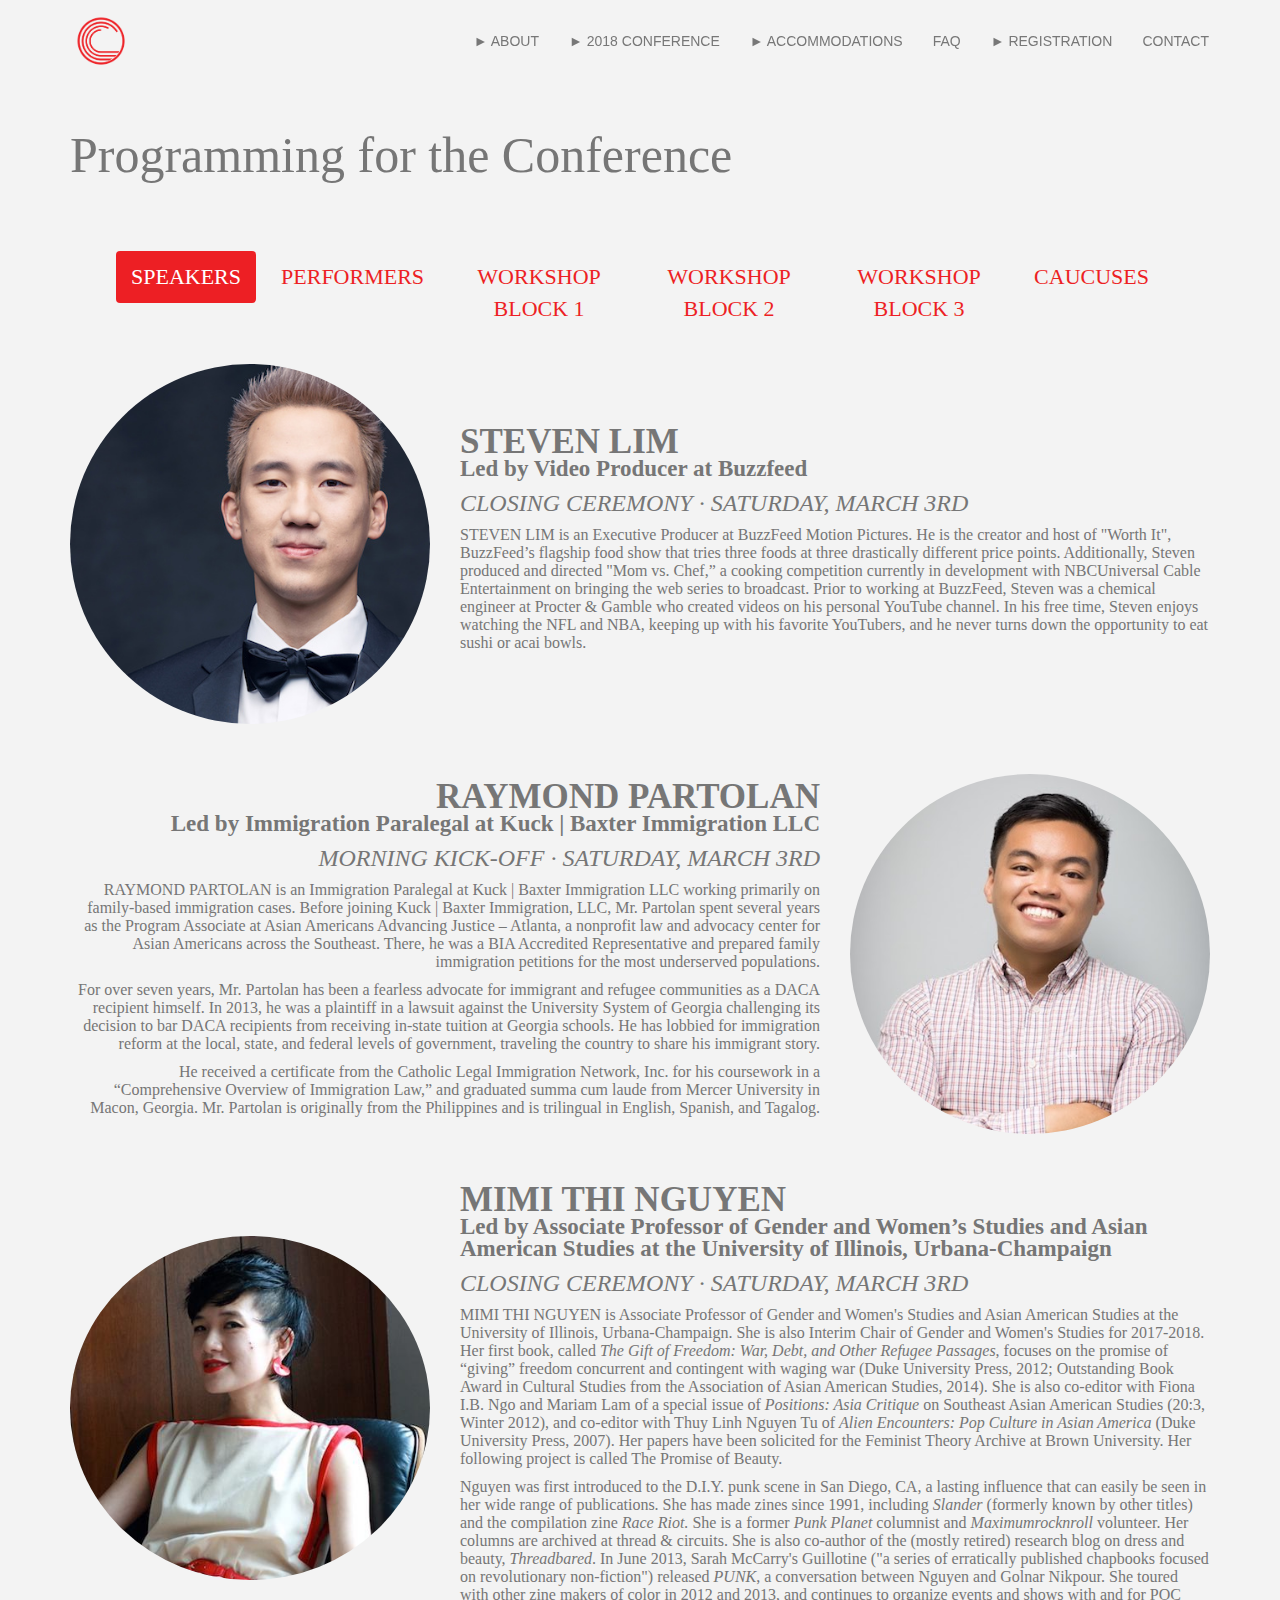
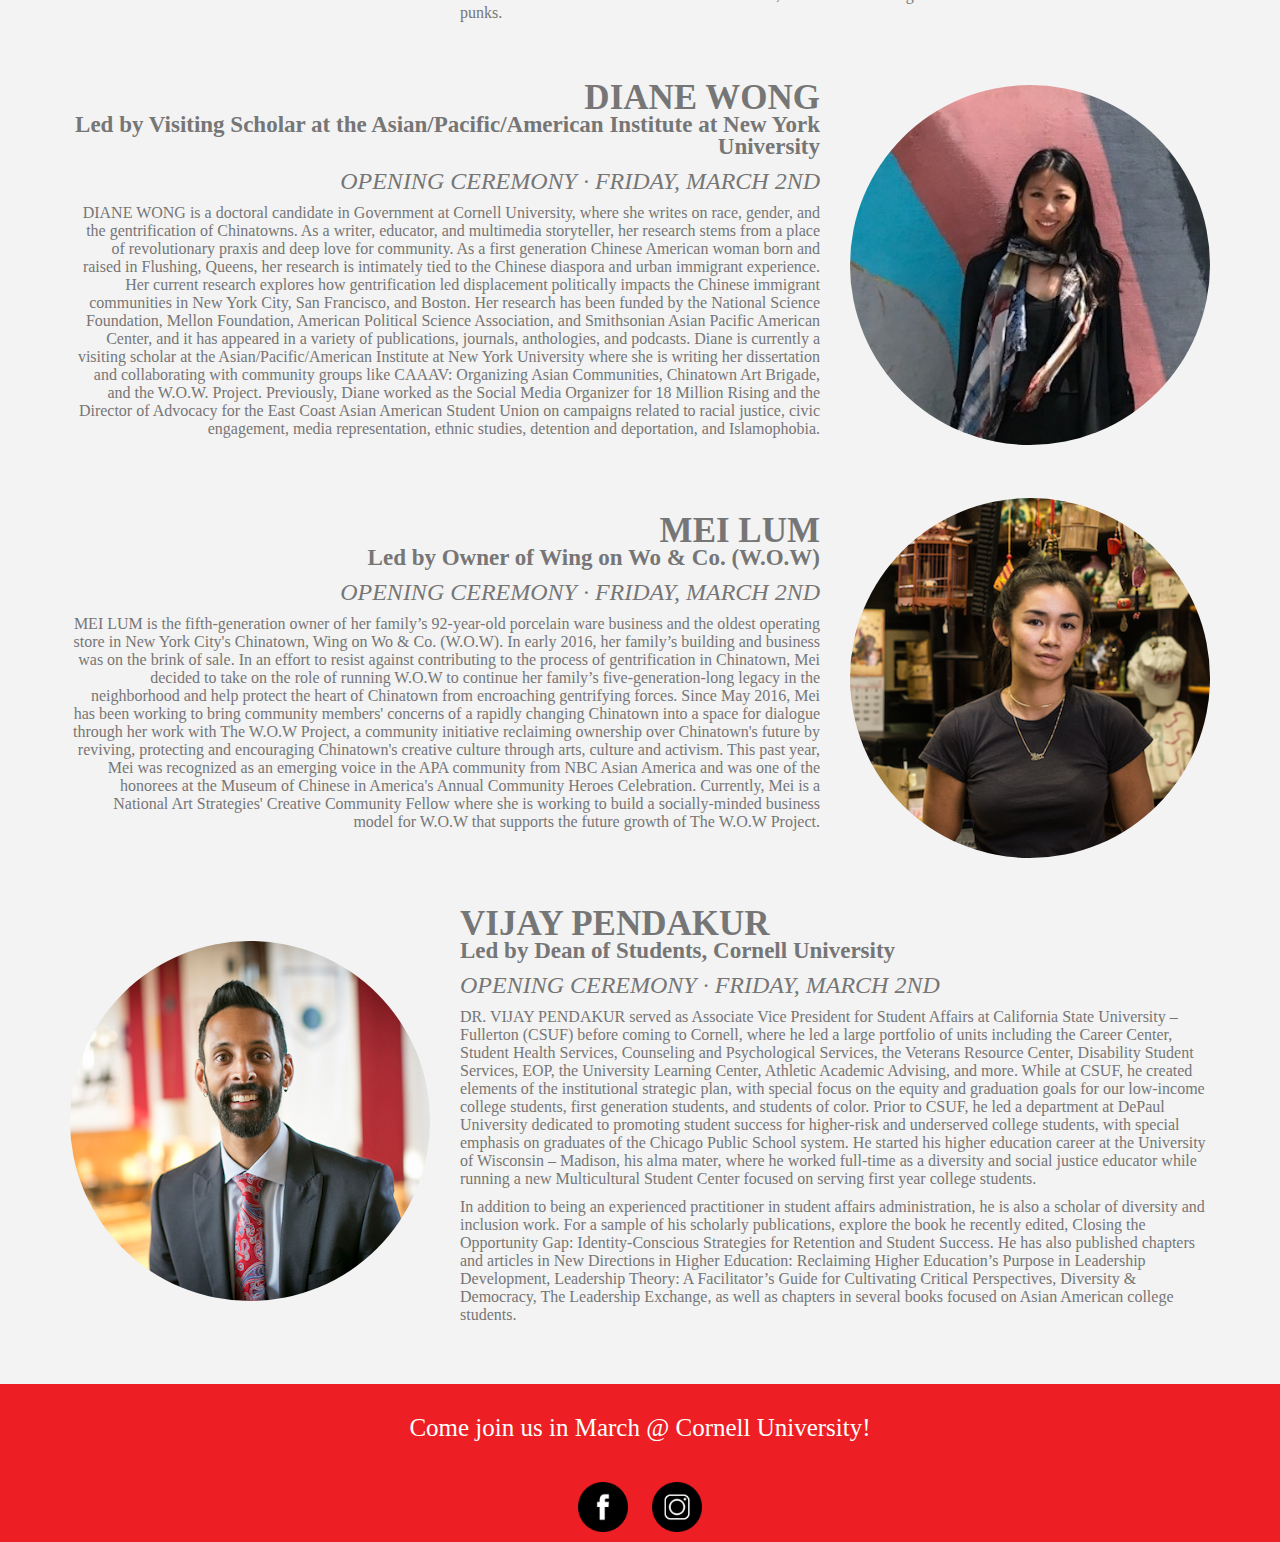
==== programming.html @ 526ec36a "fixing workshops" ====
<!DOCTYPE HTML>
<html lang="en-US">
<head>
  <meta charset="UTF-8">
  <title>ECAASU 2018 - Page</title>
  <script async src="https://www.googletagmanager.com/gtag/js?id=UA-107904799-1"></script>

  <link rel="stylesheet" href="css/font-awesome/css/font-awesome.min.css" />

  <link rel="stylesheet" href="css/fonts/stylesheet.css" />
  <link rel="stylesheet" href="css/fonts/fonts.css" />
  <link rel="stylesheet" href="css/bootstrap/bootstrap.min.css" />
  <link rel="stylesheet" href="css/animat/animate.min.css" />
  <link rel="stylesheet" href="css/fancybox/jquery.fancybox.css" />
  <link rel="stylesheet" href="css/nivo-lightbox/nivo-lightbox.css" />
  <link rel="stylesheet" href="css/themes/default/default.css" />
  <link rel="stylesheet" href="css/owl-carousel/owl.carousel.css" />
  <link rel="stylesheet" href="css/owl-carousel/owl.theme.css" />
  <link rel="stylesheet" href="css/owl-carousel/owl.transitions.css">
<!--  <link rel="stylesheet" href="css/team.js"> -->

  <link rel="stylesheet" href="css/style.css" />
  <link rel="stylesheet" href="css/responsive.css" />


</head>
<body>
  <!-- <div class='preloader'><div class='loaded'>&nbsp;</div></div> -->

  <header id="home" class="header">
    <div class="main_menu_bg navbar-fixed-top">
      <div class="container">
        <div class="row">
          <div class="nave_menu">
          <nav class="navbar navbar-default">
           <div class="container-fluid">
            <!-- Brand and toggle get grouped for better mobile display -->
            <div class="navbar-header">
             <button type="button" class="navbar-toggle collapsed" data-toggle="collapse" data-target="#bs-example-navbar-collapse-1" aria-expanded="false">
              <span class="sr-only">Toggle navigation</span>
              <span class="icon-bar"></span>
              <span class="icon-bar"></span>
              <span class="icon-bar"></span>
             </button>
             <a class="navbar-brand" href="index.html">
              <div class="logo">
                <img src="imgs/logo.png" href="index.html"/>
              </div>
             </a>
            </div>

            <!-- Collect the nav links, forms, and other content for toggling -->
            <div class="collapse navbar-collapse" id="bs-example-navbar-collapse-1">

             <ul class="nav navbar-nav navbar-right">
              <!-- <li class="active"><a href="#home">Home</a></li> -->
              <!-- <li><a href="#abouts">ABOUT</a></li> -->
              <li class="dropdown" style="content: '+';">
                <a href="index.html#abouts">ABOUT</a>
                <div class="dropdown-content">
                    <a href="team.html">The Team</a>
                  </div>
              </li>
              <li class="dropdown">
                <a href="index.html#conference">2018 Conference</a>
                <div class="dropdown-content">
                  <a href="schedule.html">Schedule</a>
                  <a href="programming.html">Programming</a>
                </div>

              </li>
              <li class="dropdown">
                <a href="index.html#accommodations">Accommodations</a>
                <div class="dropdown-content">
                  <a href="transportation.html">Getting to Cornell</a>
                </div>
              </li>
              <li><a href="index.html#faq">FAQ</a></li>
              <li class="dropdown">
                <!-- <a href='#registration'>Register Now</a> -->
                <a href="index.html#registration" class="dropbtn">Registration</a>
                  <div class="dropdown-content">
                    <a href="https://ecaasuinc.wufoo.com/forms/2018-ecaasu-conference-individual-registration/" target="_blank">Individual</a>
                    <a href="https://ecaasuinc.wufoo.com/forms/2018-ecaasu-conference-group-sign-up/" target="_blank">Group Sign Up</a>
                    <a href="https://ecaasuinc.wufoo.com/forms/2018-ecaasu-conference-group-registration/" target="_blank">Group Registration</a>
                  </div>
              </li>
              <!-- <li><a href="index.html#sponsors">Sponsors</a></li> -->
              <li><a href="index.html#contact">Contact</a></li>

             </ul>
            </div><!-- /.navbar-collapse -->
           </div><!-- /.container-fluid -->
          </nav>
          </div>
        </div><!--End of row -->

      </div><!--End of container -->

    </div>
  </header> <!--End of header -->



  <div class="container" style="margin-top: 120px;">
    <div id="team-header">Programming for the Conference</div>

      <!-- Centered Pills -->
    <ul class="nav nav-pills center-pills">
      <li class="active" id="one-pill"><a data-toggle="pill" href="#speakers">Speakers</a></li>
      <li id="one-pill"><a data-toggle="pill" href="#performers">Performers</a></li>
      <li id="one-pill"><a data-toggle="pill" href="#workshops-1">Workshop Block 1</a></li>
      <li id="one-pill"><a data-toggle="pill" href="#workshops-2">Workshop Block 2</a></li>
      <li id="one-pill"><a data-toggle="pill" href="#workshops-3">Workshop Block 3</a></li>
      <li id="one-pill"><a data-toggle="pill" href="#caucus">Caucuses</a></li>
    </ul>
    <div class="tab-content img-circle">
      <div id="speakers" class="tab-pane fade in active">
        <!-- <h3>Speakers</h3> -->
        <!--Steven-->
        <div class="row parent-p">
          <div class="col-lg-4 col-md-4 col-sm-6 xs-6">
            <img src="img/speakers/steven-lim.jpg" class="img-responsive img-circle" alt="" >
          </div>
          <div class="col-lg-8 col-md-8 col-sm-6 col-xs-12">
            <h3> Steven Lim </h3>
            <h5>Led by  Video Producer at Buzzfeed </h5>
            <h4> Closing Ceremony &middot; Saturday, March 3rd </h4>
            <p>STEVEN LIM is an Executive Producer at BuzzFeed Motion Pictures. He is the creator and host of "Worth It", BuzzFeed’s flagship food show that tries three foods at three drastically different price points. Additionally, Steven produced and directed "Mom vs. Chef,” a cooking competition currently in development with NBCUniversal Cable Entertainment on bringing the web series to broadcast. Prior to working at BuzzFeed, Steven was a chemical engineer at Procter & Gamble who created videos on his personal YouTube channel. In his free time, Steven enjoys watching the NFL and NBA, keeping up with his favorite YouTubers, and he never turns down the opportunity to eat sushi or acai bowls. </p>


          </div>
        </div>
        <!--Raymond-->
        <div class="row top-buffer parent-p">
          <div class="col-lg-8 col-md-6 col-sm-6 col-xs-12 speak-left">
            <h3> Raymond Partolan </h3>
            <h5>Led by  Immigration Paralegal at Kuck | Baxter Immigration LLC </h5>
            <h4> Morning Kick-Off &middot; Saturday, March 3rd </h4>

            <p> RAYMOND PARTOLAN is an Immigration Paralegal at Kuck | Baxter Immigration LLC working primarily on family-based immigration cases. Before joining Kuck | Baxter Immigration, LLC, Mr. Partolan spent several years as the Program Associate at Asian Americans Advancing Justice – Atlanta, a nonprofit law and advocacy center for Asian Americans across the Southeast. There, he was a BIA Accredited Representative and prepared family immigration petitions for the most underserved populations. </p>
            <p>For over seven years, Mr. Partolan has been a fearless advocate for immigrant and refugee communities as a DACA recipient himself. In 2013, he was a plaintiff in a lawsuit against the University System of Georgia challenging its decision to bar DACA recipients from receiving in-state tuition at Georgia schools. He has lobbied for immigration reform at the local, state, and federal levels of government, traveling the country to share his immigrant story. </p>
            <p> He received a certificate from the Catholic Legal Immigration Network, Inc. for his coursework in a “Comprehensive Overview of Immigration Law,” and graduated summa cum laude from Mercer University in Macon, Georgia. Mr. Partolan is originally from the Philippines and is trilingual in English, Spanish, and Tagalog.</p>
          </div>
          <div class="col-lg-4 col-md-6 col-sm-6 col-xs-12">
            <img src="img/speakers/raymond.jpg" class="img-responsive img-circle" alt="" >
          </div>
        </div>
        <!--Mimi-->
        <div class="row top-buffer parent-p">
          <div class="col-lg-4 col-md-6 col-sm-6 col-xs-12">
            <img src="img/speakers/mimi.jpg" class="img-responsive img-circle" alt="" >
          </div>
          <div class="col-lg-8 col-md-6 col-sm-6 col-xs-12">
            <h3> Mimi Thi Nguyen </h3>
            <h5>Led by Associate Professor of Gender and Women’s Studies and Asian American Studies at the University of Illinois, Urbana-Champaign</h5>
            <h4> Closing Ceremony &middot; Saturday, March 3rd </h4>
            <p>MIMI THI NGUYEN is Associate Professor of Gender and Women's Studies and Asian American Studies at the University of Illinois, Urbana-Champaign. She is also Interim Chair of Gender and Women's Studies for 2017-2018. Her first book, called <i>The Gift of Freedom: War, Debt, and Other Refugee Passages</i>, focuses on the promise of “giving” freedom concurrent and contingent with waging war (Duke University Press, 2012; Outstanding Book Award in Cultural Studies from the Association of Asian American Studies, 2014). She is also co-editor with Fiona I.B. Ngo and Mariam Lam of a special issue of <i>Positions: Asia Critique</i> on Southeast Asian American Studies (20:3, Winter 2012), and co-editor with Thuy Linh Nguyen Tu of <i>Alien Encounters: Pop Culture in Asian America</i> (Duke University Press, 2007). Her papers have been solicited for the Feminist Theory Archive at Brown University. Her following project is called The Promise of Beauty.</p>

            <p>Nguyen was first introduced to the D.I.Y. punk scene in San Diego, CA, a lasting influence that can easily be seen in her wide range of publications. She has made zines since 1991, including <i>Slander</i> (formerly known by other titles) and the compilation zine <i>Race Riot.</i> She is a former <i>Punk Planet</i> columnist and <i>Maximumrocknroll</i> volunteer. Her columns are archived at thread &amp; circuits. She is also co-author of the (mostly retired) research blog on dress and beauty, <i>Threadbared</i>. In June 2013, Sarah McCarry's Guillotine ("a series of erratically published chapbooks focused on revolutionary non-fiction") released <i>PUNK</i>, a conversation between Nguyen and Golnar Nikpour. She toured with other zine makers of color in 2012 and 2013, and continues to organize events and shows with and for POC punks.</p>
          </div>
        </div>

        <!--Diane Wong / Mei Lum-->
        <div class="row top-buffer parent-p speak-left">
          <div class="col-lg-8 col-md-6 col-sm-6 col-xs-12">
            <h3> Diane Wong </h3>
            <h5>Led by Visiting Scholar at the Asian/Pacific/American Institute at New York University</h5>
            <h4> Opening Ceremony &middot; Friday, March 2nd </h4>
            <p>DIANE WONG is a doctoral candidate in Government at Cornell University, where she writes on race, gender, and the gentrification of Chinatowns. As a writer, educator, and multimedia storyteller, her research stems from a place of revolutionary praxis and deep love for community. As a first generation Chinese American woman born and raised in Flushing, Queens, her research is intimately tied to the Chinese diaspora and urban immigrant experience. Her current research explores how gentrification led displacement politically impacts the Chinese immigrant communities in New York City, San Francisco, and Boston. Her research has been funded by the National Science Foundation, Mellon Foundation, American Political Science Association, and Smithsonian Asian Pacific American Center, and it has appeared in a variety of publications, journals, anthologies, and podcasts. Diane is currently a visiting scholar at the Asian/Pacific/American Institute at New York University where she is writing her dissertation and collaborating with community groups like CAAAV: Organizing Asian Communities, Chinatown Art Brigade, and the W.O.W. Project. Previously, Diane worked as the Social Media Organizer for 18 Million Rising and the Director of Advocacy for the East Coast Asian American Student Union on campaigns related to racial justice, civic engagement, media representation, ethnic studies, detention and deportation, and Islamophobia.</p>
          </div>
          <div class="col-lg-4 col-md-6 col-sm-6 col-xs-12">
            <img src="img/speakers/diane-wong.jpg" class="img-responsive img-circle" alt="" >
          </div>
        </div>

        <div class="row top-buffer parent-p speak-left">
          <div class="col-lg-8 col-md-6 col-sm-6 col-xs-12">
            <h3> Mei Lum </h3>
            <h5>Led by Owner of Wing on Wo &amp; Co. (W.O.W) </h5>
            <h4> Opening Ceremony &middot; Friday, March 2nd </h4>
            <p> MEI LUM is the fifth-generation owner of her family’s 92-year-old porcelain ware business and the oldest operating store in New York City's Chinatown, Wing on Wo &amp; Co. (W.O.W). In early 2016, her family’s building and business was on the brink of sale. In an effort to resist against contributing to the process of gentrification in Chinatown, Mei decided to take on the role of running W.O.W to continue her family’s five-generation-long legacy in the neighborhood and help protect the heart of Chinatown from encroaching gentrifying forces. Since May 2016, Mei has been working to bring community members' concerns of a rapidly changing Chinatown into a space for dialogue through her work with The W.O.W Project, a community initiative reclaiming ownership over Chinatown's future by reviving, protecting and encouraging Chinatown's creative culture through arts, culture and activism. This past year, Mei was recognized as an emerging voice in the APA community from NBC Asian America and was one of the honorees at the Museum of Chinese in America's Annual Community Heroes Celebration. Currently, Mei is a National Art Strategies' Creative Community Fellow where she is working to build a socially-minded business model for W.O.W that supports the future growth of The W.O.W Project.</p>
          </div>
          <div class="col-lg-4 col-md-6 col-sm-6 col-xs-12">
            <img src="img/speakers/mei-lum.jpg" class="img-responsive img-circle" alt="" >
          </div>
        </div>




        <!-- Dr. Vijay Pendakur-->
        <div class="row top-buffer bottom-buffer parent-p">
          <div class="col-lg-4 col-md-6 col-sm-6 col-xs-12">
            <img src="img/speakers/pendakur.jpg" class="img-responsive img-circle" alt="" >
          </div>
          <div class="col-lg-8 col-md-6 col-sm-6 col-xs-12">
            <h3>Vijay Pendakur </h3>
            <h5>Led by Dean of Students, Cornell University</h5>
            <h4> Opening Ceremony &middot; Friday, March 2nd </h4>
            <p>DR. VIJAY PENDAKUR served as Associate Vice President for Student Affairs at California State University – Fullerton (CSUF) before coming to Cornell, where he led a large portfolio of units including the Career Center, Student Health Services, Counseling and Psychological Services, the Veterans Resource Center, Disability Student Services, EOP, the University Learning Center, Athletic Academic Advising, and more.  While at CSUF, he created elements of the institutional strategic plan, with special focus on the equity and graduation goals for our low-income college students, first generation students, and students of color.  Prior to CSUF, he led a department at DePaul University dedicated to promoting student success for higher-risk and underserved college students, with special emphasis on graduates of the Chicago Public School system.  He started his higher education career at the University of Wisconsin – Madison, his alma mater, where he worked full-time as a diversity and social justice educator while running a new Multicultural Student Center focused on serving first year college students.</p>

            <p>In addition to being an experienced practitioner in student affairs administration, he is also a scholar of diversity and inclusion work.  For a sample of his scholarly publications, explore the book he recently edited, Closing the Opportunity Gap: Identity-Conscious Strategies for Retention and Student Success.  He has also published chapters and articles in New Directions in Higher Education: Reclaiming Higher Education’s Purpose in Leadership Development, Leadership Theory: A Facilitator’s Guide for Cultivating Critical Perspectives, Diversity &amp; Democracy, The Leadership Exchange, as well as chapters in several books focused on Asian American college students.</p>
          </div>
        </div>



      </div><!--end of speakers-->
      <div id="performers" class="tab-pane fade">
        <!--Paul Tran-->
        <div class="row parent-p">
          <div class="col-lg-4 col-md-6 col-sm-6 col-xs-12 child-p">
            <img src="img/speakers/paul-tran.jpg" class="img-responsive img-circle" alt="" >
          </div>
          <div class="col-lg-8 col-md-6 col-sm-6 col-xs-12 child-p">
            <h3> Paul Tran </h3>
            <h5>Led by Poetry Editor at The Offing</h5>
            <h4> Closing Ceremony &middot; Saturday, March 3rd </h4>
            <p> PAUL TRAN is Poetry Editor at The Offing and Chancellor's Graduate Fellow in The Writing Program at Washington University in St. Louis. Their work appears in The New Yorker, POETRY, and elsewhere, including the movie Love Beats Rhymes starring Jill Scott, Common, and Azealia Banks. Paul is the first Asian American since 1993 to win the Nuyorican Poets Cafe Grand Slam, placing Top 10 at the Individual World Poetry Slam and Top 2 at the National Poetry Slam.</p>
          </div>
        </div>

        <!-- bambu / DJ Phatrick-->
        <div class="row top-buffer parent-p speak-left">
          <div class="col-lg-8 col-md-6 col-sm-6 col-xs-12">
            <h3> DJ Phatrick </h3>
            <h5>Led by DJ, Producer</h5>
            <h4> Closing Ceremony &middot; Saturday, March 3rd </h4>
            <p>DJ PHATRICK is a father, teacher, DJ, producer, and audio engineer. He is DJ and producer for Bambu Depistola and the host of multiple Los Angeles-based radio programs/projects including: Motown on Mondays LA, Libre LA, Radio Sombra, and Devil’s Pie. Whether in the classroom or club, studio or streets, he operates under the firm conviction of using music as a tool for community building and social change.</p>
          </div>
          <div class="col-lg-4 col-md-6 col-sm-6 col-xs-3">
            <img src="img/speakers/dj-phatrick.jpg" class="img-responsive img-circle" alt="" >
          </div>
        </div>
        <div class="row top-buffer speak-left parent-p">
          <div class="col-lg-8 col-md-6 col-sm-6 col-xs-12">
            <h3> Bambu </h3>
            <h5>Led by Father, Rapper, MC, and Community Organizer</h5>
            <h4> Closing Ceremony &middot; Saturday, March 3rd </h4>
            <p>BAMBU is a father, MC, and community organizer. Raised in the Watts district of Los Angeles, as a young boy he experienced a life that other rappers have glorified, but rarely experienced. As he navigated through a turbulent youth, Bambu turned around the destructive energy that surrounded him and poured it into making music. <p>
            <p>Bambu has been lauded by his fans and contemporaries for his lyrical storytelling abilities. Whether fictional or autobiographical, his vividly-detailed narratives are characterized by an honesty that is equal parts brutal, thought-provoking and liberating. Bambu’s music is not for mere performance – he utilizes his music as a tool for a larger goal – to reach and support youth who face similar issues that he did, and move them to question what goes on in the world around them. Bambu has reached audiences across the country and internationally with his explosive and engaging live performances. Being paired on concert billings with such acts as Immortal Technique, Blue Scholars, Zion I, Psycho Realm, dead prez, Evidence, Atmosphere and Brother Ali, to name a few, has afforded Bambu the opportunity to garner fans from varying demographics. With a catalog of music stretching the span of ten-years, the Los Angeles emcee has allowed his fans to witness the growth of a gracefully honest artist, who truly embodies the sentiment of the people.</p>
          </div>
          <div class="col-lg-4 col-md-6 col-sm-6 col-xs-3">
            <img src="img/speakers/bambu.jpg" class="img-responsive img-circle" alt="" >
          </div>
        </div>

        <div class="row top-buffer parent-p">
          <div class="col-lg-4 col-md-6 col-sm-6 col-xs-3">
            <img src="img/speakers/Yamatai.jpg" class="img-responsive img-circle" alt="" >
          </div>
          <div class="col-lg-8 col-md-6 col-sm-6 col-xs-12">
            <h3>Cornell Yamatai</h3>
            <h4> Opening Ceremony&middot; Friday, March 2nd</h4>
            <p>The first and only group at Cornell that is devoted to playing and spreading the art of taiko, a form of traditional Japanese drumming.</p>
          </div>
        </div>

        <div class="row top-buffer parent-p speak-left bottom-buffer">
          <div class="col-lg-8 col-md-6 col-sm-6 col-xs-12">
            <h3>Cornell Bhangra</h3>

            <h4> Opening Ceremony&middot; Friday, March 2nd</h4>
          </div>
          <div class="col-lg-4 col-md-6 col-sm-6 col-xs-3">
            <img src="img/speakers/Cornell Bhangra.jpg" class="img-responsive img-circle" alt="" >
          </div>
        </div>

      </div> <!-- end of performers -->


      <div id="workshops-1" class="tab-pane fade">
      </div>



      <div id="workshops-2" class="tab-pane fade">
      </div>

      <div id="workshops-3" class="tab-pane fade">
      </div>

      <div id="caucus" class="tab-pane fade">
          <div class="row">
              <div class="col-lg-8 col-md-8 col-sm-6 col-xs-12">
                  <h3>First-Generation, Low-Income</h3>
                  <h4>For those who are the first in their families to attend college/university, and for those who are low-income. (Please do not attend if you are an ally/advocate.)<h4>
              </div>
              <div class="col-lg-4 col-md-4 col-sm-6 col-xs-12">
                  <h5>Led by Shelley Shin, Ada Zhang</h5>
              </div>

          </div>
          <div class="separator"></div>

          <div class="row">
              <div class="col-lg-8 col-md-8 col-sm-6 col-xs-12">
                  <h3>Asian American Studies</h3>
                  <h4>For those who are interested in, studying, or are advocating for Asian American Studies at their home institutions.<h4>
              </div>
              <div class="col-lg-4 col-md-4 col-sm-6 col-xs-12">
                  <h5>Led by Sabrina Cheung, Olivia Zheng</h5>
              </div>

          </div>
           <div class="separator"></div>

          <div class="row">
              <div class="col-lg-8 col-md-8 col-sm-6 col-xs-12">
                  <h3>LGBTQIA+ </h3>
                  <h4>For those who identify as LGBTQIA+, queer, genderqueer/gender nonconforming, or trans. (Please do not attend if you are an ally/advocate.)<h4>
              </div>
              <div class="col-lg-4 col-md-4 col-sm-6 col-xs-12">
                  <h5>Led by Chelsey Gao, David Choi</h5>
              </div>

          </div>
          <div class="separator"></div>

          <div class="row">
              <div class="col-lg-8 col-md-8 col-sm-6 col-xs-12">
                  <h3>Adoptee</h3>
                  <h4>For those who identify as an adoptee. (Please do not attend if you are an ally/advocate)<h4>
              </div>
              <div class="col-lg-4 col-md-4 col-sm-6 col-xs-12">
                  <h5>Led by Lindsay Slater, Katie Nolan</h5>
              </div>

          </div>
          <div class="separator"></div>

          <div class="row">
              <div class="col-lg-8 col-md-8 col-sm-6 col-xs-12">
                  <h3>Journalism, Media, Arts, Humanities</h3>
                  <h4>For those who are interested in these topics, and for those who are involved in campus endeavors that provide social commentary. <h4>
              </div>
              <div class="col-lg-4 col-md-4 col-sm-6 col-xs-12">
                  <h5>Led by Kate Pangilinan, Hannah Song</h5>
              </div>

          </div>
          <div class="separator"></div>
          <div class="row">
              <div class="col-lg-8 col-md-8 col-sm-6 col-xs-12">
                  <h3>South Asian, Desi</h3>
                  <h4>For those who identify as South Asian, South Asian-American, or Desi. (Please do not attend if you are an ally/advocate.)<h4>
              </div>
              <div class="col-lg-4 col-md-4 col-sm-6 col-xs-12">
                  <h5>Led by Shivani Parikh, Aishika Jennela </h5>
              </div>

          </div>
          <div class="separator"></div>
          <div class="row">
              <div class="col-lg-8 col-md-8 col-sm-6 col-xs-12">
                  <h3>Southeast Asian</h3>
                  <h4>For those who identify as Southeast Asian.<h4>
              </div>
              <div class="col-lg-4 col-md-4 col-sm-6 col-xs-12">
                  <h5>Led by Tony Tran, Huy Tu</h5>
              </div>

          </div>
          <div class="separator"></div>
          <div class="row">
              <div class="col-lg-8 col-md-8 col-sm-6 col-xs-12">
                  <h3>Native Hawaiian, Pacific Islander </h3>
                  <h4>For those who identify as Native Hawaiian or Pacific Islander. (Please do not attend if you are an ally/advocate.)<h4>
              </div>
              <div class="col-lg-4 col-md-4 col-sm-6 col-xs-12">
                  <h5>Led by Ana Bordallo</h5>
              </div>

          </div>
          <div class="separator"></div>
          <div class="row">
              <div class="col-lg-8 col-md-8 col-sm-6 col-xs-12">
                  <h3>Coalition Building </h3>
                  <h4>For those who are interested in or are currently building multi-racial, multi-ethnic, and/or intersectional movements on their campuses.<h4>
              </div>
              <div class="col-lg-4 col-md-4 col-sm-6 col-xs-12">
                  <h5>Led by Leangelo Acuna, Andrea Namkung </h5>
              </div>

          </div>
          <div class="separator"></div>
          <div class="row">
              <div class="col-lg-8 col-md-8 col-sm-6 col-xs-12">
                  <h3>Mixed Race</h3>
                  <h4>For those who identify as mixed or mixed race.<h4>
              </div>
              <div class="col-lg-4 col-md-4 col-sm-6 col-xs-12">
                  <h5>Led by Nicholas Hatcher, Maria Pitt</h5>
              </div>

          </div>
          <div class="separator"></div>
          <div class="row">
              <div class="col-lg-8 col-md-8 col-sm-6 col-xs-12">
                  <h3>Mental Health </h3>
                  <h4>For those who are hurting, healing, or want to support those who are hurting and healing. (Allies and advocates are welcome. You will not be asked to disclose any information about your mental health.)<h4>
              </div>
              <div class="col-lg-4 col-md-4 col-sm-6 col-xs-12">
                  <h5>Led by NAAPIMHA, Helen Yang</h5>
              </div>

          </div>
          <div class="separator"></div>
          <div class="row">
              <div class="col-lg-8 col-md-8 col-sm-6 col-xs-12">
                  <h3>AAPI Student Organization Caucus </h3>
                  <h4>For those who are the presidents or serve on leadership of Asian American/AAPI/Umbrella student organizations at their home institutions. <h4>
              </div>
              <div class="col-lg-4 col-md-4 col-sm-6 col-xs-12">
                  <h5>Led by Christine Lee, Kevin Koo</h5>
              </div>

          </div>
          <div class="separator"></div>
          <div class="row">
              <div class="col-lg-8 col-md-8 col-sm-6 col-xs-12">
                  <h3>Immigrants</h3>
                  <h4>For those who identify as immigrants. (Please do not attend if you are an ally/advocate. You will not be asked to disclose any information about your immigration status.)<h4>
              </div>
              <div class="col-lg-4 col-md-4 col-sm-6 col-xs-12">
                  <h5>Led by Raymond Partolan </h5>
              </div>

          </div>
          <div class="separator"></div>
          <div class="row">
              <div class="col-lg-8 col-md-8 col-sm-6 col-xs-12">
                  <h3>Health Care Caucus </h3>
                  <h4>For those who are affected by or interested in reproductive health and women’s rights.<h4>
              </div>
              <div class="col-lg-4 col-md-4 col-sm-6 col-xs-12">
                  <h5>Led by Planned Parenthood Generation Action</h5>
              </div>

          </div>
          <div class="separator"></div>
          <div class="row">
              <div class="col-lg-8 col-md-8 col-sm-6 col-xs-12">
                  <h3>Open Spaces </h3>
                  <h4>Open rooms for folks to create their own spaces as desired.<h4>
              </div>
              <div class="col-lg-4 col-md-4 col-sm-6 col-xs-12">
                  <h5>Goldwin Smith Hall 156, Rockefeller Hall 103, 110, 112</h5>
              </div>

          </div>


          <h2> Alternatives to Caucus </h2>
          <div class="row">
              <div class="col-lg-8 col-md-8 col-sm-6 col-xs-12">
                  <h3>Breakfree Workshop</h3>
                  <h4>Dance workshop hosted by Cornell’s Breakfree hip-hop crew.<h4>
              </div>
              <div class="col-lg-4 col-md-4 col-sm-6 col-xs-12">
                  <h5>Led by Alina Kim</h5>
                  <h5>Physical Sciences Building Atrium</h5>
              </div>

          </div>

          <div class="separator"></div>
          <div class="row">
              <div class="col-lg-8 col-md-8 col-sm-6 col-xs-12">
                  <h3>Games Room</h3>
              </div>
              <div class="col-lg-4 col-md-4 col-sm-6 col-xs-12">
                  <h5>Goldwin Smith Hall 144</h5>
              </div>

          </div>
           <div class="separator"></div>
          <div class="row">
              <div class="col-lg-8 col-md-8 col-sm-6 col-xs-12 bottom-buffer">
                  <h3>Coloring Room</h3>

              </div>
              <div class="col-lg-4 col-md-4 col-sm-6 col-xs-12">
                  <h5>Goldwin Smith Hall 164</h5>
              </div>

          </div>


      </div> <!--end of caucus -->

    </div>
  </div>

    <footer id="footer" class="footer">
      <div class="container">
        <div class="row">
          <div class="main_footer text-center wow zoomIn" data-wow-duration="1s">
            <p>Come join us in March @ Cornell University!</p>
            <a href="https://www.facebook.com/ECAASUConference/" target="_bank"><img id="sm_icon" src="imgs/fb.png" width="50" height="50">
            <a href="https://www.instagram.com/ecaasu/" target="_bank"><img id="sm_icon" src="imgs/ig.png" width="50" height="50">

          </div>
        </div>
      </div>
    </footer>


  <!-- writing script to insert workshops -->
  <script>

    var wkshps = {
      'be-loud': ['Be Loud! Be Proud! Be Genki!', 'The Genki Spark', 'Loud Sound', 'Power', 'Based in Boston, The Genki Spark is a pan-Asian women’s arts and advocacy group using personal narratives and Japanese taiko drumming to develop leadership, bash stereotypes, and inspire. Genki is a Japanese word that means “happy, healthy, and full of life.” Explore how personal stories told through the arts can be a powerful vehicle for social change. Be prepared to meet new people and try out taiko drumming for yourself!', 'GenkiSparkGroup.jpg"', ''],
      'someday-ill': ['Someday I’ll Love Me', 'Paul Tran', 'Radical love, Poetry', 'Power', 'Writing radical love poems for queer and trans communities —  “Don’t be afraid,” Ocean Vuong writes in “Someday I’ll Love Ocean Vuong,” after Roger Reeves and Frank O’Hara. And it’s true. In a country where state violence, homelessness, and suicide disproportionately impact communities that are queer, trans, and people of color, fear digs graves for the living and often elude our efforts to triumph, seek happiness, and fulfill our dreams. In this workshop, participants will read Vuong and Reeves. We will talk about what radical love might look like for us and the people we fight for. We will write original work—love poems to us—that confront what we fear most and discuss the role that poetry as self-care plays in every revolution.', 'Paul-Tran.jpg"', ''],
      'cut-and': ['Cut and Paste Revolution: A Zine Workshop', 'Mimi Thi Nguyen', 'Zines, Conversation, Writing', 'Power', 'Zines (pronounced “zeens”) and self-publishing have a long and rich history, from pamphlets during moments of political uprising, to fan fiction, to underground zines documenting the punk scene in the 1970s and 1980s. The 1990s saw an explosion of zine publishing, with everything from poetry and personal writing, to food and record reviews, to zines about work, cats, health, feminism, race and racism, and everything in between. What all zines have in common is that their writers and editors (often the same people/person) feel like they have something important to say that they would like to share with others. In this workshop, we will discuss how zines can create a collective conversation, and collaborate on making a conference zine and/or individual one-page zines.', 'Mimi-Nguyen.jpg"', ''],
      'Asian American-activism': ['Asian American Activism: Then and Now', 'Raymond Partolan', 'Activism, History', 'Continuum', 'This workshop will explore the ways in which Asian Americans have historically engaged in advocacy and activism, including their role in the Civil Rights Movement, and flashpoint moments like the Vincent Chin murder. It will also explore the ways advocacy and activism have evolved from then to now, concluding in a discussion about concrete ways to get involved in data-driven strategies to create lasting social change.', 'Raymond-Partolan.jpg"', ''],
      'beyond-the': ['Beyond the Model Minority', 'Grace Vu', 'Model Minority, Race, Power', 'Continuum', '“The Model Minority” It’s a term that’s haphazardly tossed around; but, what are the implications of this term used to describe the Asian American population? And how do these implications affect other minorities? Together, we’ll take a look at the relationship between Asian Americans, Black Americans, and White Americans and explore the concepts of racial hierarchy and power dynamics between racial groups. This workshop will revolve around understanding the institution of racism in American society and how it relates to the theories on Racial Triangulation (C. Jean Kim). Identify the stratification of privilege amongst racial groups and engage in rich discussion that digs deeper into what it really means to be an Asian American in today’s society.', 'Grace-Vu.jpg"',
      'Grace Vu is a sophomore at North Carolina State University. Grace spent the first year of university studying Computer Science, but later decided to pursue her true interest and is now majoring in Art + Design with an intended concentration in Animation. Besides her passion for animation, she enjoys illustration, oil painting, and watercolor painting with mixed media. You can always find her at a local coffee shop in downtown Raleigh drawing and doing work in the lively environment. Grace also loves to cook Vietnamese food for her friends and roommates and just enjoys feeding people in general (and usually ends up cooking like it’s for an army). Her beliefs in education of social issues and a sense of duty as an Asian American, as well as her experience at ECAASU last year, drove her into facilitating a workshop at the conference this year.'],
      'grace-lee': ['Grace Lee Boggs and the Black Radical Tradition', 'Emily Dong & Archishman Raju', 'Black Power, Campus Social Justice', 'Power', 'Grace Lee Boggs was a long-time activist, thinker, and revolutionary. She made an essential contribution to a history that defines our time today: from the first March on Washington to the Black Power and revolutionary union movements. With her husband and comrade Jimmy Boggs, she would spend most of her life in Detroit, supporting and leading the struggles throughout the city’s industrial boom and post-industrial devastation. We&#39;ll talk about Grace&#39;s roots in the Black Radical Tradition, challenge the way current Asian American activist communities frame her, and draw lessons from her ideas and life to inform our own pursuit for transformative justice.', 'Archishman Raju.jpg"><br /><img src="img/workshops/Emily Dong.jpg" class="top-buffer"',
      'Archishman Raju was born in India and then came to the U.S. for a PhD in theoretical physics. He is involved in community-centered political education: Desis United for Humanity, the Saturday Free School in Philadelphia, the People&#39;s School in Ithaca, and Asian Pacific Americans for Action. Emily Dong was born in Massachusetts and then came to Ithaca for a degree and a bunch of loans. She is the facilitator of the Cornell Asian Pacific Islander Student Union and is involved in community-centered political education: the People&#39;s School in Ithaca and Asian Pacific Americans for Action. They both are part-time children&#39;s books authors and enjoy lentils.'],
      'establishing-the': ['Establishing the Double Conditional Visibility of Transracially Asian Adoptees in Adoption Media', 'Suzi Birnbaum', 'Identity, Adoption', 'Perspective', 'This presentation will investigate the excluding nature of the term “Asian American” in the context of Asian-to-American adoption. Transracial adoption films will be used as examples to show how general definitions of Asian American identity are centered around the “Asian American experience” of not only having Asian racial heritage, but also being raised in and identifying with the Asian American culture. When looking at films/documentaries relating to transracial Asian adoption, there is a dominating trope - one that I label the “kinship-roots narrative” - that allows adoptee visibility, but only if it obeys the strict portrayal of an adoptee. The goal of this workshop is to be the alternative representation of adoptees that it calls for.', 'Susanna Birnbaum.png"',
      'I am an undergraduate senior at Muhlenberg College graduating with a degree in biochemistry and double minor in German studies and Asian studies. I can talk for hours about representation of transracial adoptees not only from personal experience but also from two years of research. In my non-existent free time I am additionally working on several projects of interdisciplinary conversations surrounding science (specifically genetics/molecular biology), and race - such as the social influences on racial politics in science as well as the \'science\' of race. Other things I love that aren&#39;t as intense are tea, Jane the Virgin, cats, drawing, and the musical artist Dumbfoundead. If you would like to get involved in or just talk more about my work in adoptee representation and the Asian American community, check out my WordPress blog On The Periphery and please reach out.'],
      'between-two': ['Between Two Worlds: Empowering Asian/Asian American Adoptees', 'Phoebe Balascio & Kathryn Holz', 'Identity, Adoption', 'Perspective', 'Attendees will cover four relevant topics impacting Asian/Asian American adoptees today: misperceptions surrounding adoption stories, mental health, birth family searching, and adoption in the media. Group discussions will introduce participants to new attitudes and educate them about ways to voice their own perspectives surrounding their adoption story. This workshop is an opportunity for adoptees to connect with others who have endured similar challenges and experiences. The facilitators will provide resources for those interested in becoming more involved in the Asian/Asian American adoptee community.', 'Phoebe Balascio.jpg"><br /><img src="img/workshops/Kathryn Holz.jpg" class="top-buffer"',
      'Phoebe Balascio is a Chinese adoptee from Huazhou, Guangdong Province who lives in Newark, Delaware. She is a sophomore at the University of Delaware majoring in biomedical engineering and hoping to complete four minors. At UD, she is the current Treasurer of the Asian Student Association and is a student leader in several' +
      ' other campus organizations. Additionally, she participates in undergraduate research, works as a swim instructor, and has been on the Board of China’s Children International - an online organization for Chinese adoptees - for three years. Kathryn Holz was adopted from Guilin, China and now lives in New Jersey. She graduated from Stockton University in Health Science with concentration Communication Disorders and a minor in Childhood Studies. She was an active member of Stockton University’s Asian Student Alliance. For fives years, Kathryn was a Board Member of China’s Children International. During this time, she led many projects to connect and support Chinese adoptees through their journeys.'],
      'resilience-through': ['Resilience Through Art: How SEAs Have Healed, Mobilized, and Resisted Through Creative Modes of Self-Expression', 'Dianne Lê', 'Art, Southeast Asia', 'Power', 'Art is a powerful tool for social change. Join Dianne Lê to learn about art as a form of communication, resilience, and healing. This workshop explores how youth have mobilized and advocated through breakdancing, spoken word, and other forms of artistic expression. Learn how to bridge communicative, generational, and cultural gaps within Southeast Asian communities to cultivate new means of healing, resistance, and advocacy.', 'Dianne Le.jpg"',
      'Born in Los Angeles, Dianne currently pursues a Bachelor of Science in Landscape Architecture with a background in Mechanical Engineering at Rutgers University in New Brunswick, NJ, where she serves as Co-President of the university&#39;s Asian Student Council. During the summer 2017, she worked with VietLead as a Program Assistant and facilitator of the Resilient Roots Summer Internship Program in Camden, NJ and has interned at OCA National during the summer 2016 in Washington, DC. In 2010, she co-founded BCUBED, a breakin&#39; and social justice youth group under the advisory of Nancy Nguyen, the Executive Director of VietLead.'],
      'settler-colonialism': ['Settler Colonialism and BDS', 'Hadiyah Chowdhury', 'History, Activism', 'Power',
      'Because the Asian American movement has its historic roots not only in anti-racism, but also in destabilizing imperialist power structures globally, the events and current status of the Israeli-Palestinian conflict ought to serve as one of the many points of focus for the modern movement for justice against oppression. We will provide a history of the creation of the Israeli state, followed by an understanding of the structures of power that make Palestinian activism so difficult in the context of our contemporary, American university. Grounding our understanding of settler colonialism vis à vis both Palestine and the United States, we will talk about why BDS (Boycott, Divestment, Sanctions) is a strategy Students for Justice in Palestine supports nationally, how we can run campaigns specifically targeted towards the administration and other student groups, and how to locate this among Asian Americans today.', 'Hadiyah Chowdhury.jpg"', ''],
      'LGBTQQIA' : ['LGBTQQIA+ Healing Space', 'Kevin Davis & Scott Ho', 'LGBTQQIA+, Community', 'Perspective', 'The point of the workshop is to share the experiences of Asian American LGBTQQIA+ individuals in a safe space in an attempt to create a sense of community at this conference. This workshop will be held in a roundtable discussion so that everyone can share. There will be no formal hierarchy. Instead the facilitators will act as guides through the discussion.', 'Kevin Davis.jpg"><br /><img src="img/workshops/Scott Ho.jpg" class="top-buffer"',
      'Kevin Davis was born and raised in Trinidad to Indo-Caribbean parents. He moved to the US when he was 11, which forced him to think critically about his identity and what groups he identifies with. In college he became involved in cultural organizations and activism on campus. Scott Ho was born in Brooklyn, New York and identifies as Chinese-American. During his freshman year at Cornell, he joined the LGBT Resource Center and during his junior year, he joined the Asian and Asian American Center. Working in those spaces has helped him learn a lot more about his identities and activism.' ],
      'building-power': ['Building Power to Fight for Positive Change', 'Kathryn Quintin, APIAVote', 'Activism, community building', 'Power', 'Are you frustrated at the policies enacted by the recent executive orders? Are you at a loss about what you can do as one person and also as a community? How can one person or a small group make a difference? Learn how to incite the passion in a community to get onboard, get active and do something. This workshop is designed to teach you to be the spark and the fuel to get your campus and community organized and active toward building your collective power. Whether it’s to host a rally, organize a day of action, or push for change in the community, let’s talk about how we can activate work together to create a better Asian American community. Let&#39;s collectively answer the question of what can we do to create the change we want to see.', '', ''],
       '(we-are)': ['(We Are) New Brown America', 'Shivani Parikh ', 'South Asian Identity', 'Power', 'In Hasan Minhaj&#39;s "Homecoming King" Netflix special, he coined the phrase "New Brown America” to name this American-Born (somewhat Confused) Desi generation. What is the South Asian American identity, where do we fit in the broader term of "Asian," and what does it mean to have the "audacity of equality"? This workshop will open conversation about the post-9/11 criminalization of Desis and explore the movements and coalitions created and fostered by South Asian civil rights organizations, nonprofits, and social justice platforms. We will start and end in a group discussion and identify our hopes and dreams for Desi-Americans&#39; political participation, where the gaps are, and how we as the New Brown America can shape this movement towards collective liberation.', 'shivani-parikh.jpg"',
       'Shivani is a junior at Cornell from Rockland County, NY studying Development Sociology. She’s the President of South Asian Council,' +
       'the umbrella organizationfor Cornell&#39;s 18 South Asian undergraduate and graduate organizations. She has spearheaded the creation of two new spaces for Desis on campus through her role, a political action committee named South Asian Americans for Action and the South Asian Mental Health Peer Support group. She is deeply committed to community organizing around the issues of social and racial inequality, coalition building, and advocacy for diversity initiatives, especially when it concerns Desi visibility and their narratives’ inclusion in those spaces and places. Shivani also serves on the Presidential Task Force on Campus Climate, is the undergraduate representative on the College of Agriculture and Life Sciences&#39; Faculty Senate&#39;s Committee on Diversity & Inclusion, an undergraduate commissioner on the funding board of Student Development Diversity Initiatives, and an intern at the Asian & Asian American Center.'],
       'if-jeremy': ['If Jeremy Lin and Kenyon Martin fight, who wins? White Supremacy', 'Karen Yiu & Arushi Saini', 'Identity, Allyship', 'Power', 'Horizontal violence occurs when marginalized communities hold each other down, but how do we fix the problem if we do not first recognize our own privilege and bias? Through this workshop, participants will consider the many identities that exist within the Asian American community to better understand how to support the community as a whole. Furthermore, what is the role of Asian American allyship with other marginalized communities and movements such as Black Lives Matter? We will discuss horizontal violence through examples of cultural appropriation and media representation, and discuss how the Asian American community can serve as an agent of change.', 'Karen Yiu.jpg" class="top-buffer"><br /><img src="img/workshops/Arushi Saini.jpg" class="top-buffer"',
       'Karen Yiu (she/her) is the Coordinator for Student Diversity Programs and advises the Asian American Student Association (AASA) at Georgia Tech. She received her B.A. from the University of Michigan, her M.Ed from the University of Georgia, and is currently working on her third degree because she is a glutton for punishment. Karen has worked abroad in Hong Kong which allowed her easy access to travel to many countries in Asia, and spends her free time reading books by authors of color to make up for the unread stories she missed growing up. She also loves Twitter, Moviepass, and Costco, and her proudest life moment is taking her parents to vote for their first time during the 2012' + 'election. My name is Arushi Saini and I am a 3rd year Biochemistry student from Acworth, Georgia, born in Indore, India. Growing up as a Sikh, immigrant woman placed me in a' +
       'unique socio-cultural crossroads. As I attempted navigate the world and learn about myself, I developed a fascination and appreciation for people. Humans are such fascinating creatures with a cacophony of stories to tell. You can discover so much about a person just by listening to them—we can be drastically different yet surprisingly similar. I am currently the president of the Asian American Student Association— a cultural organization working to create an intersectional environment to educate the population and celebrate the many facets of our communities—as well a founding member of Buzz Mobile Health—a student run organization attempting to develop a mobile health clinic to provide greater medical access to underserved populations in the metro Atlanta community. Outside of these endeavors, you can find me working with yeast in a research lab or looking for places with good coffee, a nice view, a spot to pull out a book or going to art museums and such. '],
       'yolk-inside': ['Yolk Inside an Eggshell: Asian Imagery in Western Media', 'Justin Chu, Richard An, & Vinh Dang', 'Media, Representation, Stereotypes', 'Continuum', 'The idea behind "Yolk Inside an Eggshell: Asian Imagery in Western Media" is that Asian actors and actresses are being superseded by Caucasian actors and actresses. This workshop will give attendees a perspective on the great achievements of Asian actors/actresses in media from past to present. We will highlight the major issues of type casting Asian actresses and actors, as well as the representation of Asians in media. Attendees will create their own skits on a moment in their life that they were stereotyped, because it is important that Asian Americans learn and that there are more than just martial arts roles for Asians in media today.', 'Justin Chu.jpg"><br /><img src="img/workshops/Richard An.jpg" class="top-buffer"><img src="img/workshops/Vinh Dang.jpg" class="top-buffer"', ''],
       'tongue-tied': ['Tongue Tied: Interpreting Asian American Emotion', 'Luna Ly & Sean McGovern', 'Emotion, Mental Health', 'Perspective', 'Do we, as Asian Americans, face unique challenges when expressing emotions? Have you ever felt like it’s hard to talk to your family or community about emotionally-charged issues like sexuality or gender identity? We (Luna and Sean) often find ourselves trying to bridge a divide that stems from an intersectional struggle with culture, translation, gender, and immigrant identity. In this workshop, we’ll look at media tropes of Asian American emotion and compare them to our linguistic realities. This session will help you think critically about your own experiences, fit them within a broader context of Asian American emotional expression, and strategize healthy forms of emotional communication.', 'LunaLy.jpg"><br /><img src="img/workshops/Sean McGovern.jpg" class="top-buffer"',
       'Luna (she/ her/ hers) is a graduate from the University of Colorado Boulder. While she does enjoy long moonlit walks on the nonexistent beaches in land-locked Colorado, she loves fighting social inequities, racial injustice, and challenging gender norms for and with marginalized communities. And traveling to places that actually have beaches. Please send me good music to jam out to and unfollow me @l_unacorn. Sean McGovern is a mixed-race, Thai American writer and photographer based in Washington, DC. He&#39;s interested in stories about race, culture, and human rights.  He loves peanut butter and social justice. You can find him on social media @sean.srisitanont.'],
       'pitfalls-of': ['Pitfalls of Positivity: Using Media Literacy to Think Critically', 'Marcus Tran Degnan', 'Media, Social Justice in writing', 'Power', 'This workshop will offer students a space to think more critically about their creative content. It will challenge students by first providing a walkthrough on how to think more in-depth with media analysis of current popular news sources that highlight normative representations of Asian Americans. It will then be followed by a group writing exercise/assignment to emphasize the collaborative nature of the writing process. Students will walk away from this session with an informed discussion on how to develop creativity while being conscious of social justice themes and how they pertain to marginalized people.', '',
       'Marcus Tran Degnan is a recent graduate of the Asian American Studies Department’s Master’s Program at the University of California, Los Angeles. He graduated from the University of Florida in 2015 with a degree in English and minors in both Asian Studies and Asian American Studies. He has had a wide exposure to both National and grassroots organizing, in addition to his academic pursuits. Some of these involvements include work with the Southeast Asia Resource Action Center in D.C. and API Equality-LA, as well as being a participant in the 2016 cohort of Ha Ba Trung, which is a national progressive Vietnamese American collective based in California. Outside of his civic engagement, he has also been a 2016 Lambda Literary Emerging Writing Fellow. Currently, he works at Equality California as a Development Associate.'],
       'storytelling-with': ['Storytelling with a Mission', 'The Genki Spark', 'Personal stories, Social Change', 'Power', 'In this workshop we will explore how personal stories told on and off the stage can be a powerful vehicle for social change. Come learn how the pan-Asian women&#39;s arts group, The Genki Spark uses personal narratives and Japanese taiko drumming to develop leadership, bash stereotypes, and inspire college students nationwide.', 'GenkiSparkGroup.jpg"', ''],
       'we-are': ['We Are the Ones We&#39;ve Been Waiting For', 'Helena Wong, Israt Audry, Van Sam', 'Community', 'Power', 'Asian Americans have always been involved in movements for justice.  In this period of escalated attacks on communities of color, poor communities, LGBTQ people, women&#39;s bodies, the environment, etc., it is important for us to build common language and across identities.  Facilitators will work with participants to understand the current moment, and share the work of organizations from across the country who are working to fight systemic racism and articulating a vision for a world we build together.', 'Helena Wong, Van Sam, Xiao Yin Ma, Israt Audry.jpeg"', ''],
       'breaking-the': ['Breaking the GenerAsianal Boundaries', 'Timothy Chow & Shawn Chen', 'Family, Media', 'Perspective', 'A discussion about the relationship between Asian Americans and their parents; in particular, how the contrasting backgrounds and cultures between generations express emotions and how that has affected Asian Americans growing up, as well as how mainstream media in America has set expectations for family relations. We hope this workshop will encourage Asian Americans to have an open discussion with their parents.', '', ''],
       'my-name': ['My Name Is…', 'Eurie Kim', 'Identity', 'Perspective', 'Personally, growing up as an Asian American without an "Americanized" name, I was subject to jokes about my name. These jokes were not necessarily cruel in nature, but for a good amount of time, I think I resented my own name, although eventually, I grew to appreciate and love my name. Through this workshop, I wish to open a discussion of the power of names; what our names mean to us, especially for those of us with non-Americanized first names; and to expand this to question what names we refer to ourselves but also to others outside our community.', 'Eurie Kim.jpg"',''],
       'api-history': ['API History: Where the Past Meets Your Present', 'Mayta Lor', 'Personal stories, community', 'Continuum', 'How have Asian and Pacific Islanders contributed to the growth and diversity of the U.S? How can individuals from such a diverse community share their stories, advocate for inclusion, and create leadership opportunities? In this workshop, participants will learn about how their personal histories fit into a larger community narrative. Through self reflection, personal sharing, and group discussion, participants will find the intersections of the past and present in their own lives.', 'Mayta Lor.jpg"', ''],
       'critical-nostalgia': ['Critical Nostalgia: Heritage & Asian Artists in the North American Diaspora', 'Florence Yee', 'art, heritage', 'Continuum', 'Often caught between the White gaze of the art world and our own self-romanticizing pitfalls, visual artists have used critical histories to help dismantle stereotypes of exoticism and Orientalism. At the same time, there are aspects of our identity that could become complicit to settler-colonialism and other forms of oppression if left unspoken. This workshop explores the nuances of dis/empowerment when it comes to denying or including visual elements of our heritage in artwork. It shows the ways in which Asian artists from the diaspora have navigated their identity and its presentation through a critical nostalgia.', 'Florence Yee.jpg"',
       'Florence Yee is a 2.5 generation, Cantonese-struggling visual artist based in Tiohtià:ke/Montreal, unceded Mohawk territory. While completing her BFA at Concordia University, she works with community groups for visual culture, such as articule, an artist-run centre, and EAHR (Ethnocultural Art Histories Research). Her interest in Cantonese-Canadian history has fueled an art practice committed to dismantling institutional and casual ideals of Eurocentric patriarchy, as well as examining the daily life of her diaspora. She is represented by Studio Sixty-Six, as well as Centerfold Gallery, and  and independently exhibits her work internationally.'],
       'centering-empathy': ['Centering Empathy in Communication', 'Andrea Namkung, Leangelo Acuna, & Kevin Koo', 'social justice, communication', 'Perspective', 'With the varying levels of Asian American knowledge and advocacy engagement within student spaces, the ability to navigate personal discussions effectively, yet respectfully, is more important than ever before. By aiming to deconstruct elitism surrounding the activist and social justice language used today when discussing Asian American issues, this workshop will challenge us to reimagine what it means to facilitate meaningful communication centered around our real-life experiences. We hope that participants will leave with the mindset of educating without overstepping boundaries and with a newfound focus on empathy-based organizing and action.', '', ''],
       'reimagining-Asian American': ['Reimagining Asian American Identity in Visual Culture', 'Kate Pangilinan & Hannah Song', 'Media, Representation', 'Perspective',
       'How do you currently see Asian American voices represented in media? Can you relate? This workshop will take a close look at Asian American representation within tv, film, art, and social media. We aim to create a space where attendees will be able to gain a deeper understanding of the importance of inclusive storytelling, the development of identity, and building shared cultural knowledge. We will provide the framework and questions for people to evaluate the portrayal of Asian American individuals within art, media, and the growing digital landscape. This workshop highlights the responsibility of storytellers (whether written, visual, or through production) to create the future. Through “Reimagining Asian American Identity in Visual Culture,” we allow folx to recognize the impact of each of our authentic voices—encouraging people to have agency and insert new perspectives and conversations into contemporary media culture.',
       'Kate Pangilinan.png"><br /><img src="img/workshops/Hannah Song.jpg" class="top-buffer"', ''],
       'outside-the': ['Outside the Lunchbox', 'Sam Ng, Tony Tran, & Aishika Jennela', 'Intersection of Race and Food', 'Continuum', 'What we eat is one of the most important decisions we make each day. Yet, when discussing how food influence our lives, there’s a large absence of discourse. Outside of “comfort food” and your family’s home cooking, how has food influenced or challenged our upbringings? What are the ways food can be interpreted as political? How has gentrification of our communities and the concepts of food challenged notions of “authenticity.” “Outside the Lunchbox” aims to provide attendees a space to challenge themselves to think critically about race and food. We will be discussing the intersection of food and our experiences as Asian Americans in the contemporary moment.', '', ''],
       'anti-blackness': ['Anti-Blackness in the Blasian Context', 'Savannah Lagmay & Chelsey Gao', 'Blasian Identity, Allyship', 'Perspective', 'When discussing Asian American identity, Blasian-- individuals of mixed African and Asian descent--narratives are often excluded in mainstream conversations. How do we tackle this anti blackness within our own communities? Many factors affect Blasian identity and portrayal in the Asian American community, from history within the US to transnationally in modern media representations. “Anti Blackness in the Blasian Context” aims to discuss experiences being and growing up Blasian, how to prioritize Blasian narratives in the community, and how to navigate conversations of anti blackness from and regarding Blasian perspectives.', '', ''],
       'race-gender': ['Race, Gender, and the Construction of Asian American Masculinity', 'Nicholas Hatcher', 'Toxic Masculinity, Intersectionality', 'Perspective', 'For people of color, gender is often deviant by default. Black and Latinx men are seen as hyper masculine and women as aggressive or overtly sexual. Asian men are emasculated and Asian women are considered submissive. In this workshop, we explore the history and construction of Asian American masculinity and explore what that means in terms of toxic masculinity, mental health, and queer identity.', '', ''],
       'the-importance': ['The Importance of Speaking Out', 'Olivia Zheng & Connie Rab', 'Activism', 'Power', 'You have an opinion. You want to speak up. Why don’t you? In this workshop, we will investigate the barriers to why we sometimes feel uncomfortable speaking out. We will interrogate the concept of complicity, discuss why Asian Americans are often conditioned to “keep our heads down,” and practice strategies to voice our opinions. We will work together to develop an action plan, placing a focus on transitioning from awareness to action.', '', ''],
       'reproductive-rights': ['Reproductive Rights and Organizing: Our Bodies! Our Freedom!', 'Kenneth Gonzales & Alanna Salwen, Planned Parenthood Generation Action', 'Reproductive rights, community building', 'Power', 'In the last year, we have seen the constant attacks on reproductive healthcare and access globally, nationally, statewide and locally in campuses/universities. However, we have also witnessed the numerous ways communities have defended the attacks on our health, our safety, and our general well-being. Through this workshop, ECAASU participants can expect to engage in conversations around the current fight for reproductive rights and how to take action as young people!', '', ''],
       'disambiguating': ['Disambiguating Nonprofits: A Panel with APAICS, CKA, and Planned Parenthood Generation Action', 'Anthony Reyes (APAICS), Kenneth Gonzales (Planned Parenthood Generation Action), & Leangelo Acuna', 'Activism, Public service, nonprofits', 'Power', '‘PUBLIC SERVICE.’ ‘CIVIC ENGAGEMENT.’ Most nonprofit organizations will include these two terms at one point in their mission statement. However, as an Asian American/Asian American member, what exactly does it mean to be active in public service or civically engaged? How exactly do nonprofit organizations work to uphold these values? Nonprofits work along all tiers of the political pipeline, and engagement/leadership can mean something different to each member. In this panel, several nonprofit organizations will discuss their visions and what it means to become a leader that inspires and empowers the voices of Asian American/Asian American members.', '', ''],
       'lets-talk': ['Let&#39;s talk about sex! Shifting stigma and building culturally-relevant sex education.', 'Kenneth Gonzales(Planned Parenthood Generation Action)', 'Sex/Sexuality, Changing Stigmas', 'Power', 'This workshop will provide a space for an intercommunity conversation about the unique challenges Asian American communities face when addressing stigma surrounding sex and sexuality. Through a collective discussion, the caucus will share best practices on how to dismantle stigma in our communities and institutions. Through it our goals are to to (1) surface some of the challenges in sex education that are unique to Asian American communities, (2) collaboratively trace these challenges in sex education that are unique to Asian American communities, (3) strategize together so participants can begin addressing these root causes in communities and institutions.', '',''],
       'advocating-against': ['Advocating Against Adversity', 'Andrew Lo, Stephanie Wong, & Sina Uipi, OCA Asian Pacific American Advocates', 'Engaging communities, conflict', 'Power', 'Today’s political environment is divisive. This workshop will focus on engaging those who disagree with you. It will break down the different components of constructive and toxic discussions. We will discuss strategies for uncovering the root causes of conflict and methods to facilitate better communication.', '', ''],
       'power-mapping': ['Power Mapping', 'Andrew Lo, Stephanie Wong, & Sina Uipi, OCA Asian Pacific American Advocates', 'allyship, networks', 'Power', 'When trying to create change and organize your community, it is important to understand how your network works. Who do you need to ally with? Who do you need to convince? Who has the power? We must address all of these questions and more in order to create a more effective campaign for change.', '',''],
       'power-and': ['Power and Privilege', 'Andrew Lo, Stephanie Wong, & Sina Uipi, OCA Asian Pacific American Advocates', 'privilege, activism', 'Power', 'Everyone has a different set of life experiences and circumstances that provides them advantages in some areas and weaknesses in other. This workshop identifies the ways that privilege expresses itself in their lives and also provide them with strategies on how to use their own privilege to effect change.', '', ''],
       'Asian American-career': ['Asian American Career Development - Panel Discussion', 'Joann Ma, Cisco Connection Asian Affinity Network', 'Career, Young grads', 'Perspective', 'A panel of diverse early-in-career employees who identify as Asian American / Pacific Islander will share their stories and experiences to help upcoming graduates understand the challenges and opportunities of corporate America.', '', ''],
       'mental-health': ['Mental Health and Self-Identity', 'JR Kuo, NAsian AmericanMHA', 'mental health, empowerment', 'Perspective', 'We will explore their internal and external identities and how that may impact their own health and wellness. We will also focus on empowering ourselves through appreciation of our heritage and strengths. After being able to identify who we are, we will learn how mental health is an essential component of their personal development. Lastly, we will learn from fellow Asian American perspectives and how this can increase their capacities to talk about their identities, mental health, and Asian American issues.', '', ''],
       'intergenerational': ['Intergenerational Communication: Mental Health', 'JR Kuo, NAsian AmericanMHA', 'communication, family', 'Perspective', 'Too often, Asian American and Pacific Islander students find themselves at a loss on how to communicate to older generations about general or their own mental health topics. Language barriers and social stigmas often prevent these discussions from happening. This workshop breaks down issues surrounding the lack of conversation within families about mental health, and seeks to provide resources and solutions for better intergenerational communication.', '', ''],
       'decolonizing': ['Decolonizing Education: The Fight for Asian American Studies', 'Xiao Yin Ma & Alice Li', 'Education, campus activism', 'Continuum', 'The greatest irony in the current system is that universities, which are designed to provide us with an education, are really the inhibitors of knowledge - the knowledge of our histories. What is the importance of learning about our roots and why do we need to fight for this knowledge? We will discuss the fight for Asian American Studies at Cornell from a student perspective, and how this movement might be expanded to other college campuses.', 'Xiao Yin Ma.jpg"><br /><img src="img/workshops/Alice Li.jpg" class="top-buffer"', ''],
       'faculty': ['Faculty Workshop — Campaigning for Asian American Studies', 'Professors Shelley Wong, Viranjini Munasinghe, & Derek Chang', '', 'Power', 'There are currently only two colleges on the East Coast (Binghamton and NYU) that offer an Asian American Studies (AAS) major. What does this mean, and what can we learn from people who have spent their careers teaching and fighting for AAS? Join three faculty members from Cornell’s own Asian American Studies Program as they give a brief overview of AAS as an academic field and focal point for student organizing, and then field questions from attendees who are interested or invested in AAS. What is AAS? Why does it matter? How can you campaign for AAS at your own campus? Students are invited to share.', '', ''],
       'diversity-at': ['Diversity at The Department of State — Career and Student Opportunities', 'Sarah Cline', 'career', 'Power', 'Recruiter Sarah Cline from the U.S. Department of State will discuss diversity initiatives at the State Department as well as career and student opportunities.', '', ''],
       'resist-fight': ['Resist, Fight, Mobilize Through Asian Immigration in the U.S', 'Huy Tu & Mike Chiang', 'immigration, story telling', 'Power', 'We shall share and look at the historical context and resistance background that surrounds history of Asian immigration. As we break down different aspects of immigration and citizenship, we hope to expose a new understanding of how the history of immigration in the US has been limiting for many communities and shaping our experiences. We will get the opportunity to build community and force in this workshop through sharing personal stories of immigration with resistance strategies and experience. Through this new lens of immigration and citizenship history, we can fight back against racism, xenophobia, and U.S imperialism.', 'Huy QuangTu.jpg"', ''],
       'lifting-the': ['Lifting the Veil: On Illusions Surrounding Hinduism', 'Abhi Ramakrishnan, Smita Bhoopatiraju, & Kimaya Raje', 'Hinduism, Community building', 'Perspective', 'Our aim is to provide a background and create discourse about the history of Hinduism, variations in practice, and issues among the Hindu American community. We plan to touch on how interfaith events can be used to strengthen minority communities. In addition, we’d like to discuss Hinduism’s role in broader issues — such as Asian American identity — facing the nation and world today on the sociopolitical stage. For those from Cornell, we wish to provide information about HSC’s goals, events, and presence on campus.', 'Abhi Ramakrishnan.png"><br /><img src="img/workshops/Smita Bhoopatiraju.jpg" class="top-buffer"><br /><img src="img/workshops/Kimaya Raje.jpg" class="top-buffer"', ''],
       'homeland': ['Homeland: Finding Place Between Asian and America', 'Ada Zhang, Sabrina Cheung, & Helen Yang', 'Identity', 'Continuum', 'What is home? Constructing an identity around place as an Asian American varies widely from person to person, whether that means choosing "between" Asia and America or shaping an identity that lies somewhere "between" Asia and America. This workshop first delves into the basics of how Asian Americans are categorized, touching on the racial binaries of Asia versus America, the perpetual foreigner myth, and Asian American communities&#39; place in America. Then, we will explore and discuss issues pertaining to the idea of "home" for Asian Americans; the search for belonging in Asia or America or both; the relationship with language, culture, and heritage; and the role of place and home in different regions of America.', '', ''],
       'christianity': ['Asian American Christianity', 'Christine Lee & David Choi', 'Faith, Intersectionality', 'Perspective', 'Our identities and experiences are made up of many things, one of which often includes faith background. Despite the monumental role of faith in many people’s lives, Asian/Americans in Christian spaces are not often given the space or the language to understand what it means to be both Asian/American and Christian. One might ask: Does my Asianness even matter to God? This workshops seeks to unpack the intersections of these two points of identity, as well as give an introduction to Asian American theology. Folks do not need to be Christian to participate.', '', ''],
       'leadership-as':['Leadership as expanding our empathy and sharing knowledge....so that we have the tools to do something!/shake things up!!', 'Nayab Khan, Miru Osuga', '', 'Perspective', 'Leadership is more than just some buzz word or impressive title. We seek to redefine leadership and understand it through a warm and fuzzy lens, one that holds our experiences as both valid and in context of one another. Our power as a community exists in the multiplicities of stories we hold. Our truths exists through communal sharing and compassionate listening. We want to learn the power of yelling our truths through first softly sharing. And then maybe also some YELLING and stuff. \n Our workshop will be two parts. One, a facilitated discussion around a surprise topic (cough about family cough), and then ACTIONABLY, how to bring similar programing to your context.', 'Nayab Khan.jpg"><br /><img src="img/workshops/Miru Osuga.jpg" class="top-buffer"',
       'Nayab Khan is from Queens, New York City. Her parents came to the United States from Pakistan in the 1980s and since then, New York City has been her home. As a first-generation college student, she is a senior studying Biology and she is sub matriculating into the Master’s program in Nonprofit Leadership at the University of Pennsylvania. At Penn, she was the Vice President of the Muslim Students Association (MSA) and the Co-Chair of the Programs in Religious, Interfaith, and Spiritual Matters (PRISM). In addition, she is one of the Facilitators of the Asian Pacific American Leadership Initiative (APALI), which is an experiential program that is part of the Pan-Asian American Community House (PAACH) through discussion of APA issues and exploration of APA identity. She is also a research assistant at the Wenqin Luo Lab in the Perelman School of Medicine.' +
       'When she is not busy studying away or attending meetings, she likes to go on runs, draw, and explore the many coffee shops in Philly. Miru Osuga is a fourth-year Communications major at the University of Pennsylvania. She is also pursuing a double minor in Asian American Studies and Environmental Studies and a Master of Science in Social Policy through the School of Social Policy & Practice at Penn. A Japanese-Taiwanese American, Miru has been involved on campus through the United Minorities Council, Penn Taiwanese Society, Asian Pacific American Leadership Initiative, and Spice Collective (a discussion space for Asian Pacific Islander Desi American womxn). Born and raised in New York City,'
       + 'she thrives in urban spaces and has a special place for urban forests after interning at the Forest Service through the Conference for Asian Pacific American Leadership (CAPAL) in 2016. This past 2017 summer, she worked as a legislative intern at Senator Tammy Duckworth’s DC office through Asian Pacific American Institute for Congressional Studies (APAICS). Miru loves graphic design, violin, community, Yuri Kochiyama, Yuna, and stories.'],
       'the-language': ['The Language Barrier', 'Averill Wong & Yvonne Yang, Cornell Asian & Asian American Center (A3C)', 'family', 'Perspective', 'The ability to communicate what we feel, share experiences, and form relationships is dictated by the power of language. When we can&#39;t communicate with family and peers, often we lose out on understanding others&#39; history and culture. This workshop aims to open discussion on the difficulties Asians and Asian Americans might face when conversing to family, friends, and people in another country in a non-native tongue, and how to overcome this barrier.', '', '']



    }

    var wkshps_blocks = [
    ['be-loud', '(we-are)', 'pitfalls-of', 'building-power','homeland', 'mental-health', 'grace-lee', 'diversity-at', 'reproductive-rights', 'anti-blackness', 'race-gender', 'breaking-the', 'my-name', 'we-are', 'if-jeremy','christianity', 'advocating-against', 'yolk-inside', 'beyond-the', 'establishing-the', 'someday-ill', 'centering-empathy', 'the-language'],

    ['be-loud', 'lifting-the', 'pitfalls-of', 'api-history', 'tongue-tied', 'homeland', 'intergenerational', 'grace-lee', 'leadership-as', 'settler-colonialism', 'resilience-through', 'race-gender', 'breaking-the', 'decolonizing', 'if-jeremy', 'critical-nostalgia', 'power-mapping', 'yolk-inside', 'beyond-the', 'LGBTQQIA', 'establishing-the', 'Asian American-activism', 'Asian American-career', 'reimagining-Asian American'],

    ['storytelling-with', 'lifting-the', 'api-history', 'tongue-tied', 'faculty', 'outside-the', 'the-importance', 'between-two', 'leadership-as', 'settler-colonialism', 'resilience-through', 'anti-blackness', 'christianity', 'my-name', 'we-are', 'disambiguating', 'critical-nostalgia', 'power-and', 'resist-fight', 'LGBTQQIA', 'cut-and', 'reimagining-Asian American']


    ];

    for (var j = 1; j < 4; j++){
      var this_id = "workshops-" + j.toString();
      var this_block = wkshps_blocks[j-1];
      for (var i = 0; i < this_block.length; i++){
        var n = this_block[i];
        if (wkshps[n][5] == '' && wkshps[n][6] == ''){
          document.getElementById(this_id).innerHTML += '<div class="single_right_text work-single"><button class="accordion"><div class="row"><div class="col-lg-6"><h3>' + wkshps[n][0] + '</h3></div><div class="col-lg-6""><h4 style="text-align:right;">Led by ' + wkshps[n][1] + '</h4></div></div><h5 style="margin-bottom:5px;">Topics: ' + wkshps[n][2] + ' &middot; Category: ' + wkshps[n][3] + '</h5></button><div class="panel work-desc"><div  class="separator2" style="margin-top:30px;"></div><h5>Led by ' + wkshps[n][4] + '</h5>';
        }
        else if (wkshps[n][5] == ''){
          document.getElementById(this_id).innerHTML += '<div class="single_right_text work-single"><button class="accordion"><div class="row"><div class="col-lg-6"><h3>' + wkshps[n][0] + '</h3></div><div class="col-lg-6""><h4>Led by ' + wkshps[n][1] + '</h4></div></div><h5 style="margin-bottom:5px;">Topics: ' + wkshps[n][2] + ' &middot; Category: ' + wkshps[n][3] + '</h5></button><div class="panel work-desc"><div  class="separator2" style="margin-top:30px;"></div><h5>Led by ' + wkshps[n][4] + '</h5><h4 class="top-buffer"> About the Workshop Leaders </h4><p>' + wkshps[n][6] + '</p> </div></div>';
        }
        else {
          document.getElementById(this_id).innerHTML += '<div class="single_right_text work-single"><button class="accordion"><h3><div class="row"><div class="col-lg-6"><h3>' + wkshps[n][0] + '</h3></div><div class="col-lg-6""><h4>Led by ' + wkshps[n][1] + '</h4></div></div><h5 style="margin-bottom:5px;">Topics: ' + wkshps[n][2] + ' &middot; Category: ' + wkshps[n][3] + '</h5></button><div class="panel work-desc"><div  class="separator2" style="margin-top:30px;"></div><h5>Led by ' + wkshps[n][4] + '</h5><h4 class="top-buffer"> About the Workshop Leaders </h4><div class="row"> <div class="col-lg-4 col-md-4 col-sm-12 col-xs-12"><img src="img/workshops/' + wkshps[n][5] + '> </div> <div class="col-lg-8 col-md-8 col-sm-12 col-xs-12"></div><p>' + wkshps[n][6] + '</p> </div></div>';
        }
      }
    }

  </script>

    <script type="text/javascript" src="js/jquery/jquery.js"></script>

  <script type="text/javascript" src="js/script.js"></script>

  <script type="text/javascript" src="js/bootstrap/bootstrap.min.js"></script>

  <script type="text/javascript" src="js/fancybox/jquery.fancybox.pack.js"></script>

  <script type="text/javascript" src="js/nivo-lightbox/nivo-lightbox.min.js"></script>

  <script type="text/javascript" src="js/owl-carousel/owl.carousel.min.js"></script>


  <script>
    var acc = document.getElementsByClassName("accordion");
    var i;

    for (i = 0; i < acc.length; i++) {
        acc[i].addEventListener("click", function() {
            /* Toggle between adding and removing the "active" class,
            to highlight the button that controls the panel */
            this.classList.toggle("active");

            /* Toggle between hiding and showing the active panel */
            var panel = this.nextElementSibling;
            if (panel.style.display === "block") {
                panel.style.display = "none";
            } else {
                panel.style.display = "block";
            }
        });
    }

    $(".accordion").accordion({ header: "h3", collapsible: true, active: false });

  </script>


  <script src="https://ajax.googleapis.com/ajax/libs/jquery/3.3.1/jquery.min.js"></script>
  <script src="https://maxcdn.bootstrapcdn.com/bootstrap/3.3.7/js/bootstrap.min.js"></script>

  <script type="text/javascript" src="js/jquery-easing/jquery.easing.1.3.js"></script>
  <script type="text/ javascript" src="js/wow/wow.min.js"></script>
  <script src="https://code.jquery.com/jquery-1.12.4.js"></script>
  <script src="https://code.jquery.com/ui/1.12.1/jquery-ui.js"></script>
  <script>
  $( function() {
    $( "#accordion" ).accordion();
  } );
  </script>
  <!--<script type="text/javascript" src="js/counterup/counterup.min.js"></script>-->

  <!--<script src="http://cdnjs.cloudflare.com/ajax/libs/waypoints/2.0.3/waypoints.min.js"></script>-->
  <!--<script type="text/javascript" src="js/counterup/jquery.counterup.min.js"></script>-->


  <script type="text/javascript" src="js/isotop/isotope.min.js"></script>
  <script type="text/javascript" src="js/isotop/isotop.function.js"></script>

  <script type="text/javascript" src="js/masonry/masonry.min.js"></script>

  <script type="text/javascript" src="js/mixitup/jquery.mixitup.min.js"></script>
  <script type="text/javascript" src="js/masonry/masonry.pkgd.min.js"></script>
</body>
</html>
---- css/fonts/stylesheet.css ----
/* Generated by Font Squirrel (http://www.fontsquirrel.com) on February 4, 2016 */



@font-face {
    font-family: 'open_sansbold';
    src: url('opensans-bold.eot');
    src: url('opensans-bold.eot?#iefix') format('embedded-opentype'),
         url('opensans-bold.woff2') format('woff2'),
         url('opensans-bold.woff') format('woff'),
         url('opensans-bold.ttf') format('truetype'),
         url('opensans-bold.svg#open_sansbold') format('svg');
    font-weight: normal;
    font-style: normal;

}




@font-face {
    font-family: 'open_sanslight';
    src: url('opensans-light.eot');
    src: url('opensans-light.eot?#iefix') format('embedded-opentype'),
         url('opensans-light.woff2') format('woff2'),
         url('opensans-light.woff') format('woff'),
         url('opensans-light.ttf') format('truetype'),
         url('opensans-light.svg#open_sanslight') format('svg');
    font-weight: normal;
    font-style: normal;

}




@font-face {
    font-family: 'open_sanslight_italic';
    src: url('opensans-lightitalic.eot');
    src: url('opensans-lightitalic.eot?#iefix') format('embedded-opentype'),
         url('opensans-lightitalic.woff2') format('woff2'),
         url('opensans-lightitalic.woff') format('woff'),
         url('opensans-lightitalic.ttf') format('truetype'),
         url('opensans-lightitalic.svg#open_sanslight_italic') format('svg');
    font-weight: normal;
    font-style: normal;

}




@font-face {
    font-family: 'open_sansregular';
    src: url('opensans-regular.eot');
    src: url('opensans-regular.eot?#iefix') format('embedded-opentype'),
         url('opensans-regular.woff2') format('woff2'),
         url('opensans-regular.woff') format('woff'),
         url('opensans-regular.ttf') format('truetype'),
         url('opensans-regular.svg#open_sansregular') format('svg');
    font-weight: normal;
    font-style: normal;

}
---- css/fonts/fonts.css ----
/* Generated by Font Squirrel (http://www.fontsquirrel.com) on February 4, 2016 */

@font-face {
 font-family: 'Freight-Sans';
 src: url('../../fonts/Freight Sans Book.otf') format('truetype');
 font-weight: 300;
 font-style: normal;
 }
@font-face {
 font-family: 'Freight-Sans';
 src: url('../../fonts/Freight Sans Light.otf') format('truetype');
 font-weight: 200;
 font-style: normal;
  }

@font-face {
 font-family: 'Freight-Sans';
 src: url('../../fonts/Freight Sans Light.otf') format('truetype');
 font-weight: 400;
 font-style: normal;
  }
@font-face { font-family: Avenir; src: url('../../fonts/Avenir-Book.otf'); }


/*

@font-face {
    font-family: 'robotoblack';
    src: url('roboto-black.eot');
    src: url('roboto-black.eot?#iefix') format('embedded-opentype'),
         url('roboto-black.woff2') format('woff2'),
         url('roboto-black.woff') format('woff'),
         url('roboto-black.ttf') format('truetype'),
         url('roboto-black.svg#robotoblack') format('svg');
    font-weight: normal;
    font-style: normal;

}




@font-face {
    font-family: 'robotobold';
    src: url('roboto-bold.eot');
    src: url('roboto-bold.eot?#iefix') format('embedded-opentype'),
         url('roboto-bold.woff2') format('woff2'),
         url('roboto-bold.woff') format('woff'),
         url('roboto-bold.ttf') format('truetype'),
         url('roboto-bold.svg#robotobold') format('svg');
    font-weight: normal;
    font-style: normal;

}




@font-face {
    font-family: 'roboto_condensedbold';
    src: url('robotocondensed-bold.eot');
    src: url('robotocondensed-bold.eot?#iefix') format('embedded-opentype'),
         url('robotocondensed-bold.woff2') format('woff2'),
         url('robotocondensed-bold.woff') format('woff'),
         url('robotocondensed-bold.ttf') format('truetype'),
         url('robotocondensed-bold.svg#roboto_condensedbold') format('svg');
    font-weight: normal;
    font-style: normal;

}




@font-face {
    font-family: 'roboto_condensedlight';
    src: url('robotocondensed-light.eot');
    src: url('robotocondensed-light.eot?#iefix') format('embedded-opentype'),
         url('robotocondensed-light.woff2') format('woff2'),
         url('robotocondensed-light.woff') format('woff'),
         url('robotocondensed-light.ttf') format('truetype'),
         url('robotocondensed-light.svg#roboto_condensedlight') format('svg');
    font-weight: normal;
    font-style: normal;

}




@font-face {
    font-family: 'robotolight';
    src: url('roboto-light.eot');
    src: url('roboto-light.eot?#iefix') format('embedded-opentype'),
         url('roboto-light.woff2') format('woff2'),
         url('roboto-light.woff') format('woff'),
         url('roboto-light.ttf') format('truetype'),
         url('roboto-light.svg#robotolight') format('svg');
    font-weight: normal;
    font-style: normal;

}




@font-face {
    font-family: 'robotomedium';
    src: url('roboto-medium.eot');
    src: url('roboto-medium.eot?#iefix') format('embedded-opentype'),
         url('roboto-medium.woff2') format('woff2'),
         url('roboto-medium.woff') format('woff'),
         url('roboto-medium.ttf') format('truetype'),
         url('roboto-medium.svg#robotomedium') format('svg');
    font-weight: normal;
    font-style: normal;

}




@font-face {
    font-family: 'robotothin';
    src: url('roboto-thin.eot');
    src: url('roboto-thin.eot?#iefix') format('embedded-opentype'),
         url('roboto-thin.woff2') format('woff2'),
         url('roboto-thin.woff') format('woff'),
         url('roboto-thin.ttf') format('truetype'),
         url('roboto-thin.svg#robotothin') format('svg');
    font-weight: normal;
    font-style: normal;

}*/
---- css/themes/default/default.css ----
/*
 * Nivo Lightbox Default Theme v1.0
 * http://dev7studios.com/nivo-lightbox
 *
 * Copyright 2013, Dev7studios
 * Free to use and abuse under the MIT license.
 * http://www.opensource.org/licenses/mit-license.php
 */
 
.nivo-lightbox-theme-default.nivo-lightbox-overlay { 
	background: #666;
	background: rgba(0,0,0,0.6); 
}
.nivo-lightbox-theme-default .nivo-lightbox-content.nivo-lightbox-loading { background: url(loading.gif) no-repeat 50% 50%; }

.nivo-lightbox-theme-default .nivo-lightbox-nav {
	top: 10%;
	width: 8%;
	height: 80%;
	text-indent: -9999px;
	background-repeat: no-repeat;
	background-position: 50% 50%;
	opacity: 0.5;
}
.nivo-lightbox-theme-default .nivo-lightbox-nav:hover { 
	opacity: 1; 
	background-color: rgba(0,0,0,0.5);
}
.nivo-lightbox-theme-default .nivo-lightbox-prev { 
	background-image: url(prev.png); 
	border-radius: 0 3px 3px 0;
}
.nivo-lightbox-theme-default .nivo-lightbox-next { 
	background-image: url(next.png); 
	border-radius: 3px 0 0 3px;
}

.nivo-lightbox-theme-default .nivo-lightbox-close {
	display: block;
	background: url(close.png) no-repeat 5px 5px;
	width: 16px;
	height: 16px;
	text-indent: -9999px;
	padding: 5px;
	opacity: 0.5;
}
.nivo-lightbox-theme-default .nivo-lightbox-close:hover { opacity: 1; }

.nivo-lightbox-theme-default .nivo-lightbox-title-wrap { bottom: -7%; }
.nivo-lightbox-theme-default .nivo-lightbox-title {
	font: 14px/20px 'Helvetica Neue', Helvetica, Arial, sans-serif;
	font-style: normal;
	font-weight: normal;
	background: #000;
	color: #fff;
	padding: 7px 15px;
	border-radius: 30px;
}

.nivo-lightbox-theme-default .nivo-lightbox-image img {
	background: #fff;
	-webkit-box-shadow: 0px 1px 1px rgba(0,0,0,0.4);
	   -moz-box-shadow: 0px 1px 1px rgba(0,0,0,0.4);
	        box-shadow: 0px 1px 1px rgba(0,0,0,0.4);
}
.nivo-lightbox-theme-default .nivo-lightbox-ajax,
.nivo-lightbox-theme-default .nivo-lightbox-inline {
	background: #fff;
	padding: 40px;
	-webkit-box-shadow: 0px 1px 1px rgba(0,0,0,0.4);
	   -moz-box-shadow: 0px 1px 1px rgba(0,0,0,0.4);
	        box-shadow: 0px 1px 1px rgba(0,0,0,0.4);
}

@media (-webkit-min-device-pixel-ratio: 1.3),
       (-o-min-device-pixel-ratio: 2.6/2),
       (min--moz-device-pixel-ratio: 1.3),
       (min-device-pixel-ratio: 1.3),
       (min-resolution: 1.3dppx) {

	.nivo-lightbox-theme-default .nivo-lightbox-content.nivo-lightbox-loading { 
		background-image: url(loading@2x.gif); 
		background-size: 32px 32px;
	}
	.nivo-lightbox-theme-default .nivo-lightbox-prev { 
		background-image: url(prev@2x.png); 
		background-size: 48px 48px;
	}
	.nivo-lightbox-theme-default .nivo-lightbox-next { 
		background-image: url(next@2x.png); 
		background-size: 48px 48px;
	}
	.nivo-lightbox-theme-default .nivo-lightbox-close { 
		background-image: url(close@2x.png); 
		background-size: 16px 16px;
	}
	
}
---- css/style.css ----
/*

Author: Bootstrapthemes
Author URI: http://bootstrapthemes.co

*/
/* ==========================================================================
   Author's custom styles
   ========================================================================== */

@font-face {
 font-family: 'Freight-Sans';
 src: url('../fonts/Freight Sans Book.otf') format('truetype');
 font-weight: normal;
 font-style: normal;
 }
@font-face {
 font-family: 'Freight-Sans';
 src: url('../fonts/Freight Sans Light.otf') format('truetype');
 font-weight: lighter;
 font-style: normal;
  }
 @font-face {
 font-family: 'Freight-Sans';
 src: url('../fonts/Freight Sans Light Italic.otf') format('truetype');
 font-weight: lighter;
 font-style: italic;
  }
@font-face {
 font-family: 'Freight-Sans';
 src: url('../fonts/Freight Sans Medium.otf') format('truetype');
 font-weight: medium;
 font-style: normal;
  }
@font-face {
 font-family: 'Freight-Sans';
 src: url('../fonts/Freight Sans Medium Italic.otf') format('truetype');
 font-weight: medium;
 font-style: italic;
  }


@font-face {
	font-family: Avenir-Book;
	src: url('../fonts/Avenir-Book.otf');
}

@font-face {
	font-family: Avenir-Medium;
	src: url('../fonts/Avenir-Medium.otf');
}

@font-face {
	font-family:Avenir-Light;
	src: url('../fonts/Avenir-Light.otf');
}

@font-face {
	font-family:Avenir-XLight;
	src: url('../fonts/AvenirNext-UltraLight.otf');
}


body {
	color: #767676;
	-webkit-font-smoothing: antialiased;
	width: 100%;
	font-size:15px;
	background:#f3f3f3;
}


/*==========================================
PRE LOADER
==========================================*/
.preloader {
    position: fixed;
    top: 0;
    left: 0;
    right: 0;
    bottom: 0;
    background-color: #fefefe;
    z-index: 99999;
    height: 100%;
    width: 100%;
    overflow: hidden !important;
}

.loaded {
    width: 60px;
    height: 60px;
    position: absolute;
    left: 50%;
    top: 50%;
    background-image: url(../images/loading.gif);
    background-repeat: no-repeat;
    background-position: center;
    -moz-background-size: cover;
    background-size: cover;
    margin: -20px 0 0 -20px;
}

.top-margin {
	margin-top: 96px;
}
.bottom-margin {
	margin-bottom: 96px;
}

.floatright{
	float:rigth;
	display:inline-block;
}

.clierboth{
	overflow:hidden;
	width:100%;
	height:10px;
	background:red;
}

img{max-width:100%;}
textarea,
input[type="text"],
input[type="password"],
input[type="datetime"],
input[type="datetime-local"],
input[type="date"],
input[type="month"],
input[type="time"],
input[type="week"],
input[type="number"],
input[type="email"],
input[type="url"],
input[type="search"],
input[type="tel"],
input[type="color"],
.uneditable-input {
  outline: none;
}
.form-control {
	border: 1px solid #ddd;
	font-size: 16px;
	font-family: 'Merriweather', serif;
	height: 45px;
	border-bottom:1px solid #ddd;
	background-color: rgba(255, 255, 255, 0);
	border-radius:0;
	-webkit-box-shadow:0;
	box-shadow:inset 0 0px 0px rgba(0,0,0,0.075);
}
.form-control:focus {
  border-color: #ed1f24;
}
p {
	font: normal 16px "Myriad Pro", arial, sans-serif;
}

h1,h2,h3,h4,h5,h6 { color: #767676;}

h1 {
	font-size: 48px;
	line-height: 50px;
	font-weight: 600;
	font-family: 'Freight-Sans', sans-serif;
	text-transform: uppercase;
}

h2 {
	font-size: 35px;
	line-height: 38px;
	font-weight: 600;
	font-family: 'Freight-Sans', sans-serif;

}

h3 {
	font-size: 30px;
	line-height: 32px;
	font-weight: 600;
	font-family: "Avenir" , sans-serif;
	text-transform: uppercase;
	margin: 0;
}


h4 {
	font-size: 24px;
	line-height: 26px;
	font-weight: 300;
	font-family:'Freight-Sans';
	text-transform: uppercase;
	}

h5 {
	font-size: 20px;
	line-height: 22px;
	font-weight: 600;
	font-family: "Avenir" , sans-serif;
	text-transform: uppercase;
	margin: 0;
	text-decoration: none;
}

h6 {
	font-size: 18px;
	line-height: 20px;
	font-weight: 600;
	font-family: "Avenir" , sans-serif;
	text-transform: uppercase;
	margin: 0;
	text-decoration: none;
}
ul{
	margin:0;
	padding:0;
	list-style:none;
}

a:hover{
	text-decoration:none;
}
a.nounderline:link
{
text-decoration:none;
}

.btn {
	border: 1px solid #3c3c3c;
	display: inline-block;
	min-width: 100px;
	padding: .9em;
	height: 50px;
	text-align: center;
	color: #3c3c3c;
	font-style: normal;
	letter-spacing: 1px;
	margin: 0;
	font-size: 16px;
	font-weight: 300;
	border-radius:0;
	margin-top:30px;
}
.btn:hover {
	background-color: transparent;
	color: #000;
	text-decoration: none;
}

.pink-btn {
	background: #ed1f24;
	border: none;
	margin-left: 10px;
	color:#fff;
	transition:.6s;
	width: 200px;
}

.pink-btn:hover {
	background-color: #ff1802;
	color: #fff;
	text-decoration: none;
}

.btn-white{
	border:1px solid #fff;
	color:#fff;
	border-radius:5px;
}
.btn-white:hover{
	border:1px solid #000;
	color:#000;
}
.btn-lg{
	background:#ed1f24;
	color:#fff;
	border:1px solid #ed1f24;
}
.btn-lg:hover{
	background:#ff1600;
	color:#fff;
	border:1px solid #ff1600;
}

.scrolldown {
	padding-top: 24px;
}
.sections {
    padding-top: 80px;
    padding-bottom: 80px;
    position: relative;
    overflow: hidden;
}
.separator{
    border-bottom: 3px solid #898989;
    overflow: hidden;
    padding:3px 0px;
    width: 8%;
    margin: 0 auto;
    margin-bottom: 20px;
}
.separator2{
    border-bottom: 3px solid #898989;
    overflow: hidden;
    padding:2px 0px;
    width: 10%;
	margin-bottom:20px;
}
.separatorwhite {
    border-bottom: 3px solid #fff;
    overflow: hidden;
    padding: 2px 0px;
    width: 10%;
    margin-bottom: 20px;
}
.separatorwhite2 {
    border-bottom: 3px solid #fff;
    overflow: hidden;
    padding:3px 0px;
    width: 8%;
    margin: 0 auto;
    margin-bottom: 20px;
}
.banner .scroll_btn {
	background: url(../images/scroll.gif) 50% 50% no-repeat rgba(215, 181 ,94, 0);
	border: 2px solid #fff;
	border-radius: 50%;
	-moz-border-radius: 50%;
	-webkit-border-radius: 50%;
	display: block;
	height: 40px;
	margin: 10px auto;
	-webkit-transition: all 500ms ease-in-out 0s;
	-moz-transition: all 500ms ease-in-out 0s;
	-ms-transition: all 500ms ease-in-out 0s;
	-0-transition: all 500ms ease-in-out 0s;
	transition: all 500ms ease-in-out 0s;
	width: 40px;
	position:absolute;
	left:50%;
	bottom:0;
}

.banner .scroll_btn:hover {
	background: url(../images/scroll.gif) 50% 50% no-repeat;
	opacity: .85;
	-moz-opacity: .85;
	-o-opacity: .85;
	-webkit-opacity: .85;
	transform: scale(1.1);
	-webkit-transform: scale(1.1);
	-moz-transform: scale(1.1);
	-o-transform: scale(1.1);

}



/* navbar section */
.menu-scroll {
    padding-top: 0px;
    padding-bottom: 0px;
    position: fixed;
    top: 0;
	left: 0;
	right: 0;
	z-index: 300;
    /*box-shadow: 0 6px 12px rgba(0, 0, 0, .175);*/
    /*-webkit-box-shadow: 0 6px 12px rgba(0, 0, 0, .175);*/
    background-color: #fff;
	height:80px;

}
.container-fluid {
    margin-top: 15px;
}

.main_menu_bg{
	margin-top:0px;
}
.main_menu_bg .navbar-default {
    background-color: transparent;
    border-color: transparent;
	transition:.6s;
}
.navbar-default .navbar-nav>li>a {
    color: #777;
    text-transform: uppercase;
    font-size: 14px;
}
.navbar-default .navbar-nav>li>a:hover, .navbar-default .navbar-nav>li>a:focus{
	color:#ed1f24;
}
.main_menu_bg .navbar {
    margin-bottom:0px;
}

.main_menu_bg .default .navbar-nav>.active>a, .navbar-default .navbar-nav>.active>a:hover, .navbar-default .navbar-nav>.active>a:focus{
	color:#ed1f24;
	background-color:transparent;

}

/*.navbar-nav ul {
  list-style: none;
  margin-left: 0;
  padding-left: 0;
}

.navbar-nav li {
  padding-left: 1em;
  text-indent: -1em;
}

.navbar-nav li:before {
  content: "+";
  padding-right: 5px;
}
*/

.navbar-nav li.dropdown > a:before {
   color: #777;
   content: '► ';
}

.dropdown-content {
    display: none;
    position: absolute;
    background-color: #f9f9f9;
    min-width: 160px;
    /*box-shadow: 0px 8px 16px 0px rgba(0,0,0,0.2);*/
    z-index: 1;
}

.dropdown-content a {
	font-family: 'Avenir';
    color: black;
    padding: 12px 16px;
    text-decoration: none;
    display: block;
    text-align: left;
}

.dropdown-content a:hover {background-color: #f1f1f1}

.dropdown:hover .dropdown-content {
    display: block;
}

/* logo */
.main_menu_bg a.navbar-brand{
	color:#ed1f24;
	font-weight:700;
}
.main_menu_bg a:hover.navbar-brand{
	color:#fe1701;
	font-weight:700;
}

.logo img {
	margin-top: -20px;
	width: 60px;
}

/* Banner section */

.banner{
	background:url(../imgs/no-logo.jpg) no-repeat;
	position:relative;
	background-size:cover;
	background-position: center;
	/*height:100%;*/
}

.main_banner_area{
	padding:320px 0px;
	overflow:hidden;
}

.single_banner_text h2{
	color:#333b46;
	font-weight: normal;
}
.single_banner_text h5{
	font-size:16px;
	color:#81868e;
	font-family:'Freight-Sans';
	font-weight: 300;
	letter-spacing:.37rem;
}



/* Abouts ECAASU CSS */
.abouts{
	padding:100px 0px;
}
.main_abouts_content{}
.single_abouts{}
.single_abouts h2{
	font-family:'Freight-Sans';
	font-weight: 300;
	font-size:2.5rem;
	color:#333b46;
}
.single_abouts p{
    max-width: 455px;
    line-height: 2.5rem;
    font-size: 18px;
    font-family: Avenir;
}

/******************************* TEAM MEMBERS ****************************/

.team-member {
    margin-bottom: 70px;
    margin-right:0px;
    position:relative;

}

.team-member p{
	font-family: 'Avenir-Book';
	font-size: 20px;
	margin-top:15px;
	text-align:center;
}

#team-header {
  font-family: 'Freight-Sans';
  font-size:50px;
  margin-bottom: 30px;
  font-weight: medium;
}

#circle {
   border-radius:50%;
   width:250px;
   height:250px;
   object-fit:cover;
   margin-left:0px;
   margin: auto;
   display: block;
   position:relative;
}

/* The Modal (background) */
input[type=image]{
	object-fit: cover;
	cursor: pointer;
}

input[type=image]:hover {
	border: 2px solid #999;
}

.modal {
    display: none; /* Hidden by default */
    position: fixed; /* Stay in place */
    z-index: 5; /* Sit on top */
    padding-top: 125px; /* Location of the box */
    left: 0;
    top: 0;
    width: 100%; /* Full width */
    height: 100%; /* Full height */
    overflow: auto; /* Enable scroll if needed */
    background-color: rgb(0,0,0); /* Fallback color */
    background-color: rgba(0,0,0,0.4); /* Black w/ opacity */
    outline:0;
    border:none;
}


/* Modal Content */
.modal-content {
	border-radius:0px !important;
    background-color: #fefefe;
    /*padding:20px;*/
    margin: auto;
    width: 55%;
    box-shadow: none;
}

.modal-content p{
	font-family: 'Freight-Sans';
	font-size:18px;
	font-weight:lighter;
}

.top-content p{
	font-family: 'Avenir-Book';
	font-size: 18px;

}

/* The Close Button */
.close {
    color: #aaaaaa;
    float: right;
    font-size: 28px;
    font-weight: bold;
}

.close:hover,
.close:focus {
    color: #000;
    text-decoration: none;
    cursor: pointer;
}
input:focus {outline:none;}
.bio-text{
	visibility:hidden;
	position:absolute;
}

/**/
#circle:hover .bio-text{
	visibility:visible;
}

/**/
.img {
  border-radius: 100%;
  display: flex;
  flex: 0 0 150px;
  height: 250px;
  justify-content: center;
  overflow: hidden;
  position: relative;
  width: 250px;
}


.img-popup {
	/*border-radius:100%;*/
	display: flex;
	flex: 0 0 150px;
	height: 300px;
	justify-content: center;
	overflow: hidden;
	position: relative;
	width: 300px;
	/*transform:scale(1.3);*/
}


.img__overlay {
  align-items: center;
  bottom: 0;
  display: flex;
  justify-content: center;
  left: 0;
  opacity: 0;
  position: absolute;
  right: 0;
  top: 0;
  transition: opacity 0.25s;
  z-index: 1;


}

.img__overlay p{
	color:#fff;
  	font-family: 'Freight-Sans';
	margin-left: 10%;
  	margin-right: 10%;
  	text-align: center;
}
.img__overlay:hover {
  opacity: 1;
  background: rgba(237, 31, 36, 0.8);

}


/* Conference */

#conference{
	margin-top:70px;
}
.head_title h2{
	font-family:'Freight-Sans';
	font-size:2.5rem;
	font-weight:normal;
	color:#333b46;
}
.head_title p{
	color: #81868e;
    font-family: 'Freight-Sans';
    font-weight: 300;
    font-size: 18px;
    max-width: 80%;
    margin: 0 auto;
    line-height: 25px;
}
.wedo_content_area{
	padding-bottom:100px;
    overflow: hidden;
}
.single_wedo{
	margin-top:40px;
	border:2px solid #ddd;
	padding:30px;
	border-radius:4px;
	transition:.6s;
	height: 420px;
	/*height: 300px;*/
	/*margin-bottom: 80px;*/
}


.single_left_icon{
    width: 25%;
    float: left;
    display: inline-block;
    margin-right: 20px;
	transition:.6s;
}
.single_left_icon i{
	color: #fff;
    font-size: 50px;
    background: #ed1f24;
    padding: 20px;
    border-radius: 50px;
    width: 100px;
    height: 100px;
    text-align: center;
    line-height: 62px;

}
.single_right_text{
	/*width:70%;*/
	/*text-align: justify;*/
	min-width:250px;
	display:block;
}
.single_right_text p{
	line-height:25px;
	font-family: 'Avenir';
	font-size: 18px;
}

/* Hotel and Lodging */
.hotel_text h4{
	font-weight: 400;
	display:inline-block;
}
.side_text h4{
	font-weight: 200;
	display:inline-block;
}

.hotel_title h2{
	font-family:'Freight-Sans';
	font-size:2.5rem;
	font-weight: normal;
	color:#333b46;
}
.hotel_title p{
	color: #81868e;
    font-family: 'Freight-Sans';
    font-weight: 300;
    max-width: 70%;
    margin: 0 auto;
    line-height: 25px;
    font-size:18px;
}

#accommodations .single_right_text p{
	line-height:25px;
	font-family: 'Avenir';
	font-size: 18px;
}

.single_hotel{
	margin-top:40px;
	border:2px solid #ddd;
	padding:30px;
	border-radius:4px;
	transition:.6s;
	height: 500px;
}
.long_hotel{
	margin-top:40px;
	border:2px solid #ddd;
	padding:30px;
	border-radius:4px;
	transition:.6s;
}
.single_left_hotel{
    width: 18%;
    float: left;
    display: inline-block;
    margin-right: 20px;
	transition:.6s;
}
.single_left_hotel i{
	color: #fff;
    font-size: 50px;
    background: #ed1f24;
    padding: 20px;
    border-radius: 50px;
    width: 100px;
    height: 100px;
    text-align: center;
    line-height: 62px;

}

#transportation {
	margin-top:-60px;
	margin-bottom: 60px;
}


/* shortFacts section */

.shortFacts{
	background:url(../imgs/cornell2.jpg) no-repeat center center fixed;
	background-size:cover;
}
.counter_overlay{
	padding:100px 0px;
	background:rgba(221, 80, 65, 0.70);

}
.sinle_counter .separatorwhite {
    border-bottom: 3px solid #fff;
    overflow: hidden;
    padding: 2px 0px;
    width: 10%;
    margin-bottom: 20px;
}
.sinle_counter{
	margin-top:20px;
}

.sinle_counter h4{
	color:#fff;
	font-family:'Freight-Sans';
	font-weight: 300;
	font-size: 50px;
}
.sinle_counter h4 i{
	color:#fff;
	margin-right:10px;
	display:inline-block;
}
.sinle_counter p{
	color:#fff;
	font-family:'Freight-Sans';
	font-weight: 300;
}


/* STEPS Section */
.steps{
	padding:90px 0px;
}
.main_steps_content{
	position:relative;
}
.main_steps_content:after{
    position: absolute;
    content: "";
    border-top: 2px solid #ddd;
    left: 15%;
    top: 120px;
    width: 70%;
    z-index: -1;
}
.single_steps{
	margin-top: 60px;

}
.single_steps:hover a i{
	color: #fff;
	background: #ed1f24;
}
.single_steps:hover a{
	border: 2px solid #ed1f24;
}
.single_steps a{
    border: 2px solid #ddd;
    width: 115px;
    height: 115px;
    display: inline-block;
    text-align: center;
    padding: 6px;
    border-radius: 50%;
	transition:.6s;
}
.single_steps a i{
    font-size: 45px;
    color: #ed1f24;
    background: #ddd;
    width: 100px;
    height: 100px;
    line-height: 100px;
    text-align: center;
    border-radius: 50%;
	transition:.6s;
}
.single_steps h4{
	margin:30px auto 20px auto;
	font-family:'Freight-Sans';
	font-weight: normal;
}
.single_steps p{
	line-height: 25px;
	font-family:'Avenir';
	font-size:18px;
}


/* featured section */
.featured{
    background: #ececec;
    padding: 80px 0px;
    overflow: hidden;
}

.main_featured_content{
	margin-top: 50px;
}
.single_featured_area{
	padding:0;
	margin:0;
}
.single_featured{
	position:relative;
}
.single_featured img{
	width:100%;
}
.single_featured:hover .featured_overlay {
	opacity:1;
}
.featured_overlay {
    position: absolute;
    left: 5%;
    top: 5%;
    width: 90%;
    height: 90%;
    background: rgba(232, 76, 61, 0.81);
	opacity:0;
	transition:.6s;
}
.overlay_content{
	text-align: center;
    margin: 21% auto;
	color:#fff;
}

/* FAQ SECTION */

.faq{
	overflow:hidden;
	padding: 0px 0px 0px 0px;
}
.main_service_content .separatorwhite {
    border-bottom: 3px solid #fff;
    overflow: hidden;
    padding: 2px 0px;
    width: 10%;
    margin-bottom: 20px;
}
.main_service_content{
	background:#ececec;
	display:table-cell;
}

.single_service_area img{
	margin-top: 10%;
}

.single_service{
	/*color: #000;*/
	margin-top: 10%;
}
.single_service h4{
	/*color: #000;*/


}
.single_service p{
	/*color: #000;*/
	font-family:'Avenir';
	font-weight: 200;
	max-width:85%;
}
.single_service p.service_P{
    max-width: 70%;
    margin-left: 15%;

}

/* LINKS Section */
.links{
	background:url(../imgs/cornell.jpeg) no-repeat top center;
	background-size:cover;
}
.overlay_business{
    background: rgba(39, 39, 39, 0.55);
	padding:100px 0px;
}


.main_business_content h2{
    color: #fff;
    font-size: 30px;
    font-family: 'Freight-Sans';
    font-weight: 300;
}
.main_business_content h4{
	color:#fff;
    font-size: 20px;
    font-family: 'Freight-Sans';
    font-weight: 300;
}

/* REGISTRATION */

/************** Registration ********************/

/*#registration{
	margin-top:100px;
}*/
.single_reg a{
	color: #767676;
}
.single_reg:hover a{
	color:#fff;
}
.single_reg{
	margin-top:40px;
	border:2px solid #ddd;
	padding:30px;
	border-radius:4px;
	transition:.6s;
	height: 150px;
}

.single_reg:hover{
	background:#898989;
	color:#fff;
}

.single_reg:hover .single_right_text h4{
	color:#fff;
}
.single_reg:hover .separator2{
	border-bottom: 3px solid #fff;
}

/*.single_reg:hover .single_left_icon i{
	background: #ffffff;
	color:#ffffff;
}*/

#wufoo-x1j0r0hk0zchn6j{
  padding-left:50px;
  margin-top:25px;
  padding-right:50px;
}

form #running {
  padding-left: 150px;
}
.wufoo-form-container {
  font-family: 'Freight-Sans', sans-serif;
  font-weight:normal;
}




/* Team Section */

.team{
	padding:80px 0px;
}
.main_team_content{}
.single_team{
	margin-top:50px;
}
.single_team_img{
	position:relative;
}
.single_team_img img{
	width:100%;
}
.single_team_img:hover .single_team_overlay{
	opacity:1;
}
.single_team_name{}
.single_team_name h4{
	font-size:17px;
	color:#333b46;
	font-family:'Freight-Sans';
	font-weight:normal;
}
.single_team_name p{
	font-size:12px;
	font-family:'Freight-Sans';
	font-weight: 200;
}

.single_team_overlay{
	position:absolute;
	background:#ed1f24;
	width:90%;
	padding:20px 10px;
	left:5%;
	bottom:5%;
	opacity:0;
	transition:.6s;
}
.single_team_overlay p{
	color:#fff;
}
.single_team_overlay a{
	margin-left:5px;
}
.single_team_overlay a i{
    border: 2px solid #fff;
    color: #fff;
    font-size: 20px;
    width: 35px;
    height: 35px;
    line-height: 33px;
    text-align: center;
    border-radius: 50%;
    margin-top: 20px;
}

/* testimonial section */
.testimonial{
	background:url(../images/testbg.jpg) no-repeat top center;
	background-size:cover;
}
.testimonial .head_title h2{
color:#fff;
}
.testimonial .head_title h5{
    font-size: 18px;
    font-family: 'Avenir';
    font-weight: 300;
    letter-spacing: 4px;
	color:#fff;

}
.testimonial_overlay {
    background: rgba(39, 39, 39, 0.86);
    padding: 50px 0px;
}
.single_testimonial_img{
	margin-top:40px;

}
.single_testimonial_img img{
	margin-bottom:30px;
}
.single_testimonial_img p{
    width: 55%;
    margin: 0 auto;
    font-family: 'Avenir';
    font-style: italic;
    margin-bottom: 30px;
	color:#fff;

}
.single_testimonial_img a{
	margin-top:40px;
	color:#ed1f24;
	font-size:20px;
	font-family:'Freight-Sans';
	font-weight:normal;
}
.owl-theme .owl-controls {
    margin-top: 25px;
}
.owl-theme .owl-controls .owl-page span {
    background: red;
    border: 1px solid red;
}
/* Blog Section */
.main_blog{}
.single_blog{
	position:relative;
	margin-top: 50px;
}
.single_blog_img img{
	width:100%;
}
.single_blog_overlay{
    background: #ed1f24;
    width: 50%;
    height: 100%;
    right: 0;
    top: 0;
    position: absolute;
    padding: 80px 20px;
}
.single_blog_overlay h4{
	color:#fff;
	font-size:16px;
}
.single_blog_overlay p{
	color:#fff;
	font-size:14px;
	font-family:'Avenir';
}
.single_blog_overlay a{
	color:#fff;
	font-size:12px;
	display:block;
	margin-top:25px;
	text-decoration:none;
}
.single_blog_overlay a i{
	margin-right:10px;
}

/* Pricing Section */

.choose_single_pricing_text{
	text-align:center;
	margin-top:50px;
}
.proffetional_price{
	box-shadow:0px 3px 13px 2px rgba(0, 0, 0, 0.1);
}
.choose_single_pricing_text h3{
    background: #ed1f24;
    color: #fff;
    margin: 0;
    padding: 10px 20px;
}
.choose_pricing_text{
	padding:20px 40px;
}
.choose_pricing_text p.price{
	font-size:30px;
	font-weight:normal;
	color:#ed1f24;
	margin-top:30px;
	text-transform:uppercase;
}
.choose_pricing_text p span{
	color:#666;
	font-size:14px;
	font-weight: 200;
}

.choose_pricing_text ul li{
	line-height: 45px;
    border-bottom: 1px solid #ddd;
    height: 45px;
}

.choose_pricing_text a{
	margin-top:30px;
}

/* contact section */
.contact{
	padding:50px 0px;
}
.messsage_contant{
	padding-top:60px;
}

.single_message_right{
	padding:20px;
}
.single_message_right p{
	margin-top:30px;
}
.single_message_right p span{
    display: block;
    margin-left: 40px;
    margin-top: 10px;
}
.single_message_right p i{
	color: #ed1f24;
    margin-right: 20px;
    font-size: 25px;
}
.messsage_contant .single_message_left .btn-lg{
	width:40%;
}

/* Footer Section */

.footer{
	background:#ed1f24;
}

.main_footer p{
	padding:20px 0px;
	color:#fff;
	margin-top:10px;
	font-family:'Freight-Sans';
	font-weight:lighter;
	font-size:25px;
}
.main_footer p i{
	padding:0px 10px;
}
.main_footer p a{
	padding:0px 10px;
}

#sm_icon{
	width:50;
	height:50;
	margin: 10px;
}



/* scrollup */

.scrollup{
	width: 30px;
	height: 30px;
	border-radius: 15px;
	opacity: .3;
	position: fixed;
	bottom: 20px;
	right: 25px;
	color: #fff;
	cursor: pointer;
	background-color: #000;
	z-index: 1000;
	transition: opacity .5s, background-color .5s;
	-moz-transition: opacity .5s, background-color .5s;
	-webkit-transition: opacity .5s, background-color .5s;
}

.scrollup:hover {
	background: #ff1600;
	opacity: 1;
}

.scrollup i {
	font-size: 13px;
	position: absolute;
	opacity: 1;
	color: #fff;
	left: 50%;
	top: 50%;
	margin-top: -7px;
	margin-left: -6px;
	text-decoration: none;

}


/****** Schedule ********/

.schedule h2{
	font-family: Avenir-Book;
	color: #ed1f24;
	text-transform:none;

}


#day div{
	/*outline: 1px solid #ed1f24;*/
	background-color: #ed1f24;
	padding: 10px;
	margin-bottom: 30px;
	border-radius:10px;
	display: flex;
  	align-items: center


}

#day p{
	font-family:Avenir-Book;
	font-size:40px;
	color: #fff;
	margin:0;

}

.one_sched {
	margin-bottom:30px;
}

.one_sched h3{
	text-transform:none;
	font-size: 23px;
}


/***** TRANSPORTATION *****/
.transpo-single li {
    font-size: 18px;
    margin-left: 20px;
    list-style-type: disc;
    font-family:'Avenir-Book';
    margin-bottom:0px;
 }

 .transpo-single li li {
 	list-style-type: circle;
 }

 .transpo-single li li li{
 	list-style-type: disc;
 }

.single_wedo_transpo{
	margin-top:40px;
	border:2px solid #ddd;
	/*padding:30px;*/
	border-radius:4px;
	transition:.6s;
	overflow:200px;
	/*height: 420px;*/
	/*height: 300px;*/
	/*margin-bottom: 80px;*/
}

.transpo-single{
	/*width:70%;*/
	/*text-align: justify;*/
	min-width:250px;
	display:block;
}

.transpo-single h4{
	font-family:'Freight-Sans';
	font-weight: medium;
	font-style: italic;
}

.transpo-single p{
	line-height:25px;
	font-family: 'Avenir';
	font-size: 18px;
}

.button {
	background-color: #F3F3F3;
}

/* Style the accordion panel. Note: hidden by default */
.panel {
    padding: 0 18px;
    background-color: #F3F3F3;
    display: none;
    /*border:none;*/
    overflow: auto;
    border:none;
    box-shadow:none;
}

.panel p{
	margin-bottom: -2px;
}

/* Style the buttons that are used to open and close the accordion panel */
.accordion {
    background-color: #F3F3F3;
    color: #F3F3F3;
    cursor: pointer;
    /*padding: 18px;*/
    width: 100%;
    text-align: left;
    border: none;
    outline: none;
    transition: 0.4s;
    display:block;
}

button img {
	width:100px;
}

button h3 {
	/*vertical-align: center;*/
	margin-top:20px;
	font-family:'Freight-Sans';
	font-weight:normal;
	text-transform:none;
}

/* Add a background color to the button if it is clicked on (add the .active class with JS), and when you move the mouse over it (hover) */
.accordion:hover {
    background-color: #ccc;
}


button .separator2 {
	margin-bottom:0px;
	width: 100px;
}


/********** SPONSORSHIP **********/
.top-buffer{
	margin-top:50px;
}

.bottom-buffer {
	margin-bottom:50px;
}

#spon-text {
	margin-top:20px;
	text-align:center;
}

#spon-text p{
	font-size:35px;
	font-family: 'Avenir-Book';
}


/********** PROGRAMMING **********/

.center-pills {
	display: flex;
    justify-content: center;
}

.nav-pills{
	font-family: 'Avenir-Book';
	font-size:22px;
	text-transform: uppercase;
}

#performers h3, #speakers h3 {
	font-family: 'Avenir-Book';
	font-size:35px;
}

#performers h4, #speakers h4{
	font-family:'Freight-Sans';
	font-style: italic;
	font-weight:normal;
}

#performers h5, #speakers h5 {
	font-family: 'Avenir-XLight';
	font-size:23px;
	text-transform:none;
}

#one-pill {
	text-align:center;
	margin: 30px 5px;
	/*padding:30px;*/
}

#one-pill a {
    max-width: 180px;
	/*padding: 10px 50px;*/
}

.nav-pills > li.active > a, .nav-pills > li.active > a:hover, .nav-pills > li.active > a:focus{
	background-color: #ed1f24;
}


#one-pill a:hover {
	background-color: #ed1f24;
	color: #fff;
}


.tab-content p {
	font-family:'Avenir-Book';
	font-size:16px;
}

.img-circle {
	border-radius:50%;
}


.parent-p{
	display: flex;
    justify-content: center;
    align-items: center;
}


.speak-left {
	text-align:right;
}

.work-single{
	min-width:250px;
	display:block;
    border:2px solid #ddd;
    margin-bottom:10px;
}

.work-single h3{
	font-family: 'Freight-Sans';
	font-weight:medium;
	font-style:normal;
	font-size:25px;
	margin-top:5px;

}
.work-single h4 {
	font-family:'Freight-Sans';
	font-style: italic;
	font-weight:lighter;
	font-size:18px;
	margin-top:5px;
}

.work-single .accordion h4 {
	text-align:right;
}

.work-single h5 {
	font-family: 'Freight-Sans';
	font-style: normal;
	font-weight: normal;
	font-size:17px;
}

.work-desc h5 {
	font-size: 18px;
	text-transform:none;
	font-family: 'Avenir-Book';
}

.work-desc h4 {
	font-family: 'Freight-Sans';
	font-weight:medium;
	font-style:italic;
	font-size:22px;
	line-height:100%;
}

.work-desc h3 {
	font-size: 20px;
}

.work-desc .top-buffer {
	margin-top: 30px;
}

#caucus h3 {
    font-family:'Freight-Sans';
    font-style:normal;
    font-weight:normal;
    font-size:25px;
    text-transform:none;
}

#caucus h4 {
    font-family:'Avenir-Book';
    text-transform: none;
    font-size:18px;
}

#caucus h5{
    font-family: 'Freight-Sans';
    font-weight:normal;
    font-style:italic;
    font-size:20px;
    text-transform:none;
    text-align:right;
}
---- css/responsive.css ----
/* responsive css*/

@media (min-width:992px) and (max-width:1199px) {

.single_team_img img{
	width:100%;
.navbar-right {
    margin-left:100px;
}

	
	
	
}

/* Tabe Screen Media */

@media (min-width: 769px) and (max-width: 991px){


.sinle_features {
    padding: 50px 0px;
	width: 60%;
	margin:0 auto;
}

.single_blog_overlay {
    padding: 15px 10px;
}

.main_steps_content:after{
   display:none;
}

.navbar-collapse{
    display:none;
}
	
	
}

/* Mobile Phone Screen Media */

@media (max-width: 768px){
	
.single_service {
    color: #000;
    margin-top: 5%;
    display: inline-block;
}
.single_service h4 {
    color:#e84c3d;
	margin-top: 50px;
}

.single_service p {
    color: #e84c3d;
}
.single_blog_overlay {
    padding: 45px 20px;
}
.sinle_counter {
    text-align: center;
	margin-top:30px;
}
.sinle_counter .separetorwhite {
    border-bottom: 3px solid #fff;
    overflow: hidden;
    padding: 2px 0px;
    width: 10%;
    margin-bottom: 20px;
    margin: 0 auto;
}
.main_steps_content:after{
   display:none;
}
	
	
	
}
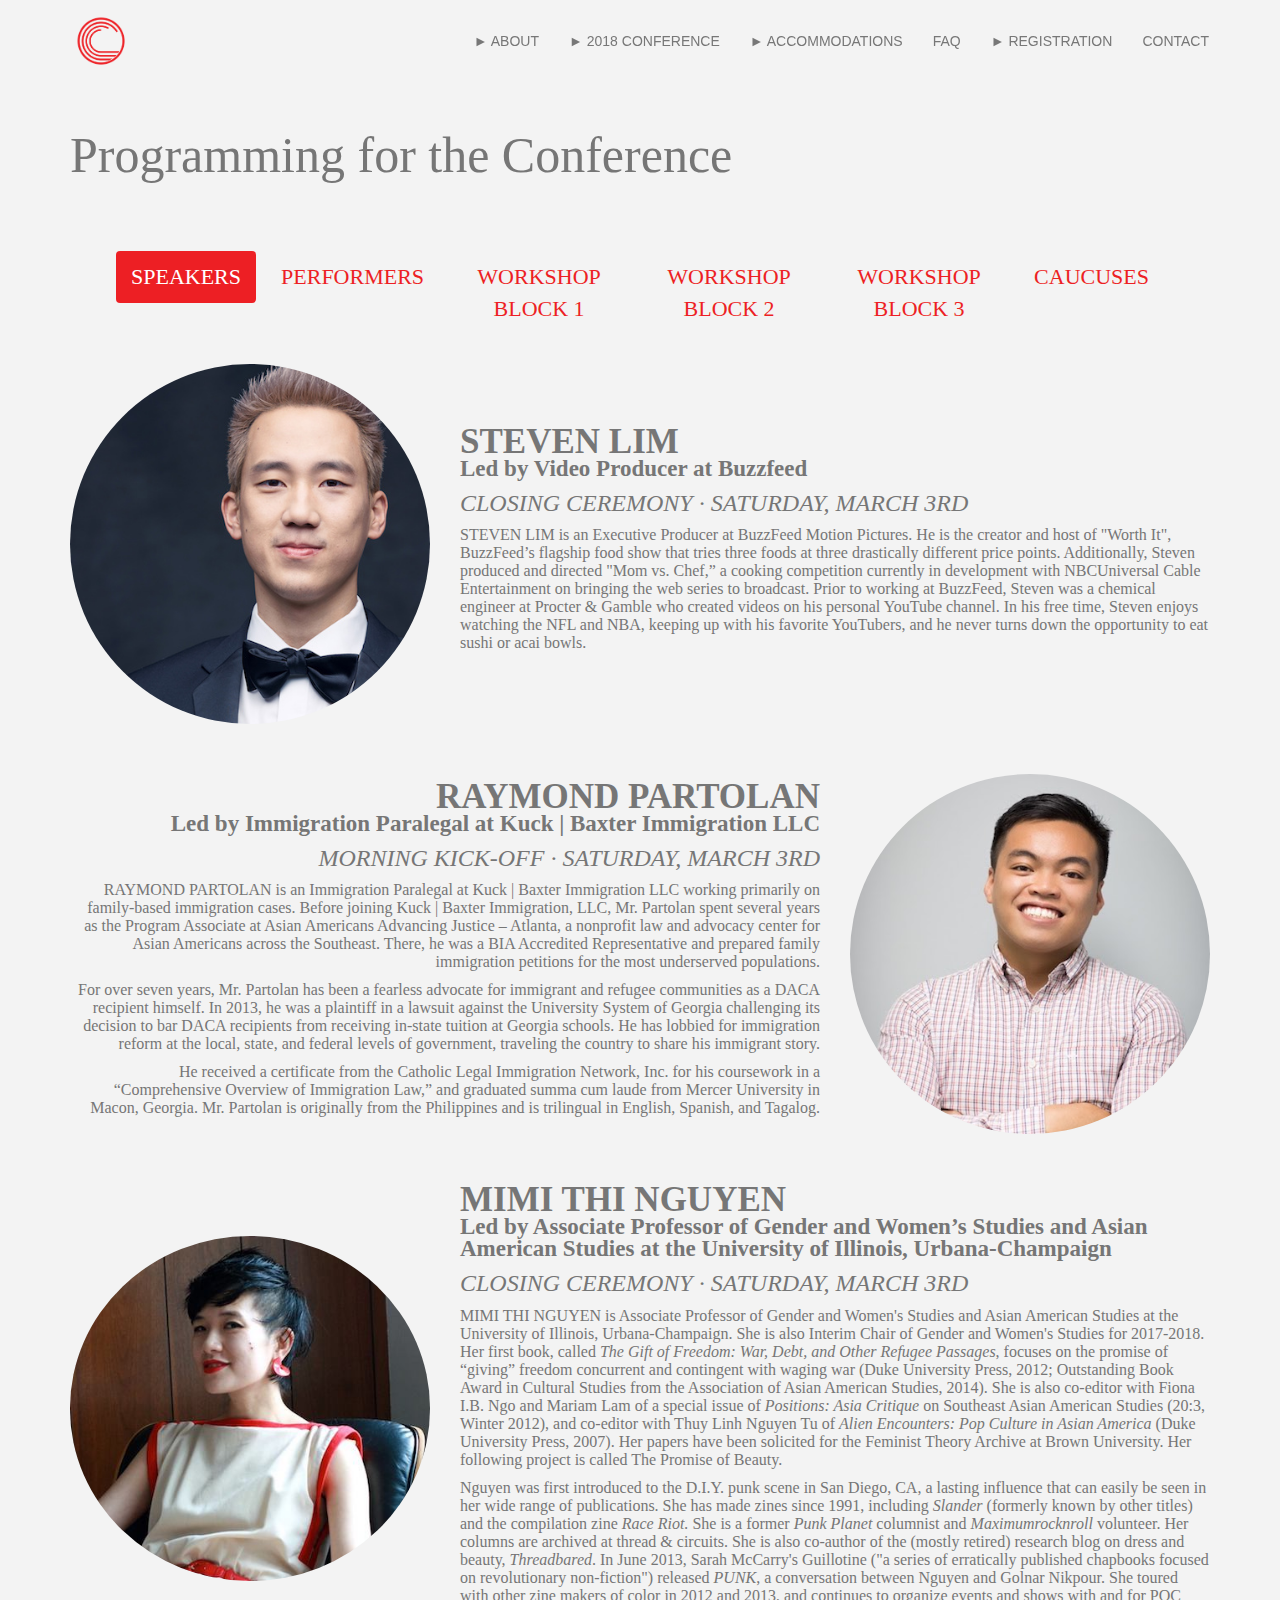
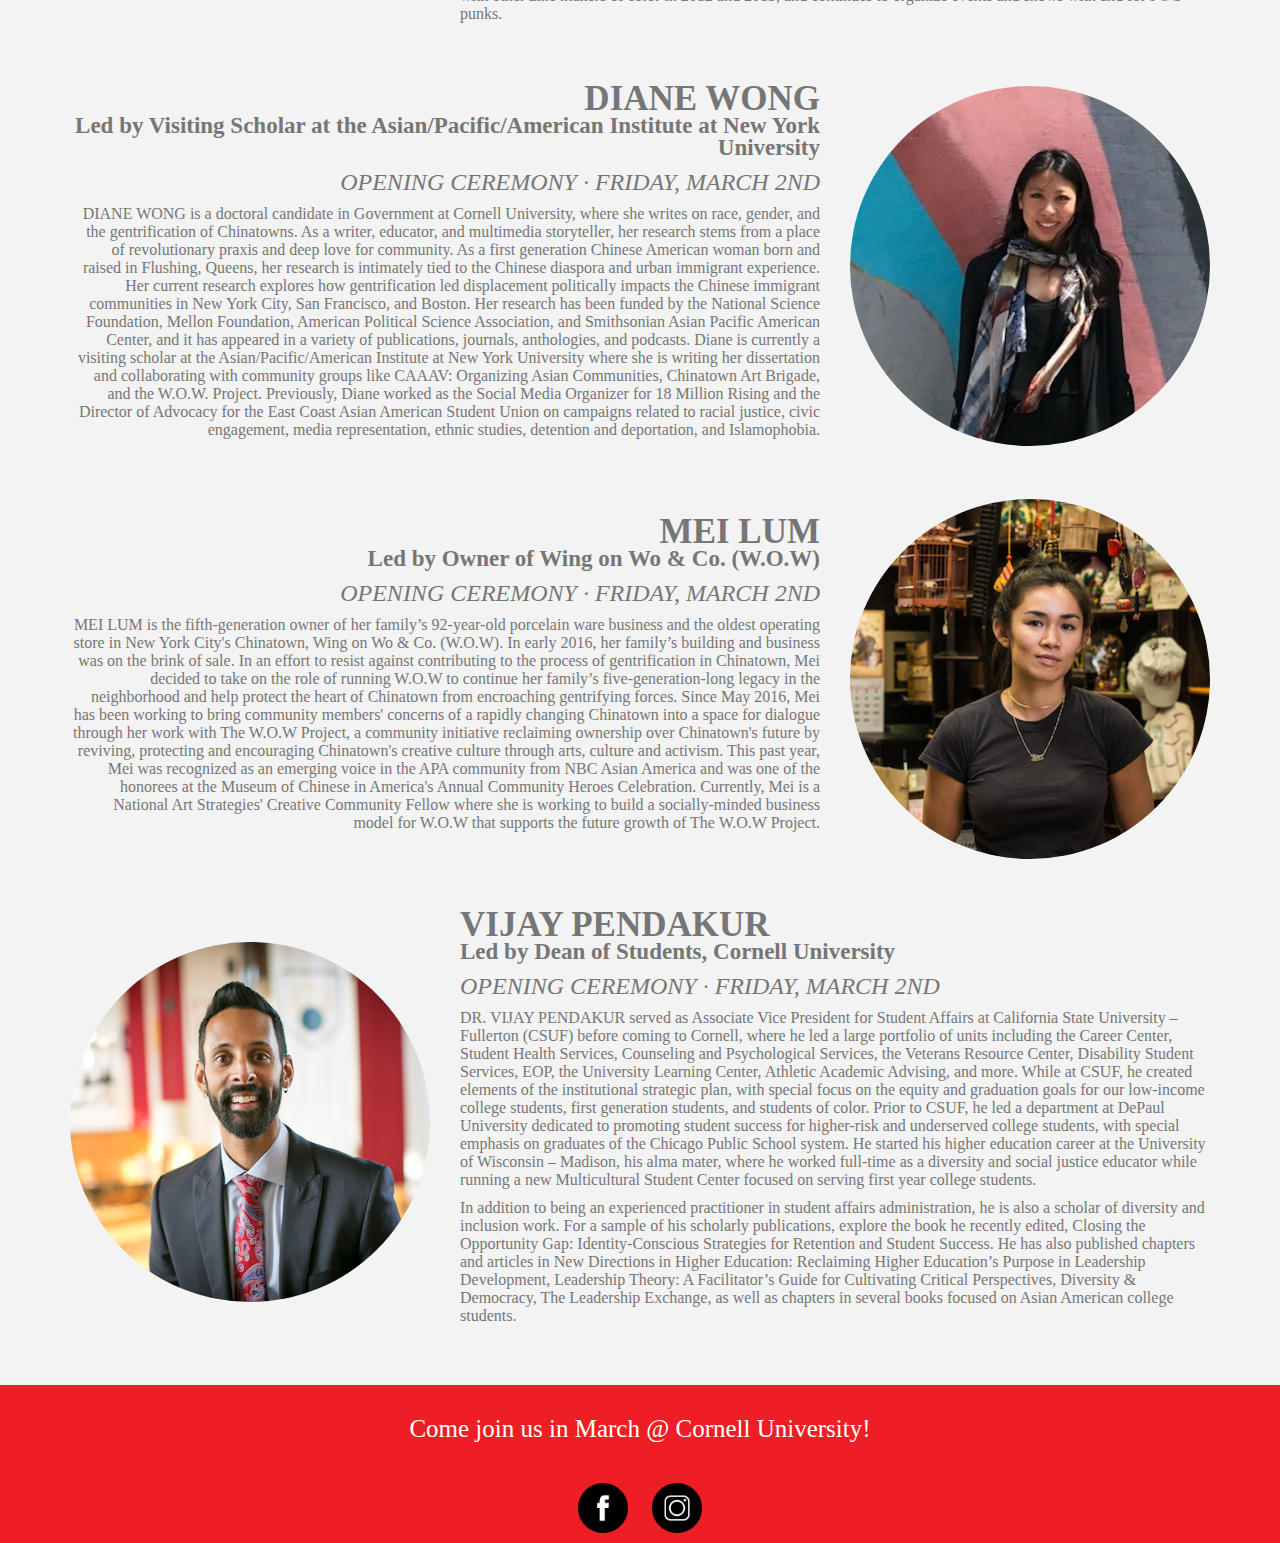
==== commit 1aec29e3: "adding rooms" ====
--- a/programming.html
+++ b/programming.html
@@ -284,6 +284,13 @@
 
       <div id="caucus" class="tab-pane fade">
           <div class="row">
+              <div class="col-lg-offset-2 col-md-offset-2 col-lg-8 col-md-8 col-sm-12 col-xs-12">
+                <h3 style="text-transform:uppercase; font-family:'Avenir-Medium'; font-size:32px; color:#ed1f24;"> Vision for Caucuses </h3>
+                <h4 style='font-size:22px;'> These are spaces that will be informal, casual spaces for folks to network, connect, and build community. There will be one time slot of 60 minutes for caucuses, with one announcement in the middle to remind folks that they are allowed to drift from space to space. Caucus facilitators will have final say as to whether allies/advocates are welcome in that space.<h4>
+            </div>
+          </div>
+           <div class="separator"></div>
+          <div class="row">
               <div class="col-lg-8 col-md-8 col-sm-6 col-xs-12">
                   <h3>First-Generation, Low-Income</h3>
                   <h4>For those who are the first in their families to attend college/university, and for those who are low-income. (Please do not attend if you are an ally/advocate.)<h4>
@@ -512,73 +519,74 @@
   <script>
 
     var wkshps = {
-      'be-loud': ['Be Loud! Be Proud! Be Genki!', 'The Genki Spark', 'Loud Sound', 'Power', 'Based in Boston, The Genki Spark is a pan-Asian women’s arts and advocacy group using personal narratives and Japanese taiko drumming to develop leadership, bash stereotypes, and inspire. Genki is a Japanese word that means “happy, healthy, and full of life.” Explore how personal stories told through the arts can be a powerful vehicle for social change. Be prepared to meet new people and try out taiko drumming for yourself!', 'GenkiSparkGroup.jpg"', ''],
-      'someday-ill': ['Someday I’ll Love Me', 'Paul Tran', 'Radical love, Poetry', 'Power', 'Writing radical love poems for queer and trans communities —  “Don’t be afraid,” Ocean Vuong writes in “Someday I’ll Love Ocean Vuong,” after Roger Reeves and Frank O’Hara. And it’s true. In a country where state violence, homelessness, and suicide disproportionately impact communities that are queer, trans, and people of color, fear digs graves for the living and often elude our efforts to triumph, seek happiness, and fulfill our dreams. In this workshop, participants will read Vuong and Reeves. We will talk about what radical love might look like for us and the people we fight for. We will write original work—love poems to us—that confront what we fear most and discuss the role that poetry as self-care plays in every revolution.', 'Paul-Tran.jpg"', ''],
-      'cut-and': ['Cut and Paste Revolution: A Zine Workshop', 'Mimi Thi Nguyen', 'Zines, Conversation, Writing', 'Power', 'Zines (pronounced “zeens”) and self-publishing have a long and rich history, from pamphlets during moments of political uprising, to fan fiction, to underground zines documenting the punk scene in the 1970s and 1980s. The 1990s saw an explosion of zine publishing, with everything from poetry and personal writing, to food and record reviews, to zines about work, cats, health, feminism, race and racism, and everything in between. What all zines have in common is that their writers and editors (often the same people/person) feel like they have something important to say that they would like to share with others. In this workshop, we will discuss how zines can create a collective conversation, and collaborate on making a conference zine and/or individual one-page zines.', 'Mimi-Nguyen.jpg"', ''],
-      'Asian American-activism': ['Asian American Activism: Then and Now', 'Raymond Partolan', 'Activism, History', 'Continuum', 'This workshop will explore the ways in which Asian Americans have historically engaged in advocacy and activism, including their role in the Civil Rights Movement, and flashpoint moments like the Vincent Chin murder. It will also explore the ways advocacy and activism have evolved from then to now, concluding in a discussion about concrete ways to get involved in data-driven strategies to create lasting social change.', 'Raymond-Partolan.jpg"', ''],
+      'be-loud': ['Be Loud! Be Proud! Be Genki!', 'The Genki Spark', 'Loud Sound', 'Power', 'Based in Boston, The Genki Spark is a pan-Asian women’s arts and advocacy group using personal narratives and Japanese taiko drumming to develop leadership, bash stereotypes, and inspire. Genki is a Japanese word that means “happy, healthy, and full of life.” Explore how personal stories told through the arts can be a powerful vehicle for social change. Be prepared to meet new people and try out taiko drumming for yourself!', 'GenkiSparkGroup.jpg"', '', 'Goldwin Smith Hall 132'],
+      'someday-ill': ['Someday I’ll Love Me', 'Paul Tran', 'Radical love, Poetry', 'Power', 'Writing radical love poems for queer and trans communities —  “Don’t be afraid,” Ocean Vuong writes in “Someday I’ll Love Ocean Vuong,” after Roger Reeves and Frank O’Hara. And it’s true. In a country where state violence, homelessness, and suicide disproportionately impact communities that are queer, trans, and people of color, fear digs graves for the living and often elude our efforts to triumph, seek happiness, and fulfill our dreams. In this workshop, participants will read Vuong and Reeves. We will talk about what radical love might look like for us and the people we fight for. We will write original work—love poems to us—that confront what we fear most and discuss the role that poetry as self-care plays in every revolution.', 'Paul-Tran.jpg"', '', 'Rockefeller Hall 230'],
+      'cut-and': ['Cut and Paste Revolution: A Zine Workshop', 'Mimi Thi Nguyen', 'Zines, Conversation, Writing', 'Power', 'Zines (pronounced “zeens”) and self-publishing have a long and rich history, from pamphlets during moments of political uprising, to fan fiction, to underground zines documenting the punk scene in the 1970s and 1980s. The 1990s saw an explosion of zine publishing, with everything from poetry and personal writing, to food and record reviews, to zines about work, cats, health, feminism, race and racism, and everything in between. What all zines have in common is that their writers and editors (often the same people/person) feel like they have something important to say that they would like to share with others. In this workshop, we will discuss how zines can create a collective conversation, and collaborate on making a conference zine and/or individual one-page zines.', 'Mimi-Nguyen.jpg"', '', 'Rockefeller 230'],
+      'Asian American-activism': ['Asian American Activism: Then and Now', 'Raymond Partolan', 'Activism, History', 'Continuum', 'This workshop will explore the ways in which Asian Americans have historically engaged in advocacy and activism, including their role in the Civil Rights Movement, and flashpoint moments like the Vincent Chin murder. It will also explore the ways advocacy and activism have evolved from then to now, concluding in a discussion about concrete ways to get involved in data-driven strategies to create lasting social change.', 'Raymond-Partolan.jpg"', '', 'Rockefeller 230'],
       'beyond-the': ['Beyond the Model Minority', 'Grace Vu', 'Model Minority, Race, Power', 'Continuum', '“The Model Minority” It’s a term that’s haphazardly tossed around; but, what are the implications of this term used to describe the Asian American population? And how do these implications affect other minorities? Together, we’ll take a look at the relationship between Asian Americans, Black Americans, and White Americans and explore the concepts of racial hierarchy and power dynamics between racial groups. This workshop will revolve around understanding the institution of racism in American society and how it relates to the theories on Racial Triangulation (C. Jean Kim). Identify the stratification of privilege amongst racial groups and engage in rich discussion that digs deeper into what it really means to be an Asian American in today’s society.', 'Grace-Vu.jpg"',
-      'Grace Vu is a sophomore at North Carolina State University. Grace spent the first year of university studying Computer Science, but later decided to pursue her true interest and is now majoring in Art + Design with an intended concentration in Animation. Besides her passion for animation, she enjoys illustration, oil painting, and watercolor painting with mixed media. You can always find her at a local coffee shop in downtown Raleigh drawing and doing work in the lively environment. Grace also loves to cook Vietnamese food for her friends and roommates and just enjoys feeding people in general (and usually ends up cooking like it’s for an army). Her beliefs in education of social issues and a sense of duty as an Asian American, as well as her experience at ECAASU last year, drove her into facilitating a workshop at the conference this year.'],
+      'Grace Vu is a sophomore at North Carolina State University. Grace spent the first year of university studying Computer Science, but later decided to pursue her true interest and is now majoring in Art + Design with an intended concentration in Animation. Besides her passion for animation, she enjoys illustration, oil painting, and watercolor painting with mixed media. You can always find her at a local coffee shop in downtown Raleigh drawing and doing work in the lively environment. Grace also loves to cook Vietnamese food for her friends and roommates and just enjoys feeding people in general (and usually ends up cooking like it’s for an army). Her beliefs in education of social issues and a sense of duty as an Asian American, as well as her experience at ECAASU last year, drove her into facilitating a workshop at the conference this year.', 'Rockefeller 183'],
       'grace-lee': ['Grace Lee Boggs and the Black Radical Tradition', 'Emily Dong & Archishman Raju', 'Black Power, Campus Social Justice', 'Power', 'Grace Lee Boggs was a long-time activist, thinker, and revolutionary. She made an essential contribution to a history that defines our time today: from the first March on Washington to the Black Power and revolutionary union movements. With her husband and comrade Jimmy Boggs, she would spend most of her life in Detroit, supporting and leading the struggles throughout the city’s industrial boom and post-industrial devastation. We&#39;ll talk about Grace&#39;s roots in the Black Radical Tradition, challenge the way current Asian American activist communities frame her, and draw lessons from her ideas and life to inform our own pursuit for transformative justice.', 'Archishman Raju.jpg"><br /><img src="img/workshops/Emily Dong.jpg" class="top-buffer"',
-      'Archishman Raju was born in India and then came to the U.S. for a PhD in theoretical physics. He is involved in community-centered political education: Desis United for Humanity, the Saturday Free School in Philadelphia, the People&#39;s School in Ithaca, and Asian Pacific Americans for Action. Emily Dong was born in Massachusetts and then came to Ithaca for a degree and a bunch of loans. She is the facilitator of the Cornell Asian Pacific Islander Student Union and is involved in community-centered political education: the People&#39;s School in Ithaca and Asian Pacific Americans for Action. They both are part-time children&#39;s books authors and enjoy lentils.'],
+      'Archishman Raju was born in India and then came to the U.S. for a PhD in theoretical physics. He is involved in community-centered political education: Desis United for Humanity, the Saturday Free School in Philadelphia, the People&#39;s School in Ithaca, and Asian Pacific Americans for Action. Emily Dong was born in Massachusetts and then came to Ithaca for a degree and a bunch of loans. She is the facilitator of the Cornell Asian Pacific Islander Student Union and is involved in community-centered political education: the People&#39;s School in Ithaca and Asian Pacific Americans for Action. They both are part-time children&#39;s books authors and enjoy lentils.', 'Morrill Hall 110'],
       'establishing-the': ['Establishing the Double Conditional Visibility of Transracially Asian Adoptees in Adoption Media', 'Suzi Birnbaum', 'Identity, Adoption', 'Perspective', 'This presentation will investigate the excluding nature of the term “Asian American” in the context of Asian-to-American adoption. Transracial adoption films will be used as examples to show how general definitions of Asian American identity are centered around the “Asian American experience” of not only having Asian racial heritage, but also being raised in and identifying with the Asian American culture. When looking at films/documentaries relating to transracial Asian adoption, there is a dominating trope - one that I label the “kinship-roots narrative” - that allows adoptee visibility, but only if it obeys the strict portrayal of an adoptee. The goal of this workshop is to be the alternative representation of adoptees that it calls for.', 'Susanna Birnbaum.png"',
-      'I am an undergraduate senior at Muhlenberg College graduating with a degree in biochemistry and double minor in German studies and Asian studies. I can talk for hours about representation of transracial adoptees not only from personal experience but also from two years of research. In my non-existent free time I am additionally working on several projects of interdisciplinary conversations surrounding science (specifically genetics/molecular biology), and race - such as the social influences on racial politics in science as well as the \'science\' of race. Other things I love that aren&#39;t as intense are tea, Jane the Virgin, cats, drawing, and the musical artist Dumbfoundead. If you would like to get involved in or just talk more about my work in adoptee representation and the Asian American community, check out my WordPress blog On The Periphery and please reach out.'],
+      'I am an undergraduate senior at Muhlenberg College graduating with a degree in biochemistry and double minor in German studies and Asian studies. I can talk for hours about representation of transracial adoptees not only from personal experience but also from two years of research. In my non-existent free time I am additionally working on several projects of interdisciplinary conversations surrounding science (specifically genetics/molecular biology), and race - such as the social influences on racial politics in science as well as the \'science\' of race. Other things I love that aren&#39;t as intense are tea, Jane the Virgin, cats, drawing, and the musical artist Dumbfoundead. If you would like to get involved in or just talk more about my work in adoptee representation and the Asian American community, check out my WordPress blog On The Periphery and please reach out.', 'Rockefeller Hall 189'],
       'between-two': ['Between Two Worlds: Empowering Asian/Asian American Adoptees', 'Phoebe Balascio & Kathryn Holz', 'Identity, Adoption', 'Perspective', 'Attendees will cover four relevant topics impacting Asian/Asian American adoptees today: misperceptions surrounding adoption stories, mental health, birth family searching, and adoption in the media. Group discussions will introduce participants to new attitudes and educate them about ways to voice their own perspectives surrounding their adoption story. This workshop is an opportunity for adoptees to connect with others who have endured similar challenges and experiences. The facilitators will provide resources for those interested in becoming more involved in the Asian/Asian American adoptee community.', 'Phoebe Balascio.jpg"><br /><img src="img/workshops/Kathryn Holz.jpg" class="top-buffer"',
       'Phoebe Balascio is a Chinese adoptee from Huazhou, Guangdong Province who lives in Newark, Delaware. She is a sophomore at the University of Delaware majoring in biomedical engineering and hoping to complete four minors. At UD, she is the current Treasurer of the Asian Student Association and is a student leader in several' +
-      ' other campus organizations. Additionally, she participates in undergraduate research, works as a swim instructor, and has been on the Board of China’s Children International - an online organization for Chinese adoptees - for three years. Kathryn Holz was adopted from Guilin, China and now lives in New Jersey. She graduated from Stockton University in Health Science with concentration Communication Disorders and a minor in Childhood Studies. She was an active member of Stockton University’s Asian Student Alliance. For fives years, Kathryn was a Board Member of China’s Children International. During this time, she led many projects to connect and support Chinese adoptees through their journeys.'],
+      ' other campus organizations. Additionally, she participates in undergraduate research, works as a swim instructor, and has been on the Board of China’s Children International - an online organization for Chinese adoptees - for three years. Kathryn Holz was adopted from Guilin, China and now lives in New Jersey. She graduated from Stockton University in Health Science with concentration Communication Disorders and a minor in Childhood Studies. She was an active member of Stockton University’s Asian Student Alliance. For fives years, Kathryn was a Board Member of China’s Children International. During this time, she led many projects to connect and support Chinese adoptees through their journeys.', 'Morrill Hall 110'],
       'resilience-through': ['Resilience Through Art: How SEAs Have Healed, Mobilized, and Resisted Through Creative Modes of Self-Expression', 'Dianne Lê', 'Art, Southeast Asia', 'Power', 'Art is a powerful tool for social change. Join Dianne Lê to learn about art as a form of communication, resilience, and healing. This workshop explores how youth have mobilized and advocated through breakdancing, spoken word, and other forms of artistic expression. Learn how to bridge communicative, generational, and cultural gaps within Southeast Asian communities to cultivate new means of healing, resistance, and advocacy.', 'Dianne Le.jpg"',
-      'Born in Los Angeles, Dianne currently pursues a Bachelor of Science in Landscape Architecture with a background in Mechanical Engineering at Rutgers University in New Brunswick, NJ, where she serves as Co-President of the university&#39;s Asian Student Council. During the summer 2017, she worked with VietLead as a Program Assistant and facilitator of the Resilient Roots Summer Internship Program in Camden, NJ and has interned at OCA National during the summer 2016 in Washington, DC. In 2010, she co-founded BCUBED, a breakin&#39; and social justice youth group under the advisory of Nancy Nguyen, the Executive Director of VietLead.'],
+      'Born in Los Angeles, Dianne currently pursues a Bachelor of Science in Landscape Architecture with a background in Mechanical Engineering at Rutgers University in New Brunswick, NJ, where she serves as Co-President of the university&#39;s Asian Student Council. During the summer 2017, she worked with VietLead as a Program Assistant and facilitator of the Resilient Roots Summer Internship Program in Camden, NJ and has interned at OCA National during the summer 2016 in Washington, DC. In 2010, she co-founded BCUBED, a breakin&#39; and social justice youth group under the advisory of Nancy Nguyen, the Executive Director of VietLead.', 'Rockefeller Hall 103'],
       'settler-colonialism': ['Settler Colonialism and BDS', 'Hadiyah Chowdhury', 'History, Activism', 'Power',
-      'Because the Asian American movement has its historic roots not only in anti-racism, but also in destabilizing imperialist power structures globally, the events and current status of the Israeli-Palestinian conflict ought to serve as one of the many points of focus for the modern movement for justice against oppression. We will provide a history of the creation of the Israeli state, followed by an understanding of the structures of power that make Palestinian activism so difficult in the context of our contemporary, American university. Grounding our understanding of settler colonialism vis à vis both Palestine and the United States, we will talk about why BDS (Boycott, Divestment, Sanctions) is a strategy Students for Justice in Palestine supports nationally, how we can run campaigns specifically targeted towards the administration and other student groups, and how to locate this among Asian Americans today.', 'Hadiyah Chowdhury.jpg"', ''],
+      'Because the Asian American movement has its historic roots not only in anti-racism, but also in destabilizing imperialist power structures globally, the events and current status of the Israeli-Palestinian conflict ought to serve as one of the many points of focus for the modern movement for justice against oppression. We will provide a history of the creation of the Israeli state, followed by an understanding of the structures of power that make Palestinian activism so difficult in the context of our contemporary, American university. Grounding our understanding of settler colonialism vis à vis both Palestine and the United States, we will talk about why BDS (Boycott, Divestment, Sanctions) is a strategy Students for Justice in Palestine supports nationally, how we can run campaigns specifically targeted towards the administration and other student groups, and how to locate this among Asian Americans today.', 'Hadiyah Chowdhury.jpg"', '', 'Rockefeller Hall 102'],
       'LGBTQQIA' : ['LGBTQQIA+ Healing Space', 'Kevin Davis & Scott Ho', 'LGBTQQIA+, Community', 'Perspective', 'The point of the workshop is to share the experiences of Asian American LGBTQQIA+ individuals in a safe space in an attempt to create a sense of community at this conference. This workshop will be held in a roundtable discussion so that everyone can share. There will be no formal hierarchy. Instead the facilitators will act as guides through the discussion.', 'Kevin Davis.jpg"><br /><img src="img/workshops/Scott Ho.jpg" class="top-buffer"',
-      'Kevin Davis was born and raised in Trinidad to Indo-Caribbean parents. He moved to the US when he was 11, which forced him to think critically about his identity and what groups he identifies with. In college he became involved in cultural organizations and activism on campus. Scott Ho was born in Brooklyn, New York and identifies as Chinese-American. During his freshman year at Cornell, he joined the LGBT Resource Center and during his junior year, he joined the Asian and Asian American Center. Working in those spaces has helped him learn a lot more about his identities and activism.' ],
-      'building-power': ['Building Power to Fight for Positive Change', 'Kathryn Quintin, APIAVote', 'Activism, community building', 'Power', 'Are you frustrated at the policies enacted by the recent executive orders? Are you at a loss about what you can do as one person and also as a community? How can one person or a small group make a difference? Learn how to incite the passion in a community to get onboard, get active and do something. This workshop is designed to teach you to be the spark and the fuel to get your campus and community organized and active toward building your collective power. Whether it’s to host a rally, organize a day of action, or push for change in the community, let’s talk about how we can activate work together to create a better Asian American community. Let&#39;s collectively answer the question of what can we do to create the change we want to see.', '', ''],
+      'Kevin Davis was born and raised in Trinidad to Indo-Caribbean parents. He moved to the US when he was 11, which forced him to think critically about his identity and what groups he identifies with. In college he became involved in cultural organizations and activism on campus. Scott Ho was born in Brooklyn, New York and identifies as Chinese-American. During his freshman year at Cornell, he joined the LGBT Resource Center and during his junior year, he joined the Asian and Asian American Center. Working in those spaces has helped him learn a lot more about his identities and activism.', 'Rockefeller Hall 185' ],
+      'building-power': ['Building Power to Fight for Positive Change', 'Kathryn Quintin, APIAVote', 'Activism, community building', 'Power', 'Are you frustrated at the policies enacted by the recent executive orders? Are you at a loss about what you can do as one person and also as a community? How can one person or a small group make a difference? Learn how to incite the passion in a community to get onboard, get active and do something. This workshop is designed to teach you to be the spark and the fuel to get your campus and community organized and active toward building your collective power. Whether it’s to host a rally, organize a day of action, or push for change in the community, let’s talk about how we can activate work together to create a better Asian American community. Let&#39;s collectively answer the question of what can we do to create the change we want to see.', '', '', 'Goldwin Smith Hall 181'],
        '(we-are)': ['(We Are) New Brown America', 'Shivani Parikh ', 'South Asian Identity', 'Power', 'In Hasan Minhaj&#39;s "Homecoming King" Netflix special, he coined the phrase "New Brown America” to name this American-Born (somewhat Confused) Desi generation. What is the South Asian American identity, where do we fit in the broader term of "Asian," and what does it mean to have the "audacity of equality"? This workshop will open conversation about the post-9/11 criminalization of Desis and explore the movements and coalitions created and fostered by South Asian civil rights organizations, nonprofits, and social justice platforms. We will start and end in a group discussion and identify our hopes and dreams for Desi-Americans&#39; political participation, where the gaps are, and how we as the New Brown America can shape this movement towards collective liberation.', 'shivani-parikh.jpg"',
        'Shivani is a junior at Cornell from Rockland County, NY studying Development Sociology. She’s the President of South Asian Council,' +
-       'the umbrella organizationfor Cornell&#39;s 18 South Asian undergraduate and graduate organizations. She has spearheaded the creation of two new spaces for Desis on campus through her role, a political action committee named South Asian Americans for Action and the South Asian Mental Health Peer Support group. She is deeply committed to community organizing around the issues of social and racial inequality, coalition building, and advocacy for diversity initiatives, especially when it concerns Desi visibility and their narratives’ inclusion in those spaces and places. Shivani also serves on the Presidential Task Force on Campus Climate, is the undergraduate representative on the College of Agriculture and Life Sciences&#39; Faculty Senate&#39;s Committee on Diversity & Inclusion, an undergraduate commissioner on the funding board of Student Development Diversity Initiatives, and an intern at the Asian & Asian American Center.'],
+       'the umbrella organizationfor Cornell&#39;s 18 South Asian undergraduate and graduate organizations. She has spearheaded the creation of two new spaces for Desis on campus through her role, a political action committee named South Asian Americans for Action and the South Asian Mental Health Peer Support group. She is deeply committed to community organizing around the issues of social and racial inequality, coalition building, and advocacy for diversity initiatives, especially when it concerns Desi visibility and their narratives’ inclusion in those spaces and places. Shivani also serves on the Presidential Task Force on Campus Climate, is the undergraduate representative on the College of Agriculture and Life Sciences&#39; Faculty Senate&#39;s Committee on Diversity & Inclusion, an undergraduate commissioner on the funding board of Student Development Diversity Initiatives, and an intern at the Asian & Asian American Center.', 'Goldwin Smith Hall 142'],
        'if-jeremy': ['If Jeremy Lin and Kenyon Martin fight, who wins? White Supremacy', 'Karen Yiu & Arushi Saini', 'Identity, Allyship', 'Power', 'Horizontal violence occurs when marginalized communities hold each other down, but how do we fix the problem if we do not first recognize our own privilege and bias? Through this workshop, participants will consider the many identities that exist within the Asian American community to better understand how to support the community as a whole. Furthermore, what is the role of Asian American allyship with other marginalized communities and movements such as Black Lives Matter? We will discuss horizontal violence through examples of cultural appropriation and media representation, and discuss how the Asian American community can serve as an agent of change.', 'Karen Yiu.jpg" class="top-buffer"><br /><img src="img/workshops/Arushi Saini.jpg" class="top-buffer"',
        'Karen Yiu (she/her) is the Coordinator for Student Diversity Programs and advises the Asian American Student Association (AASA) at Georgia Tech. She received her B.A. from the University of Michigan, her M.Ed from the University of Georgia, and is currently working on her third degree because she is a glutton for punishment. Karen has worked abroad in Hong Kong which allowed her easy access to travel to many countries in Asia, and spends her free time reading books by authors of color to make up for the unread stories she missed growing up. She also loves Twitter, Moviepass, and Costco, and her proudest life moment is taking her parents to vote for their first time during the 2012' + 'election. My name is Arushi Saini and I am a 3rd year Biochemistry student from Acworth, Georgia, born in Indore, India. Growing up as a Sikh, immigrant woman placed me in a' +
-       'unique socio-cultural crossroads. As I attempted navigate the world and learn about myself, I developed a fascination and appreciation for people. Humans are such fascinating creatures with a cacophony of stories to tell. You can discover so much about a person just by listening to them—we can be drastically different yet surprisingly similar. I am currently the president of the Asian American Student Association— a cultural organization working to create an intersectional environment to educate the population and celebrate the many facets of our communities—as well a founding member of Buzz Mobile Health—a student run organization attempting to develop a mobile health clinic to provide greater medical access to underserved populations in the metro Atlanta community. Outside of these endeavors, you can find me working with yeast in a research lab or looking for places with good coffee, a nice view, a spot to pull out a book or going to art museums and such. '],
-       'yolk-inside': ['Yolk Inside an Eggshell: Asian Imagery in Western Media', 'Justin Chu, Richard An, & Vinh Dang', 'Media, Representation, Stereotypes', 'Continuum', 'The idea behind "Yolk Inside an Eggshell: Asian Imagery in Western Media" is that Asian actors and actresses are being superseded by Caucasian actors and actresses. This workshop will give attendees a perspective on the great achievements of Asian actors/actresses in media from past to present. We will highlight the major issues of type casting Asian actresses and actors, as well as the representation of Asians in media. Attendees will create their own skits on a moment in their life that they were stereotyped, because it is important that Asian Americans learn and that there are more than just martial arts roles for Asians in media today.', 'Justin Chu.jpg"><br /><img src="img/workshops/Richard An.jpg" class="top-buffer"><img src="img/workshops/Vinh Dang.jpg" class="top-buffer"', ''],
+       'unique socio-cultural crossroads. As I attempted navigate the world and learn about myself, I developed a fascination and appreciation for people. Humans are such fascinating creatures with a cacophony of stories to tell. You can discover so much about a person just by listening to them—we can be drastically different yet surprisingly similar. I am currently the president of the Asian American Student Association— a cultural organization working to create an intersectional environment to educate the population and celebrate the many facets of our communities—as well a founding member of Buzz Mobile Health—a student run organization attempting to develop a mobile health clinic to provide greater medical access to underserved populations in the metro Atlanta community. Outside of these endeavors, you can find me working with yeast in a research lab or looking for places with good coffee, a nice view, a spot to pull out a book or going to art museums and such.',
+       'Rockefeller Hall 115'],
+       'yolk-inside': ['Yolk Inside an Eggshell: Asian Imagery in Western Media', 'Justin Chu, Richard An, & Vinh Dang', 'Media, Representation, Stereotypes', 'Continuum', 'The idea behind "Yolk Inside an Eggshell: Asian Imagery in Western Media" is that Asian actors and actresses are being superseded by Caucasian actors and actresses. This workshop will give attendees a perspective on the great achievements of Asian actors/actresses in media from past to present. We will highlight the major issues of type casting Asian actresses and actors, as well as the representation of Asians in media. Attendees will create their own skits on a moment in their life that they were stereotyped, because it is important that Asian Americans learn and that there are more than just martial arts roles for Asians in media today.', 'Justin Chu.jpg"><br /><img src="img/workshops/Richard An.jpg" class="top-buffer"><img src="img/workshops/Vinh Dang.jpg" class="top-buffer"', '', 'Rockefeller Hall 132'],
        'tongue-tied': ['Tongue Tied: Interpreting Asian American Emotion', 'Luna Ly & Sean McGovern', 'Emotion, Mental Health', 'Perspective', 'Do we, as Asian Americans, face unique challenges when expressing emotions? Have you ever felt like it’s hard to talk to your family or community about emotionally-charged issues like sexuality or gender identity? We (Luna and Sean) often find ourselves trying to bridge a divide that stems from an intersectional struggle with culture, translation, gender, and immigrant identity. In this workshop, we’ll look at media tropes of Asian American emotion and compare them to our linguistic realities. This session will help you think critically about your own experiences, fit them within a broader context of Asian American emotional expression, and strategize healthy forms of emotional communication.', 'LunaLy.jpg"><br /><img src="img/workshops/Sean McGovern.jpg" class="top-buffer"',
-       'Luna (she/ her/ hers) is a graduate from the University of Colorado Boulder. While she does enjoy long moonlit walks on the nonexistent beaches in land-locked Colorado, she loves fighting social inequities, racial injustice, and challenging gender norms for and with marginalized communities. And traveling to places that actually have beaches. Please send me good music to jam out to and unfollow me @l_unacorn. Sean McGovern is a mixed-race, Thai American writer and photographer based in Washington, DC. He&#39;s interested in stories about race, culture, and human rights.  He loves peanut butter and social justice. You can find him on social media @sean.srisitanont.'],
+       'Luna (she/ her/ hers) is a graduate from the University of Colorado Boulder. While she does enjoy long moonlit walks on the nonexistent beaches in land-locked Colorado, she loves fighting social inequities, racial injustice, and challenging gender norms for and with marginalized communities. And traveling to places that actually have beaches. Please send me good music to jam out to and unfollow me @l_unacorn. Sean McGovern is a mixed-race, Thai American writer and photographer based in Washington, DC. He&#39;s interested in stories about race, culture, and human rights.  He loves peanut butter and social justice. You can find him on social media @sean.srisitanont.', 'Goldwin Smith Hall 164'],
        'pitfalls-of': ['Pitfalls of Positivity: Using Media Literacy to Think Critically', 'Marcus Tran Degnan', 'Media, Social Justice in writing', 'Power', 'This workshop will offer students a space to think more critically about their creative content. It will challenge students by first providing a walkthrough on how to think more in-depth with media analysis of current popular news sources that highlight normative representations of Asian Americans. It will then be followed by a group writing exercise/assignment to emphasize the collaborative nature of the writing process. Students will walk away from this session with an informed discussion on how to develop creativity while being conscious of social justice themes and how they pertain to marginalized people.', '',
-       'Marcus Tran Degnan is a recent graduate of the Asian American Studies Department’s Master’s Program at the University of California, Los Angeles. He graduated from the University of Florida in 2015 with a degree in English and minors in both Asian Studies and Asian American Studies. He has had a wide exposure to both National and grassroots organizing, in addition to his academic pursuits. Some of these involvements include work with the Southeast Asia Resource Action Center in D.C. and API Equality-LA, as well as being a participant in the 2016 cohort of Ha Ba Trung, which is a national progressive Vietnamese American collective based in California. Outside of his civic engagement, he has also been a 2016 Lambda Literary Emerging Writing Fellow. Currently, he works at Equality California as a Development Associate.'],
-       'storytelling-with': ['Storytelling with a Mission', 'The Genki Spark', 'Personal stories, Social Change', 'Power', 'In this workshop we will explore how personal stories told on and off the stage can be a powerful vehicle for social change. Come learn how the pan-Asian women&#39;s arts group, The Genki Spark uses personal narratives and Japanese taiko drumming to develop leadership, bash stereotypes, and inspire college students nationwide.', 'GenkiSparkGroup.jpg"', ''],
-       'we-are': ['We Are the Ones We&#39;ve Been Waiting For', 'Helena Wong, Israt Audry, Van Sam', 'Community', 'Power', 'Asian Americans have always been involved in movements for justice.  In this period of escalated attacks on communities of color, poor communities, LGBTQ people, women&#39;s bodies, the environment, etc., it is important for us to build common language and across identities.  Facilitators will work with participants to understand the current moment, and share the work of organizations from across the country who are working to fight systemic racism and articulating a vision for a world we build together.', 'Helena Wong, Van Sam, Xiao Yin Ma, Israt Audry.jpeg"', ''],
-       'breaking-the': ['Breaking the GenerAsianal Boundaries', 'Timothy Chow & Shawn Chen', 'Family, Media', 'Perspective', 'A discussion about the relationship between Asian Americans and their parents; in particular, how the contrasting backgrounds and cultures between generations express emotions and how that has affected Asian Americans growing up, as well as how mainstream media in America has set expectations for family relations. We hope this workshop will encourage Asian Americans to have an open discussion with their parents.', '', ''],
-       'my-name': ['My Name Is…', 'Eurie Kim', 'Identity', 'Perspective', 'Personally, growing up as an Asian American without an "Americanized" name, I was subject to jokes about my name. These jokes were not necessarily cruel in nature, but for a good amount of time, I think I resented my own name, although eventually, I grew to appreciate and love my name. Through this workshop, I wish to open a discussion of the power of names; what our names mean to us, especially for those of us with non-Americanized first names; and to expand this to question what names we refer to ourselves but also to others outside our community.', 'Eurie Kim.jpg"',''],
-       'api-history': ['API History: Where the Past Meets Your Present', 'Mayta Lor', 'Personal stories, community', 'Continuum', 'How have Asian and Pacific Islanders contributed to the growth and diversity of the U.S? How can individuals from such a diverse community share their stories, advocate for inclusion, and create leadership opportunities? In this workshop, participants will learn about how their personal histories fit into a larger community narrative. Through self reflection, personal sharing, and group discussion, participants will find the intersections of the past and present in their own lives.', 'Mayta Lor.jpg"', ''],
+       'Marcus Tran Degnan is a recent graduate of the Asian American Studies Department’s Master’s Program at the University of California, Los Angeles. He graduated from the University of Florida in 2015 with a degree in English and minors in both Asian Studies and Asian American Studies. He has had a wide exposure to both National and grassroots organizing, in addition to his academic pursuits. Some of these involvements include work with the Southeast Asia Resource Action Center in D.C. and API Equality-LA, as well as being a participant in the 2016 cohort of Ha Ba Trung, which is a national progressive Vietnamese American collective based in California. Outside of his civic engagement, he has also been a 2016 Lambda Literary Emerging Writing Fellow. Currently, he works at Equality California as a Development Associate.', 'Goldwin Smith Hall 144'],
+       'storytelling-with': ['Storytelling with a Mission', 'The Genki Spark', 'Personal stories, Social Change', 'Power', 'In this workshop we will explore how personal stories told on and off the stage can be a powerful vehicle for social change. Come learn how the pan-Asian women&#39;s arts group, The Genki Spark uses personal narratives and Japanese taiko drumming to develop leadership, bash stereotypes, and inspire college students nationwide.', 'GenkiSparkGroup.jpg"', '', 'Goldwin Smith Hall 132'],
+       'we-are': ['We Are the Ones We&#39;ve Been Waiting For', 'Helena Wong, Israt Audry, Van Sam', 'Community', 'Power', 'Asian Americans have always been involved in movements for justice.  In this period of escalated attacks on communities of color, poor communities, LGBTQ people, women&#39;s bodies, the environment, etc., it is important for us to build common language and across identities.  Facilitators will work with participants to understand the current moment, and share the work of organizations from across the country who are working to fight systemic racism and articulating a vision for a world we build together.', 'Helena Wong, Van Sam, Xiao Yin Ma, Israt Audry.jpeg"', '', 'Rockefeller Hall 112'],
+       'breaking-the': ['Breaking the GenerAsianal Boundaries', 'Timothy Chow & Shawn Chen', 'Family, Media', 'Perspective', 'A discussion about the relationship between Asian Americans and their parents; in particular, how the contrasting backgrounds and cultures between generations express emotions and how that has affected Asian Americans growing up, as well as how mainstream media in America has set expectations for family relations. We hope this workshop will encourage Asian Americans to have an open discussion with their parents.', '', '', 'Rockefeller Hall 105'],
+       'my-name': ['My Name Is…', 'Eurie Kim', 'Identity', 'Perspective', 'Personally, growing up as an Asian American without an "Americanized" name, I was subject to jokes about my name. These jokes were not necessarily cruel in nature, but for a good amount of time, I think I resented my own name, although eventually, I grew to appreciate and love my name. Through this workshop, I wish to open a discussion of the power of names; what our names mean to us, especially for those of us with non-Americanized first names; and to expand this to question what names we refer to ourselves but also to others outside our community.', 'Eurie Kim.jpg"','', 'Rockefeller Hall 110'],
+       'api-history': ['API History: Where the Past Meets Your Present', 'Mayta Lor', 'Personal stories, community', 'Continuum', 'How have Asian and Pacific Islanders contributed to the growth and diversity of the U.S? How can individuals from such a diverse community share their stories, advocate for inclusion, and create leadership opportunities? In this workshop, participants will learn about how their personal histories fit into a larger community narrative. Through self reflection, personal sharing, and group discussion, participants will find the intersections of the past and present in their own lives.', 'Mayta Lor.jpg"', '', 'Goldwin Smith Hall 162'],
        'critical-nostalgia': ['Critical Nostalgia: Heritage & Asian Artists in the North American Diaspora', 'Florence Yee', 'art, heritage', 'Continuum', 'Often caught between the White gaze of the art world and our own self-romanticizing pitfalls, visual artists have used critical histories to help dismantle stereotypes of exoticism and Orientalism. At the same time, there are aspects of our identity that could become complicit to settler-colonialism and other forms of oppression if left unspoken. This workshop explores the nuances of dis/empowerment when it comes to denying or including visual elements of our heritage in artwork. It shows the ways in which Asian artists from the diaspora have navigated their identity and its presentation through a critical nostalgia.', 'Florence Yee.jpg"',
-       'Florence Yee is a 2.5 generation, Cantonese-struggling visual artist based in Tiohtià:ke/Montreal, unceded Mohawk territory. While completing her BFA at Concordia University, she works with community groups for visual culture, such as articule, an artist-run centre, and EAHR (Ethnocultural Art Histories Research). Her interest in Cantonese-Canadian history has fueled an art practice committed to dismantling institutional and casual ideals of Eurocentric patriarchy, as well as examining the daily life of her diaspora. She is represented by Studio Sixty-Six, as well as Centerfold Gallery, and  and independently exhibits her work internationally.'],
-       'centering-empathy': ['Centering Empathy in Communication', 'Andrea Namkung, Leangelo Acuna, & Kevin Koo', 'social justice, communication', 'Perspective', 'With the varying levels of Asian American knowledge and advocacy engagement within student spaces, the ability to navigate personal discussions effectively, yet respectfully, is more important than ever before. By aiming to deconstruct elitism surrounding the activist and social justice language used today when discussing Asian American issues, this workshop will challenge us to reimagine what it means to facilitate meaningful communication centered around our real-life experiences. We hope that participants will leave with the mindset of educating without overstepping boundaries and with a newfound focus on empathy-based organizing and action.', '', ''],
+       'Florence Yee is a 2.5 generation, Cantonese-struggling visual artist based in Tiohtià:ke/Montreal, unceded Mohawk territory. While completing her BFA at Concordia University, she works with community groups for visual culture, such as articule, an artist-run centre, and EAHR (Ethnocultural Art Histories Research). Her interest in Cantonese-Canadian history has fueled an art practice committed to dismantling institutional and casual ideals of Eurocentric patriarchy, as well as examining the daily life of her diaspora. She is represented by Studio Sixty-Six, as well as Centerfold Gallery, and  and independently exhibits her work internationally.', 'Rockefeller Hall 127'],
+       'centering-empathy': ['Centering Empathy in Communication', 'Andrea Namkung, Leangelo Acuna, & Kevin Koo', 'social justice, communication', 'Perspective', 'With the varying levels of Asian American knowledge and advocacy engagement within student spaces, the ability to navigate personal discussions effectively, yet respectfully, is more important than ever before. By aiming to deconstruct elitism surrounding the activist and social justice language used today when discussing Asian American issues, this workshop will challenge us to reimagine what it means to facilitate meaningful communication centered around our real-life experiences. We hope that participants will leave with the mindset of educating without overstepping boundaries and with a newfound focus on empathy-based organizing and action.', '', '', 'Rockefeller Hall B16'],
        'reimagining-Asian American': ['Reimagining Asian American Identity in Visual Culture', 'Kate Pangilinan & Hannah Song', 'Media, Representation', 'Perspective',
        'How do you currently see Asian American voices represented in media? Can you relate? This workshop will take a close look at Asian American representation within tv, film, art, and social media. We aim to create a space where attendees will be able to gain a deeper understanding of the importance of inclusive storytelling, the development of identity, and building shared cultural knowledge. We will provide the framework and questions for people to evaluate the portrayal of Asian American individuals within art, media, and the growing digital landscape. This workshop highlights the responsibility of storytellers (whether written, visual, or through production) to create the future. Through “Reimagining Asian American Identity in Visual Culture,” we allow folx to recognize the impact of each of our authentic voices—encouraging people to have agency and insert new perspectives and conversations into contemporary media culture.',
-       'Kate Pangilinan.png"><br /><img src="img/workshops/Hannah Song.jpg" class="top-buffer"', ''],
-       'outside-the': ['Outside the Lunchbox', 'Sam Ng, Tony Tran, & Aishika Jennela', 'Intersection of Race and Food', 'Continuum', 'What we eat is one of the most important decisions we make each day. Yet, when discussing how food influence our lives, there’s a large absence of discourse. Outside of “comfort food” and your family’s home cooking, how has food influenced or challenged our upbringings? What are the ways food can be interpreted as political? How has gentrification of our communities and the concepts of food challenged notions of “authenticity.” “Outside the Lunchbox” aims to provide attendees a space to challenge themselves to think critically about race and food. We will be discussing the intersection of food and our experiences as Asian Americans in the contemporary moment.', '', ''],
-       'anti-blackness': ['Anti-Blackness in the Blasian Context', 'Savannah Lagmay & Chelsey Gao', 'Blasian Identity, Allyship', 'Perspective', 'When discussing Asian American identity, Blasian-- individuals of mixed African and Asian descent--narratives are often excluded in mainstream conversations. How do we tackle this anti blackness within our own communities? Many factors affect Blasian identity and portrayal in the Asian American community, from history within the US to transnationally in modern media representations. “Anti Blackness in the Blasian Context” aims to discuss experiences being and growing up Blasian, how to prioritize Blasian narratives in the community, and how to navigate conversations of anti blackness from and regarding Blasian perspectives.', '', ''],
-       'race-gender': ['Race, Gender, and the Construction of Asian American Masculinity', 'Nicholas Hatcher', 'Toxic Masculinity, Intersectionality', 'Perspective', 'For people of color, gender is often deviant by default. Black and Latinx men are seen as hyper masculine and women as aggressive or overtly sexual. Asian men are emasculated and Asian women are considered submissive. In this workshop, we explore the history and construction of Asian American masculinity and explore what that means in terms of toxic masculinity, mental health, and queer identity.', '', ''],
-       'the-importance': ['The Importance of Speaking Out', 'Olivia Zheng & Connie Rab', 'Activism', 'Power', 'You have an opinion. You want to speak up. Why don’t you? In this workshop, we will investigate the barriers to why we sometimes feel uncomfortable speaking out. We will interrogate the concept of complicity, discuss why Asian Americans are often conditioned to “keep our heads down,” and practice strategies to voice our opinions. We will work together to develop an action plan, placing a focus on transitioning from awareness to action.', '', ''],
-       'reproductive-rights': ['Reproductive Rights and Organizing: Our Bodies! Our Freedom!', 'Kenneth Gonzales & Alanna Salwen, Planned Parenthood Generation Action', 'Reproductive rights, community building', 'Power', 'In the last year, we have seen the constant attacks on reproductive healthcare and access globally, nationally, statewide and locally in campuses/universities. However, we have also witnessed the numerous ways communities have defended the attacks on our health, our safety, and our general well-being. Through this workshop, ECAASU participants can expect to engage in conversations around the current fight for reproductive rights and how to take action as young people!', '', ''],
-       'disambiguating': ['Disambiguating Nonprofits: A Panel with APAICS, CKA, and Planned Parenthood Generation Action', 'Anthony Reyes (APAICS), Kenneth Gonzales (Planned Parenthood Generation Action), & Leangelo Acuna', 'Activism, Public service, nonprofits', 'Power', '‘PUBLIC SERVICE.’ ‘CIVIC ENGAGEMENT.’ Most nonprofit organizations will include these two terms at one point in their mission statement. However, as an Asian American/Asian American member, what exactly does it mean to be active in public service or civically engaged? How exactly do nonprofit organizations work to uphold these values? Nonprofits work along all tiers of the political pipeline, and engagement/leadership can mean something different to each member. In this panel, several nonprofit organizations will discuss their visions and what it means to become a leader that inspires and empowers the voices of Asian American/Asian American members.', '', ''],
-       'lets-talk': ['Let&#39;s talk about sex! Shifting stigma and building culturally-relevant sex education.', 'Kenneth Gonzales(Planned Parenthood Generation Action)', 'Sex/Sexuality, Changing Stigmas', 'Power', 'This workshop will provide a space for an intercommunity conversation about the unique challenges Asian American communities face when addressing stigma surrounding sex and sexuality. Through a collective discussion, the caucus will share best practices on how to dismantle stigma in our communities and institutions. Through it our goals are to to (1) surface some of the challenges in sex education that are unique to Asian American communities, (2) collaboratively trace these challenges in sex education that are unique to Asian American communities, (3) strategize together so participants can begin addressing these root causes in communities and institutions.', '',''],
-       'advocating-against': ['Advocating Against Adversity', 'Andrew Lo, Stephanie Wong, & Sina Uipi, OCA Asian Pacific American Advocates', 'Engaging communities, conflict', 'Power', 'Today’s political environment is divisive. This workshop will focus on engaging those who disagree with you. It will break down the different components of constructive and toxic discussions. We will discuss strategies for uncovering the root causes of conflict and methods to facilitate better communication.', '', ''],
-       'power-mapping': ['Power Mapping', 'Andrew Lo, Stephanie Wong, & Sina Uipi, OCA Asian Pacific American Advocates', 'allyship, networks', 'Power', 'When trying to create change and organize your community, it is important to understand how your network works. Who do you need to ally with? Who do you need to convince? Who has the power? We must address all of these questions and more in order to create a more effective campaign for change.', '',''],
-       'power-and': ['Power and Privilege', 'Andrew Lo, Stephanie Wong, & Sina Uipi, OCA Asian Pacific American Advocates', 'privilege, activism', 'Power', 'Everyone has a different set of life experiences and circumstances that provides them advantages in some areas and weaknesses in other. This workshop identifies the ways that privilege expresses itself in their lives and also provide them with strategies on how to use their own privilege to effect change.', '', ''],
-       'Asian American-career': ['Asian American Career Development - Panel Discussion', 'Joann Ma, Cisco Connection Asian Affinity Network', 'Career, Young grads', 'Perspective', 'A panel of diverse early-in-career employees who identify as Asian American / Pacific Islander will share their stories and experiences to help upcoming graduates understand the challenges and opportunities of corporate America.', '', ''],
-       'mental-health': ['Mental Health and Self-Identity', 'JR Kuo, NAsian AmericanMHA', 'mental health, empowerment', 'Perspective', 'We will explore their internal and external identities and how that may impact their own health and wellness. We will also focus on empowering ourselves through appreciation of our heritage and strengths. After being able to identify who we are, we will learn how mental health is an essential component of their personal development. Lastly, we will learn from fellow Asian American perspectives and how this can increase their capacities to talk about their identities, mental health, and Asian American issues.', '', ''],
-       'intergenerational': ['Intergenerational Communication: Mental Health', 'JR Kuo, NAsian AmericanMHA', 'communication, family', 'Perspective', 'Too often, Asian American and Pacific Islander students find themselves at a loss on how to communicate to older generations about general or their own mental health topics. Language barriers and social stigmas often prevent these discussions from happening. This workshop breaks down issues surrounding the lack of conversation within families about mental health, and seeks to provide resources and solutions for better intergenerational communication.', '', ''],
-       'decolonizing': ['Decolonizing Education: The Fight for Asian American Studies', 'Xiao Yin Ma & Alice Li', 'Education, campus activism', 'Continuum', 'The greatest irony in the current system is that universities, which are designed to provide us with an education, are really the inhibitors of knowledge - the knowledge of our histories. What is the importance of learning about our roots and why do we need to fight for this knowledge? We will discuss the fight for Asian American Studies at Cornell from a student perspective, and how this movement might be expanded to other college campuses.', 'Xiao Yin Ma.jpg"><br /><img src="img/workshops/Alice Li.jpg" class="top-buffer"', ''],
-       'faculty': ['Faculty Workshop — Campaigning for Asian American Studies', 'Professors Shelley Wong, Viranjini Munasinghe, & Derek Chang', '', 'Power', 'There are currently only two colleges on the East Coast (Binghamton and NYU) that offer an Asian American Studies (AAS) major. What does this mean, and what can we learn from people who have spent their careers teaching and fighting for AAS? Join three faculty members from Cornell’s own Asian American Studies Program as they give a brief overview of AAS as an academic field and focal point for student organizing, and then field questions from attendees who are interested or invested in AAS. What is AAS? Why does it matter? How can you campaign for AAS at your own campus? Students are invited to share.', '', ''],
-       'diversity-at': ['Diversity at The Department of State — Career and Student Opportunities', 'Sarah Cline', 'career', 'Power', 'Recruiter Sarah Cline from the U.S. Department of State will discuss diversity initiatives at the State Department as well as career and student opportunities.', '', ''],
-       'resist-fight': ['Resist, Fight, Mobilize Through Asian Immigration in the U.S', 'Huy Tu & Mike Chiang', 'immigration, story telling', 'Power', 'We shall share and look at the historical context and resistance background that surrounds history of Asian immigration. As we break down different aspects of immigration and citizenship, we hope to expose a new understanding of how the history of immigration in the US has been limiting for many communities and shaping our experiences. We will get the opportunity to build community and force in this workshop through sharing personal stories of immigration with resistance strategies and experience. Through this new lens of immigration and citizenship history, we can fight back against racism, xenophobia, and U.S imperialism.', 'Huy QuangTu.jpg"', ''],
-       'lifting-the': ['Lifting the Veil: On Illusions Surrounding Hinduism', 'Abhi Ramakrishnan, Smita Bhoopatiraju, & Kimaya Raje', 'Hinduism, Community building', 'Perspective', 'Our aim is to provide a background and create discourse about the history of Hinduism, variations in practice, and issues among the Hindu American community. We plan to touch on how interfaith events can be used to strengthen minority communities. In addition, we’d like to discuss Hinduism’s role in broader issues — such as Asian American identity — facing the nation and world today on the sociopolitical stage. For those from Cornell, we wish to provide information about HSC’s goals, events, and presence on campus.', 'Abhi Ramakrishnan.png"><br /><img src="img/workshops/Smita Bhoopatiraju.jpg" class="top-buffer"><br /><img src="img/workshops/Kimaya Raje.jpg" class="top-buffer"', ''],
-       'homeland': ['Homeland: Finding Place Between Asian and America', 'Ada Zhang, Sabrina Cheung, & Helen Yang', 'Identity', 'Continuum', 'What is home? Constructing an identity around place as an Asian American varies widely from person to person, whether that means choosing "between" Asia and America or shaping an identity that lies somewhere "between" Asia and America. This workshop first delves into the basics of how Asian Americans are categorized, touching on the racial binaries of Asia versus America, the perpetual foreigner myth, and Asian American communities&#39; place in America. Then, we will explore and discuss issues pertaining to the idea of "home" for Asian Americans; the search for belonging in Asia or America or both; the relationship with language, culture, and heritage; and the role of place and home in different regions of America.', '', ''],
-       'christianity': ['Asian American Christianity', 'Christine Lee & David Choi', 'Faith, Intersectionality', 'Perspective', 'Our identities and experiences are made up of many things, one of which often includes faith background. Despite the monumental role of faith in many people’s lives, Asian/Americans in Christian spaces are not often given the space or the language to understand what it means to be both Asian/American and Christian. One might ask: Does my Asianness even matter to God? This workshops seeks to unpack the intersections of these two points of identity, as well as give an introduction to Asian American theology. Folks do not need to be Christian to participate.', '', ''],
+       'Kate Pangilinan.png"><br /><img src="img/workshops/Hannah Song.jpg" class="top-buffer"', '', 'Rockefeller Hall B16'],
+       'outside-the': ['Outside the Lunchbox', 'Sam Ng, Tony Tran, & Aishika Jennela', 'Intersection of Race and Food', 'Continuum', 'What we eat is one of the most important decisions we make each day. Yet, when discussing how food influence our lives, there’s a large absence of discourse. Outside of “comfort food” and your family’s home cooking, how has food influenced or challenged our upbringings? What are the ways food can be interpreted as political? How has gentrification of our communities and the concepts of food challenged notions of “authenticity.” “Outside the Lunchbox” aims to provide attendees a space to challenge themselves to think critically about race and food. We will be discussing the intersection of food and our experiences as Asian Americans in the contemporary moment.', '', '', 'Morrill Hall 106'],
+       'anti-blackness': ['Anti-Blackness in the Blasian Context', 'Savannah Lagmay & Chelsey Gao', 'Blasian Identity, Allyship', 'Perspective', 'When discussing Asian American identity, Blasian-- individuals of mixed African and Asian descent--narratives are often excluded in mainstream conversations. How do we tackle this anti blackness within our own communities? Many factors affect Blasian identity and portrayal in the Asian American community, from history within the US to transnationally in modern media representations. “Anti Blackness in the Blasian Context” aims to discuss experiences being and growing up Blasian, how to prioritize Blasian narratives in the community, and how to navigate conversations of anti blackness from and regarding Blasian perspectives.', '', '', 'Rockefeller Hall 103 (Block 1), Rockfeller Hall 104 (Block 3)'],
+       'race-gender': ['Race, Gender, and the Construction of Asian American Masculinity', 'Nicholas Hatcher', 'Toxic Masculinity, Intersectionality', 'Perspective', 'For people of color, gender is often deviant by default. Black and Latinx men are seen as hyper masculine and women as aggressive or overtly sexual. Asian men are emasculated and Asian women are considered submissive. In this workshop, we explore the history and construction of Asian American masculinity and explore what that means in terms of toxic masculinity, mental health, and queer identity.', '', '', 'Rockefeller Hall 104'],
+       'the-importance': ['The Importance of Speaking Out', 'Olivia Zheng & Connie Rab', 'Activism', 'Power', 'You have an opinion. You want to speak up. Why don’t you? In this workshop, we will investigate the barriers to why we sometimes feel uncomfortable speaking out. We will interrogate the concept of complicity, discuss why Asian Americans are often conditioned to “keep our heads down,” and practice strategies to voice our opinions. We will work together to develop an action plan, placing a focus on transitioning from awareness to action.', '', '', 'Morrill Hall 107'],
+       'reproductive-rights': ['Reproductive Rights and Organizing: Our Bodies! Our Freedom!', 'Kenneth Gonzales & Alanna Salwen, Planned Parenthood Generation Action', 'Reproductive rights, community building', 'Power', 'In the last year, we have seen the constant attacks on reproductive healthcare and access globally, nationally, statewide and locally in campuses/universities. However, we have also witnessed the numerous ways communities have defended the attacks on our health, our safety, and our general well-being. Through this workshop, ECAASU participants can expect to engage in conversations around the current fight for reproductive rights and how to take action as young people!', '', '', 'Rockefeller Hall 102'],
+       'disambiguating': ['Disambiguating Nonprofits: A Panel with APAICS, CKA, and Planned Parenthood Generation Action', 'Anthony Reyes (APAICS), Kenneth Gonzales (Planned Parenthood Generation Action), & Leangelo Acuna', 'Activism, Public service, nonprofits', 'Power', '‘PUBLIC SERVICE.’ ‘CIVIC ENGAGEMENT.’ Most nonprofit organizations will include these two terms at one point in their mission statement. However, as an Asian American/Asian American member, what exactly does it mean to be active in public service or civically engaged? How exactly do nonprofit organizations work to uphold these values? Nonprofits work along all tiers of the political pipeline, and engagement/leadership can mean something different to each member. In this panel, several nonprofit organizations will discuss their visions and what it means to become a leader that inspires and empowers the voices of Asian American/Asian American members.', '', '', 'Rockefeller Hall 115'],
+
+       'advocating-against': ['Advocating Against Adversity', 'Andrew Lo, Stephanie Wong, & Sina Uipi, OCA Asian Pacific American Advocates', 'Engaging communities, conflict', 'Power', 'Today’s political environment is divisive. This workshop will focus on engaging those who disagree with you. It will break down the different components of constructive and toxic discussions. We will discuss strategies for uncovering the root causes of conflict and methods to facilitate better communication.', '', '', 'Rockefeller Hall 128'],
+       'power-mapping': ['Power Mapping', 'Andrew Lo, Stephanie Wong, & Sina Uipi, OCA Asian Pacific American Advocates', 'allyship, networks', 'Power', 'When trying to create change and organize your community, it is important to understand how your network works. Who do you need to ally with? Who do you need to convince? Who has the power? We must address all of these questions and more in order to create a more effective campaign for change.', '','', 'Rockefeller Hall 128'],
+       'power-and': ['Power and Privilege', 'Andrew Lo, Stephanie Wong, & Sina Uipi, OCA Asian Pacific American Advocates', 'privilege, activism', 'Power', 'Everyone has a different set of life experiences and circumstances that provides them advantages in some areas and weaknesses in other. This workshop identifies the ways that privilege expresses itself in their lives and also provide them with strategies on how to use their own privilege to effect change.', '', '', 'Rockefeller Hall 128'],
+       'Asian American-career': ['Asian American Career Development - Panel Discussion', 'Joann Ma, Cisco Connection Asian Affinity Network', 'Career, Young grads', 'Perspective', 'A panel of diverse early-in-career employees who identify as Asian American / Pacific Islander will share their stories and experiences to help upcoming graduates understand the challenges and opportunities of corporate America.', '', '', 'Rockefeller Hall 231'],
+       'mental-health': ['Mental Health and Self-Identity', 'JR Kuo, NAsian AmericanMHA', 'mental health, empowerment', 'Perspective', 'We will explore their internal and external identities and how that may impact their own health and wellness. We will also focus on empowering ourselves through appreciation of our heritage and strengths. After being able to identify who we are, we will learn how mental health is an essential component of their personal development. Lastly, we will learn from fellow Asian American perspectives and how this can increase their capacities to talk about their identities, mental health, and Asian American issues.', '', '', 'Morrill Hall 107'],
+       'intergenerational': ['Intergenerational Communication: Mental Health', 'JR Kuo, NAsian AmericanMHA', 'communication, family', 'Perspective', 'Too often, Asian American and Pacific Islander students find themselves at a loss on how to communicate to older generations about general or their own mental health topics. Language barriers and social stigmas often prevent these discussions from happening. This workshop breaks down issues surrounding the lack of conversation within families about mental health, and seeks to provide resources and solutions for better intergenerational communication.', '', '', 'Morrill Hall 107'],
+       'decolonizing': ['Decolonizing Education: The Fight for Asian American Studies', 'Xiao Yin Ma & Alice Li', 'Education, campus activism', 'Continuum', 'The greatest irony in the current system is that universities, which are designed to provide us with an education, are really the inhibitors of knowledge - the knowledge of our histories. What is the importance of learning about our roots and why do we need to fight for this knowledge? We will discuss the fight for Asian American Studies at Cornell from a student perspective, and how this movement might be expanded to other college campuses.', 'Xiao Yin Ma.jpg"><br /><img src="img/workshops/Alice Li.jpg" class="top-buffer"', '', 'Rockefeller Hall 112'],
+       'faculty': ['Faculty Workshop — Campaigning for Asian American Studies', 'Professors Shelley Wong, Viranjini Munasinghe, & Derek Chang', '', 'Power', 'There are currently only two colleges on the East Coast (Binghamton and NYU) that offer an Asian American Studies (AAS) major. What does this mean, and what can we learn from people who have spent their careers teaching and fighting for AAS? Join three faculty members from Cornell’s own Asian American Studies Program as they give a brief overview of AAS as an academic field and focal point for student organizing, and then field questions from attendees who are interested or invested in AAS. What is AAS? Why does it matter? How can you campaign for AAS at your own campus? Students are invited to share.', '', '', 'Goldwin Smith Hall G76'],
+       'diversity-at': ['Diversity at The Department of State — Career and Student Opportunities', 'Sarah Cline', 'career', 'Power', 'Recruiter Sarah Cline from the U.S. Department of State will discuss diversity initiatives at the State Department as well as career and student opportunities.', '', '', 'Morrill Hall 111'],
+       'resist-fight': ['Resist, Fight, Mobilize Through Asian Immigration in the U.S', 'Huy Tu & Mike Chiang', 'immigration, story telling', 'Power', 'We shall share and look at the historical context and resistance background that surrounds history of Asian immigration. As we break down different aspects of immigration and citizenship, we hope to expose a new understanding of how the history of immigration in the US has been limiting for many communities and shaping our experiences. We will get the opportunity to build community and force in this workshop through sharing personal stories of immigration with resistance strategies and experience. Through this new lens of immigration and citizenship history, we can fight back against racism, xenophobia, and U.S imperialism.', 'Huy Quang Tu.jpg"', '', 'Rockefeller Hall 132'],
+       'lifting-the': ['Lifting the Veil: On Illusions Surrounding Hinduism', 'Abhi Ramakrishnan, Smita Bhoopatiraju, & Kimaya Raje', 'Hinduism, Community building', 'Perspective', 'Our aim is to provide a background and create discourse about the history of Hinduism, variations in practice, and issues among the Hindu American community. We plan to touch on how interfaith events can be used to strengthen minority communities. In addition, we’d like to discuss Hinduism’s role in broader issues — such as Asian American identity — facing the nation and world today on the sociopolitical stage. For those from Cornell, we wish to provide information about HSC’s goals, events, and presence on campus.', 'Abhi Ramakrishnan.png"><br /><img src="img/workshops/Smita Bhoopatiraju.jpg" class="top-buffer"><br /><img src="img/workshops/Kimaya Raje.jpg" class="top-buffer"', '', 'Goldwin Smith Hall 142'],
+       'homeland': ['Homeland: Finding Place Between Asian and America', 'Ada Zhang, Sabrina Cheung, & Helen Yang', 'Identity', 'Continuum', 'What is home? Constructing an identity around place as an Asian American varies widely from person to person, whether that means choosing "between" Asia and America or shaping an identity that lies somewhere "between" Asia and America. This workshop first delves into the basics of how Asian Americans are categorized, touching on the racial binaries of Asia versus America, the perpetual foreigner myth, and Asian American communities&#39; place in America. Then, we will explore and discuss issues pertaining to the idea of "home" for Asian Americans; the search for belonging in Asia or America or both; the relationship with language, culture, and heritage; and the role of place and home in different regions of America.', '', '', 'Morrill Hall 106'],
+       'christianity': ['Asian American Christianity', 'Christine Lee & David Choi', 'Faith, Intersectionality', 'Perspective', 'Our identities and experiences are made up of many things, one of which often includes faith background. Despite the monumental role of faith in many people’s lives, Asian/Americans in Christian spaces are not often given the space or the language to understand what it means to be both Asian/American and Christian. One might ask: Does my Asianness even matter to God? This workshops seeks to unpack the intersections of these two points of identity, as well as give an introduction to Asian American theology. Folks do not need to be Christian to participate.', '', '', 'Rockefeller Hall 127 (Block 1), Rockefeller Hall 105 (Block 3)'],
        'leadership-as':['Leadership as expanding our empathy and sharing knowledge....so that we have the tools to do something!/shake things up!!', 'Nayab Khan, Miru Osuga', '', 'Perspective', 'Leadership is more than just some buzz word or impressive title. We seek to redefine leadership and understand it through a warm and fuzzy lens, one that holds our experiences as both valid and in context of one another. Our power as a community exists in the multiplicities of stories we hold. Our truths exists through communal sharing and compassionate listening. We want to learn the power of yelling our truths through first softly sharing. And then maybe also some YELLING and stuff. \n Our workshop will be two parts. One, a facilitated discussion around a surprise topic (cough about family cough), and then ACTIONABLY, how to bring similar programing to your context.', 'Nayab Khan.jpg"><br /><img src="img/workshops/Miru Osuga.jpg" class="top-buffer"',
        'Nayab Khan is from Queens, New York City. Her parents came to the United States from Pakistan in the 1980s and since then, New York City has been her home. As a first-generation college student, she is a senior studying Biology and she is sub matriculating into the Master’s program in Nonprofit Leadership at the University of Pennsylvania. At Penn, she was the Vice President of the Muslim Students Association (MSA) and the Co-Chair of the Programs in Religious, Interfaith, and Spiritual Matters (PRISM). In addition, she is one of the Facilitators of the Asian Pacific American Leadership Initiative (APALI), which is an experiential program that is part of the Pan-Asian American Community House (PAACH) through discussion of APA issues and exploration of APA identity. She is also a research assistant at the Wenqin Luo Lab in the Perelman School of Medicine.' +
        'When she is not busy studying away or attending meetings, she likes to go on runs, draw, and explore the many coffee shops in Philly. Miru Osuga is a fourth-year Communications major at the University of Pennsylvania. She is also pursuing a double minor in Asian American Studies and Environmental Studies and a Master of Science in Social Policy through the School of Social Policy & Practice at Penn. A Japanese-Taiwanese American, Miru has been involved on campus through the United Minorities Council, Penn Taiwanese Society, Asian Pacific American Leadership Initiative, and Spice Collective (a discussion space for Asian Pacific Islander Desi American womxn). Born and raised in New York City,'
-       + 'she thrives in urban spaces and has a special place for urban forests after interning at the Forest Service through the Conference for Asian Pacific American Leadership (CAPAL) in 2016. This past 2017 summer, she worked as a legislative intern at Senator Tammy Duckworth’s DC office through Asian Pacific American Institute for Congressional Studies (APAICS). Miru loves graphic design, violin, community, Yuri Kochiyama, Yuna, and stories.'],
-       'the-language': ['The Language Barrier', 'Averill Wong & Yvonne Yang, Cornell Asian & Asian American Center (A3C)', 'family', 'Perspective', 'The ability to communicate what we feel, share experiences, and form relationships is dictated by the power of language. When we can&#39;t communicate with family and peers, often we lose out on understanding others&#39; history and culture. This workshop aims to open discussion on the difficulties Asians and Asian Americans might face when conversing to family, friends, and people in another country in a non-native tongue, and how to overcome this barrier.', '', '']
+       + 'she thrives in urban spaces and has a special place for urban forests after interning at the Forest Service through the Conference for Asian Pacific American Leadership (CAPAL) in 2016. This past 2017 summer, she worked as a legislative intern at Senator Tammy Duckworth’s DC office through Asian Pacific American Institute for Congressional Studies (APAICS). Miru loves graphic design, violin, community, Yuri Kochiyama, Yuna, and stories.', 'Morrill Hall 111'],
+       'the-language': ['The Language Barrier', 'Averill Wong & Yvonne Yang, Cornell Asian & Asian American Center (A3C)', 'family', 'Perspective', 'The ability to communicate what we feel, share experiences, and form relationships is dictated by the power of language. When we can&#39;t communicate with family and peers, often we lose out on understanding others&#39; history and culture. This workshop aims to open discussion on the difficulties Asians and Asian Americans might face when conversing to family, friends, and people in another country in a non-native tongue, and how to overcome this barrier.', '', '', 'Goldwin Smith Hall 162']
 
 
 
@@ -600,13 +608,16 @@
       for (var i = 0; i < this_block.length; i++){
         var n = this_block[i];
         if (wkshps[n][5] == '' && wkshps[n][6] == ''){
-          document.getElementById(this_id).innerHTML += '<div class="single_right_text work-single"><button class="accordion"><div class="row"><div class="col-lg-6"><h3>' + wkshps[n][0] + '</h3></div><div class="col-lg-6""><h4 style="text-align:right;">Led by ' + wkshps[n][1] + '</h4></div></div><h5 style="margin-bottom:5px;">Topics: ' + wkshps[n][2] + ' &middot; Category: ' + wkshps[n][3] + '</h5></button><div class="panel work-desc"><div  class="separator2" style="margin-top:30px;"></div><h5>Led by ' + wkshps[n][4] + '</h5>';
+          document.getElementById(this_id).innerHTML += '<div class="single_right_text work-single"><button class="accordion"><div class="row"><div class="col-lg-6"><h3>' + wkshps[n][0] + '</h3><h5 style="margin-bottom:5px;">Topics: ' + wkshps[n][2] + ' &middot; Category: ' + wkshps[n][3] + '</h5></div><div class="col-lg-6""><h4 style="text-align:right;">Led by ' + wkshps[n][1] + '</h4><h4 style="color:#ed1f24;">' + wkshps[n][7] + '</h4></div></div></button><div class="panel work-desc"><div  class="separator2" style="margin-top:30px;"></div><h5> ' + wkshps[n][4]
+          + '</h5>';
         }
         else if (wkshps[n][5] == ''){
-          document.getElementById(this_id).innerHTML += '<div class="single_right_text work-single"><button class="accordion"><div class="row"><div class="col-lg-6"><h3>' + wkshps[n][0] + '</h3></div><div class="col-lg-6""><h4>Led by ' + wkshps[n][1] + '</h4></div></div><h5 style="margin-bottom:5px;">Topics: ' + wkshps[n][2] + ' &middot; Category: ' + wkshps[n][3] + '</h5></button><div class="panel work-desc"><div  class="separator2" style="margin-top:30px;"></div><h5>Led by ' + wkshps[n][4] + '</h5><h4 class="top-buffer"> About the Workshop Leaders </h4><p>' + wkshps[n][6] + '</p> </div></div>';
+          document.getElementById(this_id).innerHTML += '<div class="single_right_text work-single"><button class="accordion"><div class="row"><div class="col-lg-6"><h3>' + wkshps[n][0] + '</h3><h5 style="margin-bottom:5px;">Topics: ' + wkshps[n][2] + ' &middot; Category: ' + wkshps[n][3] + '</h5></div><div class="col-lg-6""><h4>Led by ' + wkshps[n][1] + '</h4><h4 style="color:#ed1f24;">' + wkshps[n][7] + '</h4></div></div></button><div class="panel work-desc"><div  class="separator2" style="margin-top:30px;"></div><h5>' + wkshps[n][4]
+          + '</h5><h4 class="top-buffer"> About the Workshop Leaders </h4><p>' + wkshps[n][6] + '</p> </div></div>';
         }
         else {
-          document.getElementById(this_id).innerHTML += '<div class="single_right_text work-single"><button class="accordion"><h3><div class="row"><div class="col-lg-6"><h3>' + wkshps[n][0] + '</h3></div><div class="col-lg-6""><h4>Led by ' + wkshps[n][1] + '</h4></div></div><h5 style="margin-bottom:5px;">Topics: ' + wkshps[n][2] + ' &middot; Category: ' + wkshps[n][3] + '</h5></button><div class="panel work-desc"><div  class="separator2" style="margin-top:30px;"></div><h5>Led by ' + wkshps[n][4] + '</h5><h4 class="top-buffer"> About the Workshop Leaders </h4><div class="row"> <div class="col-lg-4 col-md-4 col-sm-12 col-xs-12"><img src="img/workshops/' + wkshps[n][5] + '> </div> <div class="col-lg-8 col-md-8 col-sm-12 col-xs-12"></div><p>' + wkshps[n][6] + '</p> </div></div>';
+          document.getElementById(this_id).innerHTML += '<div class="single_right_text work-single"><button class="accordion"><h3><div class="row"><div class="col-lg-6"><h3>' + wkshps[n][0] + '</h3><h5 style="margin-bottom:5px;">Topics: ' + wkshps[n][2] + ' &middot; Category: ' + wkshps[n][3] + '</h5></div><div class="col-lg-6""><h4>Led by ' + wkshps[n][1] + '</h4><h4 style="color:#ed1f24;">' + wkshps[n][7]
+          + '</h4></div></div></button><div class="panel work-desc"><div  class="separator2" style="margin-top:30px;"></div><h5>' + wkshps[n][4] + '</h5><h4 class="top-buffer"> About the Workshop Leaders </h4><div class="row"> <div class="col-lg-4 col-md-4 col-sm-12 col-xs-12"><img src="img/workshops/' + wkshps[n][5] + '> </div> <div class="col-lg-8 col-md-8 col-sm-12 col-xs-12"></div><p>' + wkshps[n][6] + '</p> </div></div>';
         }
       }
     }
--- a/css/style.css
+++ b/css/style.css
@@ -186,7 +186,7 @@
 
 h4 {
 	font-size: 24px;
-	line-height: 26px;
+	/* line-height: 26px; */
 	font-weight: 300;
 	font-family:'Freight-Sans';
 	text-transform: uppercase;
@@ -1368,6 +1368,14 @@
 
 }
 
+.schedule h5 {
+    font-family:'Freight-Sans';
+    font-weight:lighter;
+    font-style:italic;
+    text-transform:none;
+    color:#ed1f24;
+}
+
 
 #day div{
 	/*outline: 1px solid #ed1f24;*/
@@ -1643,6 +1651,7 @@
 	font-style:italic;
 	font-size:22px;
 	line-height:100%;
+    margin-top:0px;
 }
 
 .work-desc h3 {
